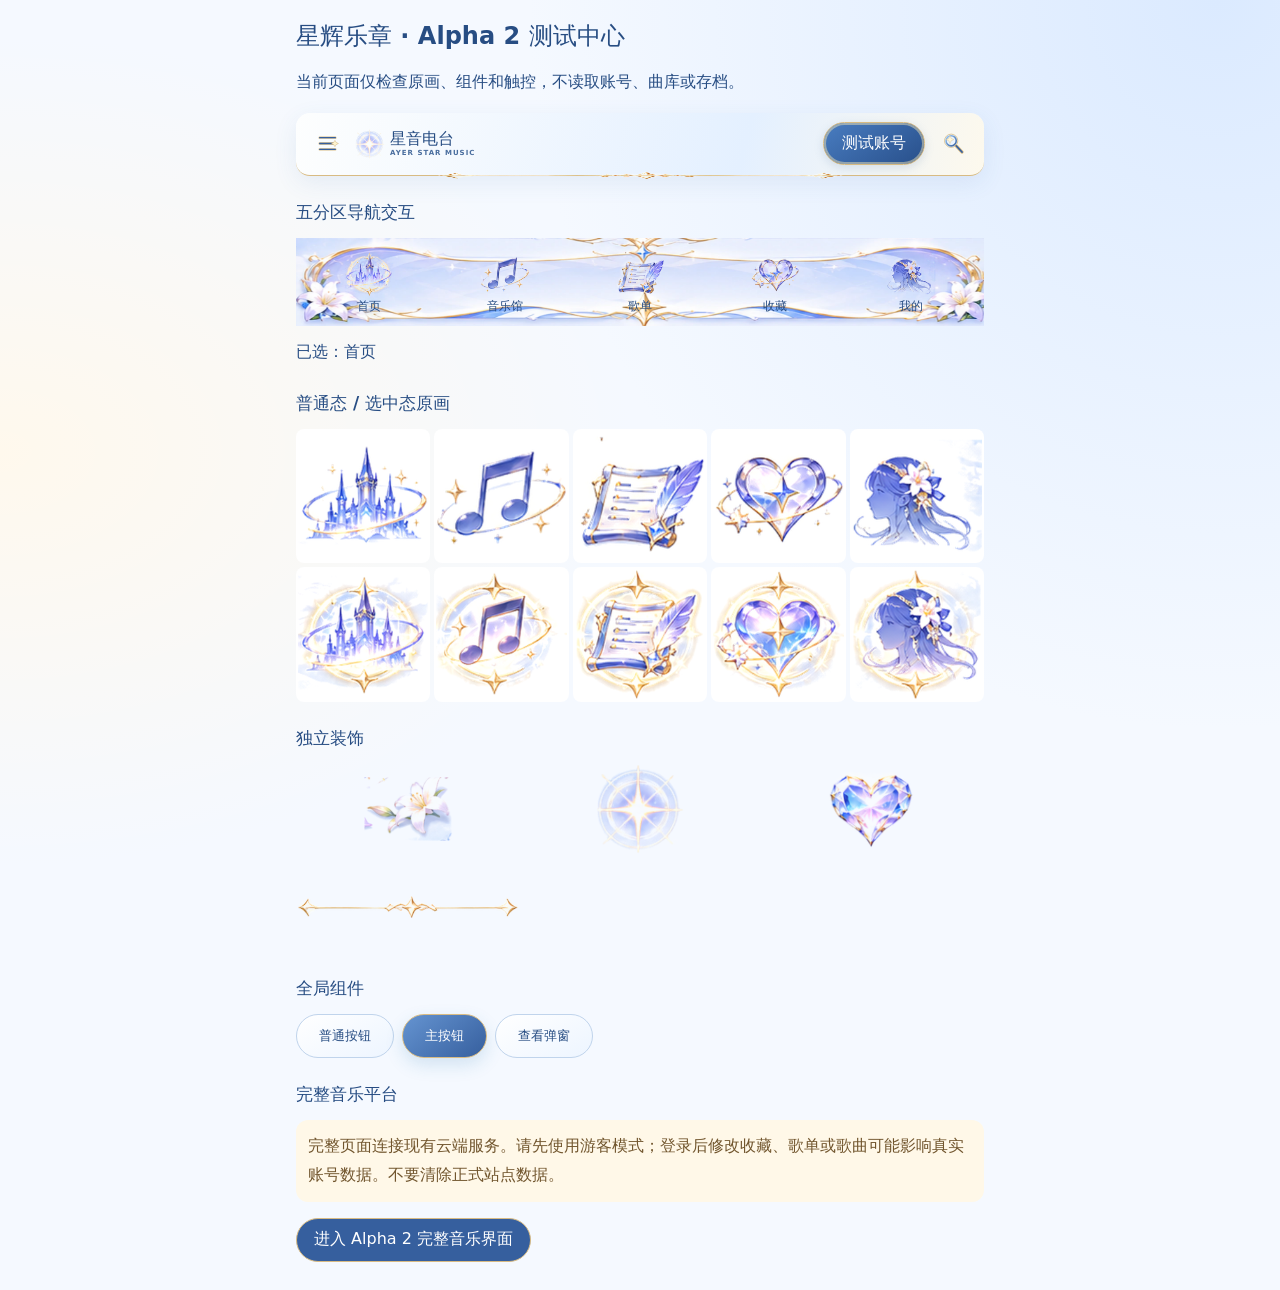
==== alpha2-preview.html @ 579b453e "feat(alpha2): complete isolated UI preview center and original ornament finishing" ====
<!doctype html>
<html lang="zh-CN"><head><meta charset="utf-8"><meta name="viewport" content="width=device-width,initial-scale=1,viewport-fit=cover"><title>星辉乐章 Alpha 2 测试中心</title><link rel="stylesheet" href="./music.css?v=100a2"><link rel="stylesheet" href="./ui/tokens.css?v=100a2"><link rel="stylesheet" href="./ui/layout.css?v=100a2"><link rel="stylesheet" href="./ui/components.css?v=100a2"><link rel="stylesheet" href="./ui/navigation.css?v=100a2"><style>
.preview{max-width:720px;margin:auto;padding:20px 16px 28px}.preview h1{font-size:24px}.preview h2{font-size:17px;margin-top:25px}.preview p{line-height:1.8}.preview .sample-nav.mobile-nav.ayer-celestial-nav{position:relative!important;inset:auto!important;display:grid!important;grid-template-columns:repeat(5,minmax(0,1fr));height:88px!important;min-height:88px;margin:12px 0;background:#eef5ff url('./assets/navigation/frame.webp') center/100% 100% no-repeat!important;border:0!important;isolation:isolate;padding:6px!important;gap:1px;overflow:hidden}.preview .sample-nav::before,.preview .sample-nav::after{content:none!important}.preview .sample-nav button{display:flex;align-items:center;justify-content:center;flex-direction:column;gap:1px;background:transparent!important;border:0!important;box-shadow:none!important;color:#274d83!important;min-height:44px;min-width:0;-webkit-tap-highlight-color:transparent;transform:none!important}.preview .sample-nav button::after{content:none!important}.preview .sample-nav .ayer-nav-art{width:50px;height:48px;display:grid;place-items:center}.preview .sample-nav .ayer-nav-art img{grid-area:1/1;width:100%;height:100%;object-fit:contain;filter:none!important}.preview .sample-nav .nav-active,.preview .sample-nav button.active .nav-normal{display:none}.preview .sample-nav button.active .nav-active{display:block}.preview .sample-nav button:active .ayer-nav-art{transform:scale(.94)}.preview .sample-nav .ayer-nav-label{font-size:12px!important;color:#274d83!important}.preview .sample-nav button:focus-visible{outline:2px solid #245eaa;outline-offset:-2px}.preview .specimen{display:grid;grid-template-columns:repeat(5,minmax(0,1fr));gap:4px}.preview .specimen img{width:100%;aspect-ratio:1;object-fit:contain;background:#fff;border-radius:8px}.preview .ornaments{display:grid;grid-template-columns:repeat(3,minmax(0,1fr));gap:8px}.preview .ornaments img{width:100%;height:90px;object-fit:contain}.preview .launch{display:inline-flex;align-items:center;justify-content:center;min-height:44px;padding:10px 17px;color:white;background:#365f9e;border:1px solid #d8bb83;border-radius:999px}.preview .warning{background:#fff8e8;padding:12px;border-radius:12px;color:#71552d}.preview .topbar{position:relative;display:flex!important;padding:9px;gap:6px;border-radius:14px}.preview .topbar .mobile-brand{display:inline-flex!important;flex:1;align-items:center;min-width:0}.preview .topbar .icon-btn{display:inline-flex!important}.preview .topbar .pill{max-width:35%;overflow:hidden;text-overflow:ellipsis}.preview .component-actions{display:flex;gap:8px;flex-wrap:wrap}.preview .component-actions button{min-height:44px}@media(prefers-reduced-motion:reduce){.preview .sample-nav button:active .ayer-nav-art{transform:none}}
</style></head><body class="ayer-alpha2"><main class="preview"><h1>星辉乐章 · Alpha 2 测试中心</h1><p>当前页面仅检查原画、组件和触控，不读取账号、曲库或存档。</p><header class="topbar"><button type="button" class="icon-btn" data-demo="菜单" aria-label="菜单示例"><img src="./assets/navigation/menu.svg" alt=""></button><span class="mobile-brand"><img src="./assets/ornaments/star.png" alt="" width="30" height="30"><span class="a2-brand-copy">星音电台<small>AYER STAR MUSIC</small></span></span><button class="pill accent" type="button" data-demo="账号">测试账号</button><button type="button" class="icon-btn" data-demo="搜索" aria-label="搜索示例"><img src="./assets/navigation/search.svg" alt=""></button></header><h2>五分区导航交互</h2><nav class="mobile-nav ayer-celestial-nav sample-nav" aria-label="测试导航"><button type="button" data-tab="home" class="active" aria-label="首页" aria-current="page"><span class="ayer-nav-art" aria-hidden="true"><img class="nav-normal" src="./assets/navigation/home.png" alt=""><img class="nav-active" src="./assets/navigation/home-active.png" alt=""></span><span class="ayer-nav-label">首页</span></button><button type="button" data-tab="discover" class="" aria-label="音乐馆" ><span class="ayer-nav-art" aria-hidden="true"><img class="nav-normal" src="./assets/navigation/discover.png" alt=""><img class="nav-active" src="./assets/navigation/discover-active.png" alt=""></span><span class="ayer-nav-label">音乐馆</span></button><button type="button" data-tab="playlists" class="" aria-label="歌单" ><span class="ayer-nav-art" aria-hidden="true"><img class="nav-normal" src="./assets/navigation/playlists.png" alt=""><img class="nav-active" src="./assets/navigation/playlists-active.png" alt=""></span><span class="ayer-nav-label">歌单</span></button><button type="button" data-tab="favorites" class="" aria-label="收藏" ><span class="ayer-nav-art" aria-hidden="true"><img class="nav-normal" src="./assets/navigation/favorites.png" alt=""><img class="nav-active" src="./assets/navigation/favorites-active.png" alt=""></span><span class="ayer-nav-label">收藏</span></button><button type="button" data-tab="profile" class="" aria-label="我的" ><span class="ayer-nav-art" aria-hidden="true"><img class="nav-normal" src="./assets/navigation/profile.png" alt=""><img class="nav-active" src="./assets/navigation/profile-active.png" alt=""></span><span class="ayer-nav-label">我的</span></button></nav><p id="previewStatus" role="status" aria-live="polite">已选：首页</p><h2>普通态 / 选中态原画</h2><div class="specimen"><img src="./assets/navigation/home.png" alt="首页普通态"><img src="./assets/navigation/discover.png" alt="音乐馆普通态"><img src="./assets/navigation/playlists.png" alt="歌单普通态"><img src="./assets/navigation/favorites.png" alt="收藏普通态"><img src="./assets/navigation/profile.png" alt="我的普通态"><img src="./assets/navigation/home-active.png" alt="首页选中态"><img src="./assets/navigation/discover-active.png" alt="音乐馆选中态"><img src="./assets/navigation/playlists-active.png" alt="歌单选中态"><img src="./assets/navigation/favorites-active.png" alt="收藏选中态"><img src="./assets/navigation/profile-active.png" alt="我的选中态"></div><h2>独立装饰</h2><div class="ornaments"><img src="./assets/ornaments/lily.png" alt="lily"><img src="./assets/ornaments/star.png" alt="star"><img src="./assets/ornaments/crystal-heart.png" alt="crystal-heart"><img src="./assets/ornaments/gold-divider.png" alt="gold-divider"></div><h2>全局组件</h2><div class="component-actions"><button class="soft-btn" type="button" data-demo="普通按钮">普通按钮</button><button class="soft-btn accent" type="button" data-demo="主按钮">主按钮</button><button class="soft-btn" type="button" id="demoOpen">查看弹窗</button></div><dialog class="simple-dialog" id="demoDialog"><h2>星音电台 · 组件测试</h2><label for="demoInput">测试输入框</label><input id="demoInput" placeholder="仅用于测试"><button type="button" class="accent full" id="demoClose">关闭</button></dialog><h2>完整音乐平台</h2><p class="warning">完整页面连接现有云端服务。请先使用游客模式；登录后修改收藏、歌单或歌曲可能影响真实账号数据。不要清除正式站点数据。</p><a class="launch" href="./music.html?v=100a2">进入 Alpha 2 完整音乐界面</a></main><script>
const status=document.getElementById('previewStatus');const tabs=[...document.querySelectorAll('[data-tab]')];for(const button of tabs)button.addEventListener('click',()=>{for(const item of tabs){const active=item===button;item.classList.toggle('active',active);if(active)item.setAttribute('aria-current','page');else item.removeAttribute('aria-current')}status.textContent='已选：'+button.getAttribute('aria-label')});for(const button of document.querySelectorAll('[data-demo]'))button.addEventListener('click',()=>status.textContent='已触发：'+button.dataset.demo+'（仅预览）');document.getElementById('demoOpen').onclick=()=>document.getElementById('demoDialog').showModal();document.getElementById('demoClose').onclick=()=>document.getElementById('demoDialog').close();
</script></body></html>
---- music.css ----
:root{font-family:Inter,"Noto Sans SC","Microsoft YaHei",system-ui,sans-serif;color:#29496f;background:#eef7ff;font-synthesis:none;--blue:#2777ba;--blue2:#5aa4df;--muted:#6d87a3;--line:#dce9f5;--surface:#ffffffed;--shadow:0 14px 48px #3e84bd1e}
*{box-sizing:border-box}html{scroll-behavior:smooth}body{margin:0;min-height:100dvh;background:radial-gradient(circle at 74% -10%,#bde5ff 0,transparent 35%),radial-gradient(circle at 18% 5%,#fff3dc 0,transparent 30%),#edf6ff}button,input{font:inherit}button{cursor:pointer}button:disabled{cursor:wait;opacity:.65}button:focus-visible,a:focus-visible,input:focus-visible{outline:3px solid #429de3;outline-offset:3px}a{color:inherit;text-decoration:none}img{max-width:100%}h1,h2,h3,p{margin-top:0}[hidden]{display:none!important}.sr-only{position:absolute;width:1px;height:1px;padding:0;margin:-1px;overflow:hidden;clip:rect(0,0,0,0);white-space:nowrap;border:0}
.app-shell{display:flex;min-height:100dvh}.sidebar{position:sticky;top:0;flex:0 0 235px;width:235px;height:100dvh;display:flex;flex-direction:column;background:#ffffffbb;border-right:1px solid #dbe9f7;box-shadow:3px 0 26px #3d7ab00a;padding:26px 16px 132px;overflow:auto;z-index:30}.brand{display:flex;align-items:center;gap:11px;padding:3px 11px 26px;color:#245f9d;font-size:21px;font-weight:800;letter-spacing:1px}.brand-icon{display:grid;place-items:center;width:39px;height:39px;border-radius:13px;background:linear-gradient(135deg,#a8dbff,#3d90d1);color:#fff;font-size:25px;box-shadow:0 9px 18px #3384c538}.brand small{display:block;font-weight:700;font-size:9px;letter-spacing:2px;color:#8eacc3;margin-top:2px}.nav-caption{font-size:11px;color:#94abc0;font-weight:700;letter-spacing:2px;margin:13px 15px 8px}.side-nav{display:grid;gap:4px}.side-nav button{min-height:45px;text-align:left;border:0;border-radius:11px;background:transparent;padding:12px 13px;color:#607f9d;font-weight:600;font-size:13px;display:flex;align-items:center;gap:13px}.side-nav button>span{font-size:21px;min-width:23px;line-height:1;text-align:center}.side-nav button.active,.side-nav button:hover{background:linear-gradient(100deg,#d4eaff,#eef8ff);color:#1e6eae}.side-links{border-top:1px solid #e3eff9;margin:27px 10px 0;padding-top:13px;display:grid;gap:12px}.side-links a{font-size:12px;color:#6888a7;display:flex;justify-content:space-between}.side-links a:hover{color:#2777ba}.copyright{font-size:10px;line-height:1.7;color:#98afc3;margin:auto 12px 0;padding-top:22px}
.workspace{flex:1;min-width:0;padding-bottom:124px}.topbar{position:sticky;top:0;z-index:20;display:flex;gap:15px;align-items:center;padding:20px clamp(17px,3.5vw,52px) 14px;background:#edf7ffe8;backdrop-filter:blur(19px)}.search-wrap{background:#fffdfd;border:1px solid #dcebf6;display:flex;align-items:center;gap:10px;padding:0 14px;border-radius:999px;max-width:470px;min-width:160px;flex:1;height:45px;box-shadow:0 8px 26px #5c99c512}.search-wrap>span{font-size:26px;color:#74a5c9;line-height:1}.search-wrap input{border:0;outline:0;background:transparent;width:100%;font-size:13px;color:#284c6d}.search-wrap input:focus-visible{outline:0}.search-wrap kbd{color:#b4c4d2;font-size:18px}.account-actions{margin-left:auto;display:flex;gap:12px;align-items:center;min-width:0}.connection{font-size:11px;color:#8aa3b8;white-space:nowrap}.pill{border:1px solid #c6dcf0;border-radius:99px;background:white;min-height:42px;padding:10px 18px;font-weight:650;color:#3779ad;white-space:nowrap}.accent{background:linear-gradient(115deg,#418dc9,#2875b3)!important;color:#fff!important;border-color:#317bb6!important;box-shadow:0 7px 17px #277ab42b}.mobile-menu,.mobile-brand{display:none!important}
.content{margin:0 auto;max-width:1480px;padding:6px clamp(17px,3.5vw,52px) 24px}.announcement{display:none;border-radius:10px;background:#e0f1ff;color:#487eab;padding:12px 15px;margin:0 0 16px;font-size:12px}.announcement.visible{display:block}.hero{position:relative;display:grid;grid-template-columns:minmax(0,1.4fr) minmax(185px,.6fr);gap:14px;min-height:265px;align-items:center;padding:31px clamp(22px,4vw,48px);border:1px solid #ffffffa9;border-radius:26px;background:linear-gradient(113deg,#c4e2fa,#e5f4ff 54%,#f9f5e7);box-shadow:var(--shadow);overflow:hidden}.hero:after{content:"✧";position:absolute;font-size:270px;right:-12px;top:-135px;color:#fff8;pointer-events:none}.hero>div{z-index:1}.eyebrow{display:block;font-size:11px;font-weight:800;color:#5393c8;letter-spacing:3px;margin-bottom:14px}.hero h1{font-size:clamp(26px,3.3vw,44px);font-weight:800;color:#265c90;margin-bottom:13px;letter-spacing:1px}.hero p{font-size:13px;line-height:1.9;color:#6083a3;max-width:590px;margin-bottom:23px}.hero-actions{display:flex;gap:10px;flex-wrap:wrap}.hero-art{width:min(100%,220px);aspect-ratio:1;border-radius:28px;background:linear-gradient(130deg,#6cb4e5,#e0f4ff);display:grid;place-items:center;box-shadow:0 21px 38px #3e8ac839,0 0 0 8px #fff5;transform:rotate(8deg);margin:auto;position:relative;overflow:hidden}.hero-art:after{content:"✦";font-size:110px;color:#fff9;position:absolute}.hero-art img{position:relative;z-index:1;width:100%;height:100%;object-fit:cover}.hero-art img:not([src]){visibility:hidden}.primary-btn,.soft-btn{display:inline-flex;justify-content:center;align-items:center;gap:8px;min-height:43px;border:1px solid #397eb8;border-radius:99px;padding:10px 22px;background:#347fbc;color:white;font-size:13px;font-weight:700}.soft-btn{background:#fff9;color:#447fa9;border-color:#fff}
.section{margin-top:29px}.section-heading{display:flex;align-items:center;justify-content:space-between;gap:16px;margin-bottom:17px}.section-heading h2{font-size:20px;color:#2d5d89;letter-spacing:.5px;margin:0}.section-heading p{color:var(--muted);font-size:12px;margin:4px 0 0}.section-heading button{border:0;background:transparent;color:#5a95c5;font-size:12px;font-weight:700;min-height:38px}.tiles{display:grid;grid-template-columns:repeat(auto-fill,minmax(154px,1fr));gap:17px}.music-tile{border:1px solid #e3edf8;border-radius:17px;background:#fffdfdbd;min-width:0;padding:12px;box-shadow:0 7px 26px #6f96ad0e;position:relative}.music-tile:hover{box-shadow:0 13px 30px #478ac42c;transform:translateY(-2px);transition:transform .16s}.tile-cover{width:100%;aspect-ratio:1;border:0;border-radius:13px;background:linear-gradient(145deg,#a8d4f1,#f3eacb);display:grid;place-items:center;color:#fff;font-size:57px;overflow:hidden;position:relative}.tile-cover img,.track-cover img{width:100%;height:100%;object-fit:cover}.tile-cover .tile-play{position:absolute;bottom:10px;right:10px;width:40px;height:40px;min-height:40px;border:0;border-radius:50%;background:#fffffff0;color:#2781be;box-shadow:0 5px 13px #335c8370;font-size:17px;display:grid;place-items:center}.tile-title{display:block;width:100%;border:0;text-align:left;background:transparent;margin-top:10px;padding:0 0 4px;line-height:1.5;color:#345d83;font-size:13px;font-weight:700;overflow:hidden;text-overflow:ellipsis;white-space:nowrap}.tile-sub{font-size:11px;color:#93a9b9;overflow:hidden;text-overflow:ellipsis;white-space:nowrap}.tile-tag{display:inline-flex;padding:3px 7px;background:#e7f2fc;color:#5386af;border-radius:7px;font-size:10px;font-weight:700;margin-top:9px}.tile-bottom{display:flex;justify-content:space-between;align-items:center;gap:2px}.mini-action{border:0;background:transparent;color:#7e9ebb;font-size:19px;min-width:44px;min-height:44px}.mini-action.active,.icon-btn.active{color:#e68bad}
.list{background:#ffffffe0;border:1px solid #e4edf7;border-radius:17px;padding:5px 17px;box-shadow:0 9px 29px #4576a70d}.track-row{display:flex;align-items:center;gap:14px;padding:9px 0;border-bottom:1px solid #edf2f8;min-width:0}.track-row:last-child{border-bottom:0}.track-number{width:25px;flex-shrink:0;text-align:center;color:#9ab2c4;font-size:12px}.track-cover{width:51px;height:51px;flex-shrink:0;border-radius:10px;background:linear-gradient(135deg,#aed9ed,#fff1d5);display:grid;place-items:center;color:#fff;font-size:23px;overflow:hidden}.track-desc{flex:1;min-width:0}.track-desc strong{display:block;color:#345d83;font-size:13px;overflow:hidden;text-overflow:ellipsis;white-space:nowrap}.track-desc small{display:block;color:#90a6b9;font-size:11px;margin-top:5px;overflow:hidden;text-overflow:ellipsis;white-space:nowrap}.track-extra{color:#90a6b9;font-size:11px;overflow:hidden;text-overflow:ellipsis;white-space:nowrap;max-width:160px}.track-actions{display:flex;align-items:center;margin-left:auto;flex-shrink:0;gap:1px}.track-actions .mini-action{font-size:18px}.playing-row .track-desc strong{color:#2b97d9}.empty{display:grid;place-items:center;text-align:center;min-height:205px;border:1px dashed #c5ddec;border-radius:19px;background:#fff9;color:#7696b0;padding:32px 15px}.empty>span{display:block;font-size:34px;margin-bottom:10px;color:#8fbddc}.empty h3{font-size:16px;margin-bottom:9px;color:#47779d}.empty p{font-size:12px;line-height:1.85;margin-bottom:14px}.filter-row{display:flex;gap:9px;flex-wrap:wrap;margin-bottom:20px}.filter-chip{min-height:39px;padding:8px 15px;border:1px solid #d4e6f2;border-radius:99px;background:#fff;white-space:nowrap;font-size:12px;color:#6687a4}.filter-chip.active{border-color:#6faedc;color:#2778b7;background:#e2f2ff}.summary-top{display:flex;align-items:center;justify-content:space-between;gap:20px;flex-wrap:wrap;margin-bottom:18px}.summary-top h1{font-size:27px;letter-spacing:.5px;color:#2d5d89;margin-bottom:7px}.summary-top p{font-size:12px;color:#83a0b8;margin:0}.summary-top button{min-height:42px}.album-tile .tile-cover{background:linear-gradient(125deg,#78b6e9,#e8def4)}.album-tile .tile-cover:after{content:"";position:absolute;inset:17%;border:16px solid #284d6988;border-radius:50%;pointer-events:none}.album-tile .tile-cover img{z-index:1}.count-bubble{background:#e0eefb;color:#6391b7;font-size:11px;border-radius:99px;padding:5px 10px;margin-left:8px}.category-header{display:flex;align-items:center;gap:13px;margin:16px 0 26px}.category-header button{min-height:41px;border:1px solid #d5e5f1;background:white;border-radius:13px;color:#6195be;padding:7px 14px}.category-header h1{font-size:23px;margin:0}.playlist-panel{display:grid;gap:9px}.playlist-item{display:flex;justify-content:space-between;gap:10px;align-items:center;background:#fff;border:1px solid #e1edf7;border-radius:13px;padding:14px 16px}.playlist-item button{min-height:44px;border:0;color:#5186b5;background:#eaf5ff;border-radius:10px;padding:8px 14px}.playlist-item strong{color:#477299}.playlist-item small{display:block;color:#8da7b9;font-size:11px;margin-top:5px}
.player{position:fixed;bottom:0;right:0;left:0;z-index:55;display:grid;grid-template-columns:minmax(205px,1fr) minmax(290px,1.28fr) minmax(178px,.75fr);align-items:center;gap:16px;height:96px;padding:10px 21px;background:#fbfdfff2;backdrop-filter:blur(30px);box-shadow:0 -9px 38px #4983a125;border-top:1px solid #d3e6f4}.player-song{display:flex;align-items:center;gap:13px;min-width:0}.disc-wrap{width:66px;height:66px;flex-shrink:0;display:grid;place-items:center}.vinyl{width:64px;height:64px;border-radius:50%;display:grid;place-items:center;background:repeating-radial-gradient(circle at center,#191e27 0px,#1c2630 3px,#121925 5px,#26323c 6px);box-shadow:0 5px 14px #33435448;animation:vinyl-spin 7s linear infinite;animation-play-state:paused}.vinyl.is-playing{animation-play-state:running}@keyframes vinyl-spin{to{transform:rotate(360deg)}}.vinyl-label{width:42%;height:42%;border-radius:50%;display:grid;place-items:center;background:linear-gradient(145deg,#6ab4e8,#dff3ff);color:white;overflow:hidden;font-size:16px}.vinyl-label img{width:100%;height:100%;object-fit:cover}.player-meta{min-width:0;flex:1}.player-meta strong{font-size:13px;color:#32587c;white-space:nowrap;overflow:hidden;text-overflow:ellipsis;display:block}.player-meta span{font-size:11px;color:#9bb0c1;margin-top:5px;white-space:nowrap;overflow:hidden;text-overflow:ellipsis;display:block}.icon-btn{display:inline-flex;align-items:center;justify-content:center;min-width:44px;min-height:44px;font-size:20px;color:#6a92b0;background:transparent;border:0;border-radius:50%}.icon-btn:hover{background:#e5f2fc}.icon-btn.minor{font-size:18px}.player-center{align-self:center;min-width:0}.player-controls{display:flex;justify-content:center;align-items:center;gap:9px}.play-main{width:43px;height:43px;border:0;border-radius:50%;background:linear-gradient(125deg,#438fc9,#2573b1);color:#fff;box-shadow:0 6px 16px #2473ad45}.timeline{display:flex;align-items:center;gap:9px;font-size:10px;color:#91a8ba;justify-content:center}.timeline input{flex:1;max-width:470px;min-width:50px}.player-extra{display:flex;align-items:center;justify-content:end;gap:5px}.player-extra input{width:75px;accent-color:#368dce}.volume-icon{font-size:15px;color:#9cb6c9}input[type=range]{accent-color:#398ed1;cursor:pointer;height:21px}
.drawer{position:fixed;right:12px;bottom:108px;width:min(370px,calc(100vw - 24px));height:min(540px,65dvh);z-index:54;overflow:auto;padding:19px;background:#f9fdfff7;backdrop-filter:blur(15px);border:1px solid #cde5f7;border-radius:19px;box-shadow:0 20px 48px #2d7bad40}.drawer-header,.dialog-head{display:flex;justify-content:space-between;align-items:start;gap:10px;margin-bottom:15px}.drawer-header small,.dialog-head small{font-size:10px;font-weight:700;letter-spacing:2px;color:#86b1d6}.drawer-header h2,.dialog-head h2{color:#376b9b;font-size:19px;margin:4px 0 0}.drawer .track-row{gap:9px}.drawer .track-cover{width:38px;height:38px}.drawer .track-number{display:none}
dialog{max-width:calc(100vw - 20px);color:#355f83;border:1px solid #d7eafb;background:#f8fcff;border-radius:21px;box-shadow:0 30px 76px #163e6d55}dialog::backdrop{background:#214d7790;backdrop-filter:blur(6px)}.simple-dialog{width:min(440px,92vw);padding:24px}.simple-dialog label{font-size:13px;font-weight:700;color:#547d9f;display:block;margin:15px 0 7px}.simple-dialog input{border:1px solid #cde1f1;border-radius:12px;min-height:46px;padding:10px 13px;background:white;width:100%;color:#315c7f}.simple-dialog .auth-buttons{display:flex;gap:11px;margin-top:20px}.simple-dialog button:not(.icon-btn){border:1px solid #c8ddec;border-radius:11px;background:#e8f4ff;color:#4785b2;min-height:45px;padding:10px 15px;flex:1}.simple-dialog button.full{width:100%;margin-top:14px}.hint{font-size:12px;color:#7b99b1;line-height:1.7;margin:13px 0}.simple-dialog #addTarget{max-height:40vh;overflow:auto}.simple-dialog .playlist-item{padding:10px;margin:7px 0}
.lyric-dialog{width:min(1050px,94vw);height:min(730px,85dvh);padding:23px 28px}.lyric-layout{display:grid;grid-template-columns:1fr 1fr;gap:24px;min-height:0;height:calc(100% - 75px)}.lyric-art{display:flex;flex-direction:column;align-items:center;justify-content:center}.lyric-disc{width:min(270px,32vw);height:min(270px,32vw);box-shadow:0 12px 43px #3b6b9850}.lyric-art h3{margin:24px 0 0;color:#628eae;font-size:15px}.lyric-lines{overflow:auto;min-height:0;padding:35% 10px 40%;scroll-behavior:smooth;mask-image:linear-gradient(transparent,#000 16%,#000 82%,transparent)}.lyric-line{color:#9aafc1;font-size:15px;line-height:2;display:block;cursor:pointer;border:0;background:transparent;padding:12px 8px;transition:color .2s}.lyric-line.active{font-weight:750;color:#337ebd;font-size:18px}.lyric-translation{display:block;font-size:12px;color:#8cb2d1}.mobile-nav{display:none}.backdrop{position:fixed;inset:0;background:#1f3f6659;z-index:25}
@media(max-width:1040px){.sidebar{flex-basis:203px;width:203px;padding-left:11px;padding-right:11px}.player{grid-template-columns:minmax(155px,1fr) minmax(215px,1.3fr) 132px;gap:8px}.player-extra .volume-icon,.player-extra input{display:none}.track-extra{display:none}.tiles{grid-template-columns:repeat(auto-fill,minmax(146px,1fr))}}
@media(max-width:740px){.sidebar{position:fixed;top:0;left:0;transform:translateX(-103%);transition:transform .2s;width:min(270px,83vw);height:100dvh;z-index:35;padding-bottom:100px}.sidebar.open{transform:none}.mobile-menu,.mobile-brand{display:inline-flex!important}.mobile-brand{color:#2e74ad;font-size:14px;font-weight:800;white-space:nowrap}.topbar{padding:11px 13px;gap:8px}.search-wrap{min-width:95px;height:42px;padding:0 10px}.search-wrap kbd,.connection{display:none}.search-wrap input{font-size:11px}.account-actions .pill{padding:9px 11px;min-height:40px;font-size:11px}.content{padding:8px 15px 25px}.hero{grid-template-columns:minmax(0,1fr) 114px;min-height:220px;padding:19px;gap:6px}.hero h1{font-size:24px}.hero p{font-size:11px;margin-bottom:15px}.hero-art{width:100px;border-radius:16px}.hero-art:after{font-size:55px}.hero-actions .primary-btn,.hero-actions .soft-btn{padding:8px 13px;min-height:39px;font-size:11px}.eyebrow{font-size:9px;margin-bottom:8px}.section{margin-top:24px}.section-heading h2{font-size:17px}.tiles{grid-template-columns:repeat(2,minmax(0,1fr));gap:11px}.music-tile{padding:9px}.list{padding:4px 10px}.track-row{gap:8px}.track-number{display:none}.track-cover{width:44px;height:44px}.track-actions .mini-action{min-width:36px;min-height:42px}.workspace{padding-bottom:176px}.player{bottom:65px;grid-template-columns:minmax(0,1fr) 152px;height:78px;padding:7px 11px;gap:4px}.disc-wrap{width:50px;height:50px}.disc-wrap .vinyl{width:49px;height:49px}.player-song{gap:7px}.player-meta strong{font-size:11px}.player-meta span{font-size:10px}.now-like,.player-extra,.timeline,.player-controls .minor{display:none!important}.player-controls{gap:2px}.player-controls .icon-btn{min-width:35px;min-height:40px;font-size:17px}.player-center{max-width:152px}.play-main{width:40px;height:40px}.mobile-nav{position:fixed;z-index:56;bottom:0;left:0;right:0;display:flex;justify-content:space-around;align-items:center;background:#fbfdfffa;border-top:1px solid #d6e7f4;padding:4px 3px max(5px,env(safe-area-inset-bottom))}.mobile-nav button{min-width:56px;min-height:55px;display:flex;flex-direction:column;align-items:center;justify-content:center;gap:1px;border:0;background:transparent;color:#8fa7bb;font-size:10px}.mobile-nav button span{font-size:22px;line-height:1.1}.mobile-nav button.active{color:#2785bf}.drawer{bottom:153px}.lyric-dialog{padding:16px;width:97vw;height:77dvh}.lyric-layout{display:flex;flex-direction:column;gap:0}.lyric-art{display:none}.lyric-lines{flex:1;padding:16% 6px 30%}.lyric-line{font-size:14px}.lyric-line.active{font-size:16px}.summary-top h1{font-size:22px}}
@media(max-width:360px){.mobile-brand{display:none!important}.hero{grid-template-columns:1fr}.hero-art{display:none}.track-desc small{font-size:10px}.track-actions .mini-action{min-width:31px}}
@media(prefers-reduced-motion:reduce){*{scroll-behavior:auto!important;transition:none!important}.vinyl{animation-duration:0s}}
/* Mobile controls: keep lyrics and queue accessible in the compact player. */
@media(max-width:740px){
.player{grid-template-columns:minmax(105px,1fr) 83px 77px;gap:2px}
.player-center{max-width:83px}
.player-controls #prevBtn{display:none}
.player-controls #nextBtn{min-width:35px}
.player-controls #playBtn{width:37px;height:37px}
.player-extra{display:flex!important;gap:0;justify-content:center}
.player-extra #lyricsBtn,.player-extra #queueBtn{min-width:36px;min-height:42px;font-size:17px}
.player-extra .volume-icon,.player-extra input{display:none}
}

/* v0.8.1: Android viewport-safe persistent bottom navigation */
@media(max-width:900px){
  :root{--visual-bottom:0px;--nav-height:calc(62px + env(safe-area-inset-bottom,0px))}
  .sidebar{position:fixed;top:0;left:0;transform:translateX(-103%);transition:transform .2s;width:min(270px,83vw);height:100dvh;z-index:60;padding-bottom:100px}
  .sidebar.open{transform:translateX(0)}
  .mobile-menu,.mobile-brand{display:inline-flex!important}
  .mobile-brand{font-size:14px;color:#2e74ad;font-weight:800;white-space:nowrap}
  .topbar{padding:11px 13px;gap:8px}
  .search-wrap{min-width:80px;max-width:none;height:42px;padding:0 10px}
  .search-wrap kbd,.connection{display:none}
  .account-actions{min-width:0;max-width:34vw}
  .account-actions .pill{min-width:0;max-width:100%;overflow:hidden;text-overflow:ellipsis;padding:9px 11px;min-height:40px;font-size:11px}
  .content{padding:8px 15px 25px}
  .hero{grid-template-columns:minmax(0,1fr) 114px;min-height:220px;padding:19px;gap:6px}
  .hero h1{font-size:24px}
  .hero p{font-size:11px;margin-bottom:15px}
  .hero-art{width:100px;border-radius:16px}
  .hero-art:after{font-size:55px}
  .hero-actions .primary-btn,.hero-actions .soft-btn{padding:8px 13px;min-height:39px;font-size:11px}
  .eyebrow{font-size:9px;margin-bottom:8px}
  .section{margin-top:24px}
  .section-heading h2{font-size:17px}
  .tiles{grid-template-columns:repeat(2,minmax(0,1fr));gap:11px}
  .music-tile{padding:9px}
  .workspace{padding-bottom:calc(165px + env(safe-area-inset-bottom,0px))}
  .mobile-nav{
    position:fixed!important;display:flex!important;
    bottom:var(--visual-bottom)!important;left:0;right:0;
    height:var(--nav-height);z-index:80;
    align-items:center;justify-content:space-around;
    padding:3px 4px env(safe-area-inset-bottom,0px);
    background:#fbfdfff9;border-top:1px solid #d6e7f4;
    box-shadow:0 -5px 22px #3a719a20;
  }
  .mobile-nav button{
    display:flex;flex:1;flex-direction:column;align-items:center;justify-content:center;gap:2px;
    min-width:0;min-height:48px;border:0;background:transparent;color:#829db5;font-size:11px;
  }
  .mobile-nav button span{font-size:22px;line-height:1.1}
  .mobile-nav button.active{color:#277eb9;font-weight:750}
  .player{
    position:fixed!important;
    bottom:calc(var(--visual-bottom) + var(--nav-height))!important;
    height:78px;z-index:79;
    grid-template-columns:minmax(105px,1fr) 83px 77px;gap:2px;
    padding:7px 11px;
  }
  .player-center{max-width:83px}
  .player-controls{gap:2px}
  .player-controls #prevBtn,.player-controls .minor{display:none}
  .player-controls #nextBtn{min-width:35px;min-height:40px;font-size:17px}
  .player-controls #playBtn{width:37px;height:37px}
  .player-extra{display:flex!important;gap:0;justify-content:center}
  .player-extra #lyricsBtn,.player-extra #queueBtn{min-width:36px;min-height:42px;font-size:17px}
  .player-extra .volume-icon,.player-extra input,.timeline,.now-like{display:none!important}
  .disc-wrap{width:50px;height:50px}
  .disc-wrap .vinyl{width:49px;height:49px}
  .player-song{gap:7px}
  .player-meta strong{font-size:11px}
  .player-meta span{font-size:10px}
  .drawer{bottom:calc(var(--visual-bottom) + var(--nav-height) + 88px)}
  .backdrop{z-index:59}
}
@media(max-width:360px){
  .mobile-brand{display:none!important}
  .hero{grid-template-columns:1fr}
  .hero-art{display:none}
}

/* v0.8.2 - click-through mini-player and GPU-composited detail sheet */
.player{position:fixed}
.player-open{position:absolute;z-index:1;inset:0 auto 0 0;width:clamp(180px,32%,480px);border:0;background:transparent;cursor:pointer;border-radius:14px}
.player-open:hover{background:#dcefff3b}
.player-open:focus-visible{outline:3px solid #3689c7;outline-offset:-4px}
.player-song{pointer-events:none}
.player-song .now-like{pointer-events:auto;position:relative;z-index:2}
.player-center,.player-extra{position:relative;z-index:2}
.player-detail{position:fixed;inset:0!important;margin:0!important;width:100vw!important;max-width:none!important;height:100dvh!important;max-height:none!important;border:0!important;border-radius:0!important;padding:clamp(16px,3vw,36px)!important;background:linear-gradient(145deg,#d9ecfb 0%,#f8fbff 52%,#e4f1fc 100%)!important;overflow:hidden;opacity:0;transform:translate3d(0,36px,0) scale(.985);transition:opacity 320ms ease,transform 400ms cubic-bezier(.22,1,.36,1);will-change:transform,opacity}
.player-detail.detail-visible{opacity:1;transform:translate3d(0,0,0) scale(1)}
.player-detail::backdrop{background:#173c66a8;backdrop-filter:blur(5px)}
.player-detail .dialog-head{align-items:center;max-width:1150px;margin:0 auto 12px}
.player-detail .detail-heading{text-align:center;min-width:0}
.player-detail .detail-heading h2{max-width:60vw;overflow:hidden;text-overflow:ellipsis;white-space:nowrap;font-size:clamp(15px,2.2vw,22px)}
.player-detail .lyric-layout{height:calc(100% - 208px);max-width:1150px;margin:auto;min-height:0;grid-template-columns:1fr 1fr;gap:clamp(18px,4vw,60px)}
.player-detail .lyric-art{min-height:0}
.player-detail .lyric-disc{width:min(32vw,310px);height:min(32vw,310px)}
.player-detail .lyric-lines{min-height:0;padding-top:24%;padding-bottom:28%}
.player-detail .detail-controls{position:absolute;bottom:calc(18px + env(safe-area-inset-bottom,0px));left:50%;transform:translateX(-50%);width:min(560px,calc(100% - 44px));display:grid;gap:14px}
.detail-timeline{display:flex;align-items:center;gap:12px;color:#698aa8;font-size:12px}
.detail-timeline input{flex:1;min-width:0;accent-color:#3888c8}
.detail-buttons{display:flex;align-items:center;justify-content:space-around;gap:6px}
.detail-buttons .icon-btn{font-size:23px;min-width:48px;min-height:48px}
.detail-buttons .play-main{width:58px;height:58px;font-size:23px}
body.detail-open{overflow:hidden}
@media(max-width:900px){
 .player-open{width:calc(100% - 165px);min-width:0}
 .player-detail{padding:calc(14px + env(safe-area-inset-top,0px)) 18px calc(16px + env(safe-area-inset-bottom,0px))!important}
 .player-detail .dialog-head{margin-bottom:4px}
 .player-detail .lyric-layout{display:flex;flex-direction:column;height:calc(100% - 205px);gap:8px}
 .player-detail .lyric-art{display:flex;flex-direction:column;flex:0 0 auto;justify-content:center}
 .player-detail .lyric-disc{width:min(46vw,190px);height:min(46vw,190px)}
 .player-detail .lyric-art h3{margin:10px 0 0;font-size:12px}
 .player-detail .lyric-lines{flex:1;min-height:0;padding:7% 7px 22%;text-align:center}
 .player-detail .lyric-line{padding:8px 6px;line-height:1.7}
 .player-detail .detail-controls{bottom:calc(20px + env(safe-area-inset-bottom,0px))}
}
@media(max-height:600px) and (max-width:900px){
 .player-detail .lyric-disc{width:100px;height:100px}
 .player-detail .lyric-layout{height:calc(100% - 172px)}
 .player-detail .lyric-art h3{display:none}
 .player-detail .detail-controls{gap:6px}
}
@media(prefers-reduced-motion:reduce){.player-detail{transition:none;transform:none}}

/* v0.8.3 - restore original mini-player and make entire artwork/title hit area interactive */
.player .player-song{pointer-events:auto!important;position:relative;z-index:3;cursor:pointer;touch-action:manipulation;border-radius:12px;min-width:0}
.player .player-song:focus-visible{outline:3px solid #388bc9;outline-offset:-2px}
.player .player-song .now-like{cursor:pointer}
.player-open{display:none!important}
@media(max-width:900px){
 .player{grid-template-columns:minmax(105px,1fr) 83px 77px!important}
 .player .player-song{min-width:0}
}

/* v0.8.4: full-screen player layer, original v0.8.1 mini-player untouched */
.player-detail[hidden]{display:none!important}
.player-detail{position:fixed!important;z-index:120!important;inset:0!important;display:flex!important;flex-direction:column!important;width:100%!important;height:100dvh!important;max-height:none!important;margin:0!important;box-sizing:border-box;overflow:hidden!important;overscroll-behavior:contain;opacity:0;pointer-events:none;transform:translate3d(0,32px,0) scale(.99);transition:opacity .27s ease,transform .38s cubic-bezier(.2,.8,.2,1)}
.player-detail.detail-visible{opacity:1;pointer-events:auto;transform:translate3d(0,0,0) scale(1)}
.player-detail .lyric-layout{flex:1;min-height:0;height:auto!important}
.player-detail .detail-controls{flex-shrink:0}
body.detail-open{overflow:hidden}
@media(max-width:900px){.player-detail .lyric-layout{height:auto!important;flex:1;min-height:0}.player-detail .lyric-lines{overflow-y:auto;overscroll-behavior:contain}}
@media(prefers-reduced-motion:reduce){.player-detail{transition:none!important;transform:none!important}}

/* v0.8.5 immersive detail only; mini player unchanged */
.player-detail{isolation:isolate;background:linear-gradient(150deg,#dceeff,#f9fcff 58%,#d8eafa)!important}
.detail-backdrop-art{position:absolute;inset:-10%;z-index:-2;background-position:center;background-size:cover;filter:blur(65px) saturate(1.15);opacity:.24;transform:scale(1.1);pointer-events:none;transition:background-image .35s ease}
.player-detail:before{content:"";position:absolute;inset:0;z-index:-1;background:linear-gradient(155deg,#e9f5f9d9,#ffffffbb 55%,#d8eaf6df);pointer-events:none}
.detail-view-toggle{position:relative;z-index:1;display:flex;justify-content:center;gap:5px;margin:0 auto 10px;padding:4px;border-radius:30px;background:#ffffff9c;border:1px solid #d6e8f4}
.detail-view-toggle button{border:0;background:transparent;border-radius:22px;padding:9px 18px;color:#6185a5;min-height:40px;cursor:pointer}
.detail-view-toggle button.active{background:#d8eafa;color:#2476b2;font-weight:750}
.player-detail .lyric-disc{filter:drop-shadow(0 18px 22px #396e983b);transition:filter .4s ease}
.player-detail .lyric-art,.player-detail .lyric-lines{transition:opacity .28s ease,transform .36s cubic-bezier(.22,1,.36,1)}
@media(max-width:900px){
 .player-detail:not(.mode-lyrics) .lyric-lines{display:none!important}
 .player-detail:not(.mode-lyrics) .lyric-art{flex:1!important;justify-content:center!important}
 .player-detail:not(.mode-lyrics) .lyric-disc{width:min(66vw,280px)!important;height:min(66vw,280px)!important}
 .player-detail.mode-lyrics .lyric-art{display:none!important}
 .player-detail.mode-lyrics .lyric-lines{display:block!important;flex:1!important;padding-top:18%!important}
 .player-detail .detail-controls{z-index:2}
}
@media(min-width:901px){
 .player-detail:not(.mode-lyrics) .lyric-lines{opacity:.55}
 .player-detail.mode-lyrics .lyric-art{opacity:.28;transform:scale(.9)}
}
@media(prefers-reduced-motion:reduce){.player-detail .lyric-art,.player-detail .lyric-lines,.detail-backdrop-art{transition:none!important}}

/* v0.8.5.1: detail transitions, stable lyric scroll and touch targets */
.player-detail .lyric-disc{transform-origin:center;will-change:transform}
.player-detail:not(.detail-visible) .lyric-disc{filter:drop-shadow(0 8px 12px #396e9820)}
.player-detail.detail-visible .lyric-art{animation:detail-disc-enter .48s cubic-bezier(.18,.8,.25,1) both}
@keyframes detail-disc-enter{
 from{transform:translate3d(var(--disc-from-x,0px),var(--disc-from-y,36px),0) scale(.45);opacity:.55}
 to{transform:translate3d(0,0,0) scale(1);opacity:1}
}
.player-detail .lyric-lines{scroll-behavior:smooth;scrollbar-width:thin;scrollbar-color:#b8d6e9 transparent}
.player-detail .lyric-line.active{scroll-margin-block:25vh}
.player-detail .detail-view-toggle button{touch-action:manipulation;min-height:44px}
.player-detail .lyric-art{touch-action:pan-y}
@media(prefers-reduced-motion:reduce){.player-detail.detail-visible .lyric-art{animation:none!important}.player-detail .lyric-lines{scroll-behavior:auto!important}}

/* v0.8.6: larger cover label inside immersive vinyl, mini-player unchanged */
.player-detail .lyric-disc .vinyl-label{width:62%!important;height:62%!important;box-shadow:0 0 0 4px #101b2b,0 0 0 7px #263549}
.player-detail .lyric-disc .vinyl-label img{width:100%;height:100%;object-fit:cover}

/* v0.8.6.1: spin belongs exclusively to the disc; entrance animation belongs to its parent */
.player-detail .lyric-disc.vinyl{animation-name:vinyl-spin;animation-duration:7s;animation-timing-function:linear;animation-iteration-count:infinite;animation-play-state:paused}
.player-detail .lyric-disc.vinyl.is-playing{animation-play-state:running}
@media(prefers-reduced-motion:reduce){.player-detail .lyric-disc.vinyl{animation:none!important}}

/* v0.8.6.2: elevated vinyl and articulated tonearm (detail view only) */
.player-detail .lyric-art{position:relative}
.player-detail .turntable-stage{position:relative;width:fit-content;max-width:100%;margin-inline:auto;transform:translateY(clamp(-135px,-10dvh,-48px));isolation:isolate}
.player-detail .turntable-stage .lyric-disc{position:relative;z-index:1}
.player-detail .tonearm{position:absolute;z-index:3;width:54%;height:54%;top:-31%;right:-27%;overflow:visible;pointer-events:none;filter:drop-shadow(0 4px 4px #466a8640)}
.player-detail .tonearm-moving{transform-box:view-box;transform-origin:184px 29px;transform:rotate(-29deg);transition:transform .72s cubic-bezier(.2,.7,.2,1)}
.player-detail .tonearm.is-playing .tonearm-moving{transform:rotate(0deg)}
.player-detail .lyric-art h3{position:relative;transform:translateY(clamp(-135px,-10dvh,-48px))}
@media(max-width:900px){
 .player-detail:not(.mode-lyrics) .lyric-art{justify-content:center!important}
 .player-detail .turntable-stage{transform:translateY(clamp(-145px,-10dvh,-54px))}
 .player-detail .lyric-art h3{transform:translateY(clamp(-145px,-10dvh,-54px))}
 .player-detail .tonearm{right:-22%;top:-29%;width:50%;height:50%}
}
@media(max-height:680px){.player-detail .turntable-stage,.player-detail .lyric-art h3{transform:translateY(-24px)}}
@media(prefers-reduced-motion:reduce){.player-detail .tonearm-moving{transition:none!important}}

/* v0.8.6.3: extend tonearm stylus into the outer groove while preserving the upper-right pivot */
.player-detail .tonearm{height:75%;width:54%;top:-31%;right:-27%}
@media(max-width:900px){.player-detail .tonearm{height:72%;width:50%;top:-29%;right:-22%}}

/* v0.9.0: publicly grounded album filters, creator discovery and sorting */
.music-filter-tools{display:flex;align-items:center;gap:12px;justify-content:space-between;margin:18px 0 8px;min-width:0}
.music-filter-tabs{display:flex;align-items:center;gap:8px;overflow-x:auto;scrollbar-width:thin;flex:1;min-width:0;padding:5px 2px}
.music-filter-tabs button{border:1px solid #d6e7f5;background:#fffdfd;color:#5d7e9e;border-radius:24px;padding:9px 16px;white-space:nowrap;min-height:42px}
.music-filter-tabs button.active{background:#d7ebfc;border-color:#a5d3f5;color:#1e6fa9;font-weight:750}
.music-sort{flex-shrink:0;max-width:145px;border:1px solid #d5e6f4;border-radius:12px;padding:10px;background:#fff;color:#315c7f}
.music-filter-summary{color:#6a8ca9;font-size:13px;margin:4px 0 15px}
@media(max-width:600px){.music-filter-tools{align-items:stretch;flex-direction:column;gap:7px}.music-sort{align-self:flex-end}.music-filter-tabs{width:100%}}

/* v0.9.1 search results grouped by published albums, creators and tracks */
#viewRoot .section:has(.tiles)+.section{margin-top:22px}
@media(max-width:900px){#viewRoot .section .tiles{scroll-margin-top:16px}}

/* v0.9.2 personal cloud music center */
.profile-hero{display:flex;align-items:center;gap:20px;padding:26px;border-radius:24px;background:linear-gradient(120deg,#d8ebff,#fff 72%);border:1px solid #d7e8f5;margin:12px 0 20px}
.profile-avatar{display:grid;place-items:center;width:78px;height:78px;flex-shrink:0;border-radius:50%;background:linear-gradient(135deg,#7bb8e6,#e6f5ff);font-size:38px;color:#fff;box-shadow:0 8px 22px #5e9fc83b}
.profile-details{min-width:0}.profile-details h2{margin:6px 0;font-size:24px;overflow-wrap:anywhere}.profile-details p{color:#6786a4;overflow-wrap:anywhere}
.profile-stats{display:grid;grid-template-columns:repeat(4,minmax(0,1fr));gap:12px}.profile-stat{display:flex;flex-direction:column;align-items:center;gap:8px;padding:18px 10px;background:#fff;border:1px solid #d9e9f6;border-radius:17px;color:#3e739e;cursor:pointer}.profile-stat strong{font-size:26px}.profile-stat-icon{font-size:24px}.profile-actions{display:flex;gap:10px;flex-wrap:wrap}
@media(max-width:600px){.profile-hero{padding:16px;gap:12px}.profile-avatar{width:60px;height:60px}.profile-details h2{font-size:19px}.profile-stats{grid-template-columns:repeat(2,minmax(0,1fr))}.profile-stat{padding:14px 8px}}

/* v0.9.2.1 cloud playlist ordering and mobile profile navigation */
.playlist-edit-list{display:flex;flex-direction:column;gap:9px;margin-top:16px}.playlist-edit-row{display:flex;align-items:center;justify-content:space-between;gap:12px;padding:12px 14px;border:1px solid #d9e9f5;border-radius:14px;background:#ffffffd9}.playlist-edit-title{min-width:0;display:flex;flex-direction:column;gap:4px}.playlist-edit-title strong{overflow-wrap:anywhere}.playlist-edit-title small{color:#6887a3}.playlist-edit-actions{display:flex;gap:5px;flex-shrink:0}.playlist-edit-actions button{min-height:40px;min-width:36px;border:1px solid #d9e9f5;background:#f4faff;border-radius:9px;color:#376d98;padding:6px 9px}.playlist-edit-actions button:disabled{opacity:.35;cursor:not-allowed}@media(max-width:600px){.playlist-edit-row{align-items:flex-start;flex-direction:column}.playlist-edit-actions{width:100%;justify-content:flex-end}}

/* v0.9.8 Ayer fantasy mobile-first music home; scoped so legacy pages and player remain intact */
.ayer-home{--ayer-ink:#28486a;--ayer-accent:#4085b9;--ayer-muted:#7b93aa;color:var(--ayer-ink);padding-bottom:20px}
.ayer-home-top{padding:13px 3px 3px}
.ayer-home-kicker{font-size:11px;letter-spacing:2.2px;font-weight:700;color:#79a7ca}
.ayer-home-top h1{font-size:clamp(21px,2.5vw,33px);font-weight:780;line-height:1.45;margin:7px 0 14px;color:#2e587e}
.ayer-home-tabs{display:flex;gap:clamp(16px,3.5vw,36px);align-items:center;overflow-x:auto;scrollbar-width:none;padding:0 2px 10px;white-space:nowrap}
.ayer-home-tabs::-webkit-scrollbar,.ayer-featured-rail::-webkit-scrollbar,.ayer-album-rail::-webkit-scrollbar{display:none}
.ayer-home-tabs button{background:none;border:0;border-bottom:3px solid transparent;min-height:44px;border-radius:0;color:#8193a6;padding:9px 2px;font-size:15px;font-weight:650;flex:none;cursor:pointer}
.ayer-home-tabs button.is-current{color:#276da3;border-bottom-color:#3c90c7}
.ayer-featured{margin-top:12px}
.ayer-featured .section-heading{margin-bottom:14px}
.ayer-featured-rail{display:flex;gap:16px;overflow-x:auto;scroll-snap-type:x mandatory;overscroll-behavior-x:contain;scrollbar-width:none;padding:3px 4px 16px;margin:0 -4px}
.ayer-feature-card{position:relative;display:block;flex:0 0 clamp(215px,28vw,290px);height:clamp(255px,31vw,340px);padding:0;border:1px solid #e6f1ff;border-radius:19px;overflow:hidden;background:linear-gradient(155deg,#8ec3e7,#436a9b 60%,#173d67);color:#fff;text-align:left;scroll-snap-align:start;box-shadow:0 9px 24px #3b7eb32b;cursor:pointer}
.ayer-feature-card.valley{background:linear-gradient(145deg,#a3ddec,#4d8eba 60%,#224767)}
.ayer-feature-card.desert{background:linear-gradient(145deg,#f0e3bc,#c9a274 60%,#605b81)}
.ayer-feature-card:focus-visible{outline:3px solid #75b9ee;outline-offset:3px}
.ayer-feature-art{position:absolute;inset:0;display:grid;place-items:center;font-size:85px;color:#e7f8ff85;background:radial-gradient(circle at 24% 19%,#fff8,transparent 42%)}
.ayer-feature-art img{width:100%;height:100%;object-fit:cover}
.ayer-feature-copy{position:absolute;z-index:1;bottom:0;left:0;right:0;min-height:128px;padding:44px 17px 19px;display:flex;flex-direction:column;gap:5px;background:linear-gradient(transparent,#112c50ea 43%,#102545f5)}
.ayer-feature-copy small{color:#cbdffa;font-size:11px}
.ayer-feature-copy strong{font-size:22px;line-height:1.2;letter-spacing:.5px}
.ayer-feature-copy span{color:#d9e7f8;font-size:12px;overflow:hidden;text-overflow:ellipsis;white-space:nowrap}
.ayer-home .section{margin-top:31px}
.ayer-home .section-heading h2{font-size:21px;color:#293f5f;letter-spacing:0}
.ayer-home .section-heading p{font-size:12px;color:#8195ac}
.ayer-recommend .list{background:#ffffff82;border:1px solid #e0ecf8;border-radius:19px;padding:2px 15px;box-shadow:0 5px 25px #527caa0c}
.ayer-recommend .track-row{border-bottom-color:#eaf1f8;min-height:74px}
.ayer-recommend .track-row:last-child{border-bottom:0}
.ayer-recommend .track-number{display:none}
.ayer-recommend .track-cover{width:58px;height:58px;border-radius:12px}
.ayer-recommend .track-desc .tile-title{font-size:15px;white-space:nowrap;max-width:100%;overflow:hidden;text-overflow:ellipsis}
.ayer-recommend .track-desc small{color:#8799aa}
.ayer-album-rail{display:flex;gap:14px;overflow-x:auto;scroll-snap-type:x proximity;padding:1px 2px 14px;scrollbar-width:none}
.ayer-album-rail .music-tile{flex:0 0 clamp(145px,18vw,192px);min-width:0;scroll-snap-align:start}
@media(max-width:720px){
 body:has(.ayer-home){background:linear-gradient(175deg,#f9fbff 0%,#edf6ff 36%,#f5faff 100%)}
 .content:has(.ayer-home){padding-top:3px;padding-left:15px;padding-right:15px}
 .ayer-home-top{padding-top:9px}
 .ayer-home-top h1{font-size:22px;margin-bottom:7px}
 .ayer-home-tabs{gap:27px}
 .ayer-home-tabs button{font-size:16px}
 .ayer-featured{margin-top:13px}
 .ayer-featured-rail{gap:12px;margin-right:-15px;padding-right:15px}
 .ayer-feature-card{flex-basis:min(72vw,275px);height:clamp(275px,82vw,340px);border-radius:12px}
 .ayer-feature-copy strong{font-size:21px}
 .ayer-home .section{margin-top:27px}
 .ayer-home .section-heading h2{font-size:19px}
 .ayer-home .section-heading p{display:none}
 .ayer-recommend .list{padding:0 8px;background:transparent;border:0;box-shadow:none}
 .ayer-recommend .track-row{padding:10px 1px;gap:10px}
 .ayer-recommend .track-cover{width:53px;height:53px;border-radius:9px}
 .ayer-recommend .track-desc{min-width:0}
 .ayer-recommend .track-desc .tile-title{font-size:16px}
 .ayer-recommend .track-actions .mini-action{min-width:44px;min-height:44px}
 .ayer-album-rail{margin-right:-15px;padding-right:15px}
 .ayer-album-rail .music-tile{flex-basis:148px}
}
@media(prefers-reduced-motion:reduce){.ayer-featured-rail,.ayer-album-rail{scroll-behavior:auto}}

/* v0.9.8.1 — fine-grained home presentation and Android safe-area mini player */
.ayer-home{position:relative;isolation:isolate}
.ayer-home::before{content:"";position:absolute;inset:0 0 auto 0;height:220px;z-index:-1;pointer-events:none;background:radial-gradient(ellipse at 95% 0%,#fff4db82,transparent 55%),radial-gradient(ellipse at 20% 10%,#bfe6fc61,transparent 70%)}
.ayer-home-top h1{letter-spacing:.15px}
.ayer-home-kicker{color:#577f9f}
.ayer-home .section-heading button{color:#296f9e;text-decoration:none}
.ayer-home .section-heading button:focus-visible,.ayer-home-tabs button:focus-visible{outline:3px solid #4595cb;outline-offset:2px}
.ayer-featured-rail,.ayer-album-rail{-webkit-overflow-scrolling:touch;scroll-padding-inline:4px}
.ayer-feature-card{transition:transform .2s ease,box-shadow .2s ease;isolation:isolate}
.ayer-feature-card:active{transform:scale(.985)}
.ayer-feature-card .ayer-feature-art img{object-position:center 35%}
.ayer-feature-art:not(:has(img))::after{content:"✧";position:absolute;right:17px;top:14px;font-size:44px;color:#ffffff7d;text-shadow:0 0 24px #fff9}
.ayer-feature-card.valley .ayer-feature-art:not(:has(img)){background:radial-gradient(circle at 30% 24%,#effcffbd,transparent 40%),linear-gradient(140deg,#a5dce8,#75abd9 45%,#386590)}
.ayer-feature-card.desert .ayer-feature-art:not(:has(img)){background:radial-gradient(circle at 50% 12%,#fff5d0e0,transparent 50%),linear-gradient(145deg,#d8c6a3,#e9b989 47%,#677ea9)}
.ayer-feature-copy{pointer-events:none}
.ayer-feature-copy span{max-width:100%}
.ayer-recommend .track-row{transition:background-color .16s ease}
.ayer-recommend .track-row.playing-row{background:#eaf7ff9c;border-radius:12px;padding-inline:9px}
.ayer-recommend .track-desc .tile-title{display:block;overflow:hidden;min-width:0}
.ayer-recommend .track-desc small{font-size:12px;color:#607a93}
.ayer-recommend .track-actions .mini-action:nth-child(3){display:none}
.ayer-recommend .track-actions .mini-action{color:#497496;cursor:pointer}
.ayer-recommend .track-actions .mini-action:last-child{color:#2d6b9c}
.ayer-album-rail .music-tile{border:1px solid #e4ecf5;background:#fffc;box-shadow:0 8px 19px #567d9d17;border-radius:16px}
.ayer-album-rail .tile-cover{border-radius:12px}
.ayer-album-rail .tile-title{color:#2d5172}
.ayer-album-rail .tile-sub{color:#647e97}
.ayer-home .empty{background:#f9fcffb8;border-color:#cfe3f5}
/* Thin progress display is decorative; the existing seek bars remain authoritative. */
.player .mini-progress{position:absolute;left:15px;right:15px;bottom:0;height:3px;background:#e3eff9;overflow:hidden;border-radius:6px 6px 0 0;pointer-events:none}
.player .mini-progress-fill{width:100%;height:100%;background:linear-gradient(90deg,#79c3ec,#367fbf);transform:scaleX(0);transform-origin:left center;will-change:transform}
.mobile-search-toggle{display:none!important}
@media (max-width:900px){
  .topbar{min-height:61px;gap:7px;padding:9px 12px;align-items:center;border-bottom:1px solid #dcebf7;background:#f8fbffed;box-shadow:0 3px 18px #548db112}
  .topbar .mobile-menu{flex:0 0 44px;min-width:44px;min-height:44px}
  .topbar .mobile-brand{flex:1 1 auto;min-width:0;max-width:none;overflow:hidden;text-overflow:ellipsis;font-size:15px;font-weight:800;letter-spacing:.25px}
  .topbar .account-actions{order:3;flex:0 1 auto;max-width:34vw;margin-left:0}
  .topbar .account-actions .pill{max-width:110px;padding-inline:10px}
  .topbar .mobile-search-toggle{display:inline-grid!important;place-items:center;order:4;flex:0 0 44px;min-width:44px;min-height:44px;margin-left:0;border-radius:50%;color:#357cae;font-size:27px}
  .topbar .search-wrap{display:none;order:5;width:100%;flex:1 0 100%;min-width:0;max-width:none;height:46px;padding-inline:14px;margin:1px 0 2px}
  .topbar.search-open{flex-wrap:wrap}
  .topbar.search-open .search-wrap{display:flex}
  .topbar.search-open .search-wrap input{font-size:16px}
  .topbar.search-open .mobile-search-toggle{background:#e4f2ff}
  .workspace{padding-bottom:calc(var(--nav-height,62px) + 105px)}
  .player{
    left:11px!important;right:11px!important;
    bottom:calc(var(--visual-bottom,0px) + var(--nav-height,62px) + 9px)!important;
    height:70px;min-height:70px;
    grid-template-columns:minmax(0,1fr) 83px 77px!important;
    gap:3px;padding:7px 9px 9px 10px;
    border:1px solid #d7e7f6;border-radius:22px;
    background:#ffffffed;box-shadow:0 7px 26px #456c9734;
    backdrop-filter:blur(22px);
  }
  .player .disc-wrap{width:47px;height:47px;flex:0 0 47px}
  .player .disc-wrap .vinyl{width:47px;height:47px}
  .player .player-song{gap:9px}
  .player .player-meta strong{font-size:12px;color:#263f59}
  .player .player-meta span{font-size:10px;color:#6c869e}
  .player .play-main{min-width:38px;min-height:38px}
  .player .mini-progress{left:20px;right:20px;height:2px;bottom:2px;border-radius:10px}
  .mobile-nav{background:#f9fcfff9;border-color:#dbeaf6;box-shadow:0 -5px 16px #5984a519}
  .mobile-nav button{transition:color .12s ease;touch-action:manipulation}
  .mobile-nav button.active{color:#267bb6}
  .drawer{bottom:calc(var(--visual-bottom,0px) + var(--nav-height,62px) + 90px)}
  .ayer-home-top{padding:10px 1px 3px}
  .ayer-home-top h1{font-size:clamp(20px,5.2vw,24px);margin:7px 0 8px;line-height:1.45}
  .ayer-home-kicker{font-size:10px;letter-spacing:1.6px}
  .ayer-home-tabs{gap:clamp(21px,6vw,32px);padding-bottom:8px}
  .ayer-home-tabs button{font-size:16px;min-height:44px;padding-block:9px}
  .ayer-featured-rail{gap:12px;scroll-padding-inline:4px}
  .ayer-feature-card{flex-basis:clamp(171px,52vw,218px);height:auto;aspect-ratio:0.77;border-radius:14px}
  .ayer-feature-copy{min-height:118px;padding:37px 12px 13px;gap:4px}
  .ayer-feature-copy small{font-size:11px}
  .ayer-feature-copy strong{font-size:clamp(16px,4.3vw,19px);line-height:1.26;overflow-wrap:anywhere}
  .ayer-feature-copy span{font-size:11px}
  .ayer-home .section-heading h2{font-size:19px;line-height:1.4}
  .ayer-home .section-heading button{min-height:44px;padding-inline:5px}
  .ayer-recommend .list{padding:0;background:transparent}
  .ayer-recommend .track-row{min-height:69px;padding-block:8px;gap:11px}
  .ayer-recommend .track-cover{width:54px;height:54px;flex:0 0 54px;border-radius:11px}
  .ayer-recommend .track-desc .tile-title{font-size:15px;line-height:1.4;margin-top:0;padding-bottom:0}
  .ayer-recommend .track-desc small{font-size:11px}
  .ayer-recommend .track-actions{gap:0}
  .ayer-recommend .track-actions .mini-action{min-width:43px;min-height:44px;font-size:19px}
  .ayer-album-rail{gap:12px}
  .ayer-album-rail .music-tile{flex-basis:150px;padding:9px}
}
@media (max-width:380px){
  .topbar .mobile-brand{font-size:13px}
  .topbar .account-actions{max-width:31vw}
  .topbar .account-actions .pill{max-width:90px;padding-inline:7px;font-size:10px}
  .ayer-home-tabs{gap:19px}
  .ayer-feature-card{flex-basis:clamp(166px,51vw,195px)}
  .ayer-recommend .track-row{gap:7px}
  .ayer-recommend .track-cover{width:48px;height:48px;flex-basis:48px}
  .ayer-recommend .track-actions .mini-action{min-width:39px}
  .player{grid-template-columns:minmax(0,1fr) 78px 73px!important;padding-left:8px;padding-right:6px}
  .player .disc-wrap{width:42px;height:42px;flex-basis:42px}
  .player .disc-wrap .vinyl{width:42px;height:42px}
  .player .player-song{gap:6px}
}
@media(prefers-reduced-motion:reduce){
 .ayer-feature-card,.ayer-recommend .track-row,.mobile-nav button{transition:none!important}
 .player .mini-progress-fill{will-change:auto}
}

/* v0.9.8.2 — MY MUSIC / AYER FANTASY TRAVELER HUB */
.profile-v2{--profile-ink:#284767;--profile-muted:#6f8ca5;--profile-blue:#317fb9;--profile-line:#dceaf7;color:var(--profile-ink);max-width:1240px;margin:0 auto;padding-bottom:22px}
.profile-v2 button{font:inherit;cursor:pointer}
.profile-v2 button:focus-visible,.profile-v2 input:focus-visible{outline:3px solid #318ec9;outline-offset:3px}
.profile-v2-hero{position:relative;isolation:isolate;overflow:hidden;display:grid;grid-template-columns:minmax(0,1fr) 230px;align-items:center;gap:12px;min-height:278px;padding:clamp(22px,3.5vw,42px);margin:9px 0 20px;border:1px solid #f5fbff;border-radius:27px;background:linear-gradient(115deg,#d5ebff 0%,#eaf7ff 43%,#fdfaf1 100%);box-shadow:0 17px 45px #5d92b821, inset 0 1px #fff}
.profile-v2-hero:before{content:"";position:absolute;z-index:-1;inset:0;background:radial-gradient(circle at 88% 12%,#fff 0 3px,transparent 4px),radial-gradient(circle at 78% 69%,#fff 0 2px,transparent 3px),radial-gradient(circle at 25% 20%,#fff 0 2px,transparent 3px),linear-gradient(135deg,transparent 52%,#ffffff76 56%,transparent 58%);background-size:auto;pointer-events:none}
.profile-v2-hero:after{content:"✦";position:absolute;z-index:-1;right:12%;top:-80px;font-size:310px;color:#ffffff6e;line-height:1;pointer-events:none}
.profile-v2-hero-copy{position:relative;z-index:1;min-width:0}
.profile-v2-eyebrow{display:block;font-size:11px;letter-spacing:1.9px;font-weight:800;color:#508ab6}
.profile-v2-hero h1{margin:10px 0 7px;font-size:clamp(28px,3.2vw,39px);font-weight:820;line-height:1.26;color:#255785}
.profile-v2-hero p{max-width:630px;margin:0 0 17px;font-size:13px;line-height:1.7;color:#557b9b}
.profile-v2-intro{display:flex;flex-wrap:wrap;align-items:center;gap:10px;margin-bottom:18px;min-width:0}
.profile-v2-user-badge{display:inline-flex;align-items:center;flex:0 0 auto;border-radius:999px;border:1px solid #c9dff2;background:#ffffffb8;padding:6px 10px;color:#477eaa;font-size:11px;font-weight:700}
.profile-v2-name{color:#315b7d;font-size:17px;font-weight:800;overflow-wrap:anywhere}
.profile-v2-email{font-size:12px;color:#6489a6;max-width:100%;overflow-wrap:anywhere}
.profile-v2-hero-actions{display:flex;flex-wrap:wrap;align-items:center;gap:10px}
.profile-v2-primary,.profile-v2-secondary{display:inline-flex;align-items:center;justify-content:center;border-radius:12px;min-height:44px;padding:10px 17px;font-weight:720!important;font-size:13px!important}
.profile-v2-primary{border:1px solid #2d7eb6;background:linear-gradient(120deg,#4d9cd0,#2a76b3);color:#fff;box-shadow:0 7px 18px #3c82b433}
.profile-v2-secondary{border:1px solid #b5d5eb;background:#ffffffd4;color:#376e9b}
.profile-v2-primary:disabled{opacity:.55}
.profile-v2-avatar{position:relative;width:190px;height:190px;place-self:center;display:grid;place-items:center;flex-shrink:0;border:1px solid #ffffffe8;border-radius:50%;background:radial-gradient(circle at 35% 25%,#fff,#c4e9ff 35%,#7cb8e3 67%,#6488b9);box-shadow:inset 0 0 0 10px #ffffff6a,inset 0 0 0 11px #82b5d95c,0 20px 40px #508cb648}
.profile-v2-avatar:before{content:"";position:absolute;inset:-18px;border-radius:50%;border:1px dashed #9ac9e99c;transform:rotate(-16deg)}
.profile-v2-avatar:after{content:"✧";position:absolute;top:-25px;left:5px;font-size:31px;color:#f0d992;text-shadow:0 0 14px #fff}
.profile-v2-avatar-star{font-size:98px;font-weight:300;line-height:1;color:#fff5d8;text-shadow:0 2px 24px #fff,0 7px 17px #639ed6b5}
.profile-v2-avatar-ring{position:absolute;inset:26px;border:1px solid #fff9;border-radius:50%;pointer-events:none}
.profile-v2-editor{display:flex;flex-wrap:wrap;align-items:end;gap:9px;margin-top:17px;padding:13px 15px;background:#ffffffd9;border:1px solid #c5dff0;border-radius:14px;max-width:500px}
.profile-v2-editor[hidden]{display:none!important}
.profile-v2-editor label{display:flex;flex:1 1 180px;flex-direction:column;gap:7px;font-size:12px;color:#366d95;font-weight:650}
.profile-v2-editor input{width:100%;min-height:44px;border:1px solid #b5d6ec;border-radius:10px;background:white;padding:8px 12px;color:#254663;font-size:15px}
.profile-v2-editor button{flex:0 0 auto}
.profile-v2-stats{display:grid;grid-template-columns:repeat(4,minmax(0,1fr));gap:14px}
.profile-v2-stat{position:relative;display:flex;align-items:center;gap:13px;text-align:left;min-width:0;min-height:105px;padding:16px;border:1px solid #e0ecf6;border-radius:18px;background:#ffffffdb;box-shadow:0 8px 20px #5b87aa13;transition:transform .15s ease,box-shadow .15s ease}
.profile-v2-stat:hover,.profile-v2-action:hover{transform:translateY(-2px);box-shadow:0 12px 25px #5284b123}
.profile-v2-stat-icon{display:grid;flex:0 0 54px;place-items:center;height:54px;border-radius:15px;background:linear-gradient(150deg,#e1f2ff,#cde7fd);color:#3285bf;font-size:27px}
.profile-v2-stat.favorites .profile-v2-stat-icon{background:linear-gradient(140deg,#fff2f2,#ffe4ee);color:#cc718b}
.profile-v2-stat.playlists .profile-v2-stat-icon{background:linear-gradient(140deg,#f2eaff,#e0e0ff);color:#8b81c9}
.profile-v2-stat.recent .profile-v2-stat-icon{background:linear-gradient(140deg,#e9f8ff,#daf7f4);color:#4da9a0}
.profile-v2-stat.private .profile-v2-stat-icon{background:linear-gradient(140deg,#fff9e8,#ffedc8);color:#ba965b}
.profile-v2-stat-copy{display:flex;min-width:0;flex-direction:column;gap:4px}
.profile-v2-stat-copy strong{color:#2c5476;font-size:26px;line-height:1.1;font-variant-numeric:tabular-nums}
.profile-v2-stat-copy small{font-size:12px;color:#718ba1;line-height:1.35}
.profile-v2-stat-chevron{margin-left:auto;color:#a0bad0;font-size:26px}
.profile-v2-section{margin-top:32px;min-width:0}
.profile-v2-section .section-heading{margin-bottom:16px}
.profile-v2-section .section-heading h2{font-size:20px;color:#284965;letter-spacing:.2px}
.profile-v2-section .section-heading p{font-size:12px;color:#7893a8}
.profile-v2-section .section-heading button{color:#397daf;font-size:13px;min-height:44px}
.profile-v2-now{display:flex;align-items:center;gap:22px;min-width:0;padding:19px;border:1px solid #e1ecf6;border-radius:22px;background:linear-gradient(115deg,#ffffffea,#edf6ffeb 78%,#fefbf0b0);box-shadow:0 10px 28px #6e9cb518}
.profile-v2-now-art{flex:0 0 130px;width:130px;height:130px;overflow:hidden;display:grid;place-items:center;border-radius:17px;background:linear-gradient(140deg,#b2dcf5,#8fbada,#eedfbc);font-size:65px;color:white;box-shadow:0 8px 20px #5b92bd2b}
.profile-v2-now-art img{width:100%;height:100%;object-fit:cover}
.profile-v2-now-copy{flex:1;min-width:0}
.profile-v2-now-copy>small{display:block;color:#5b93bf;font-size:11px;font-weight:740;letter-spacing:1px}
.profile-v2-now-copy>strong{display:block;margin:7px 0 5px;color:#2a5378;font-size:21px;overflow-wrap:anywhere}
.profile-v2-now-copy>span{display:block;color:#7391a9;font-size:13px;overflow-wrap:anywhere}
.profile-v2-now-actions{display:flex;flex-wrap:wrap;gap:8px;margin-top:18px}
.profile-v2-actions,.profile-v2-playlists{display:grid;grid-template-columns:repeat(2,minmax(0,1fr));gap:12px}
.profile-v2-action{display:flex;align-items:center;gap:14px;min-width:0;text-align:left;min-height:90px;padding:15px 17px;border:1px solid #dfebf6;border-radius:17px;background:#ffffffd9;box-shadow:0 7px 17px #6f92b111;transition:transform .15s ease,box-shadow .15s ease}
.profile-v2-action-icon{display:grid;flex:0 0 53px;place-items:center;width:53px;height:53px;border-radius:15px;background:linear-gradient(130deg,#d4ecff,#e6f5ff);color:#408dbf;font-size:28px}
.profile-v2-action.favorite .profile-v2-action-icon{background:linear-gradient(130deg,#ffe8f0,#fff3f4);color:#c96b93}
.profile-v2-action.playlist .profile-v2-action-icon{background:linear-gradient(130deg,#e9e9ff,#f4edff);color:#8c80c3}
.profile-v2-action.private .profile-v2-action-icon{background:linear-gradient(130deg,#fff0d7,#fff9ee);color:#af9367}
.profile-v2-action.upload .profile-v2-action-icon,.profile-v2-action.create .profile-v2-action-icon{background:linear-gradient(130deg,#e0f7f7,#e8f5fc);color:#4d9baf}
.profile-v2-action-text{display:flex;flex:1;min-width:0;flex-direction:column;gap:7px}
.profile-v2-action-text strong{color:#355c7a;font-size:15px;overflow:hidden;text-overflow:ellipsis;white-space:nowrap}
.profile-v2-action-text small{color:#7891a7;font-size:12px;overflow:hidden;text-overflow:ellipsis;white-space:nowrap}
.profile-v2-arrow{font-size:26px;color:#92aec7}
.profile-v2-section .list{border:1px solid #e2ecf7;border-radius:17px;background:#ffffffc5;overflow:hidden;padding:5px 15px}
.profile-v2-section .track-row{min-height:75px}
.profile-v2-section .track-row:last-child{border-bottom:0}
.profile-v2-section .track-cover{width:56px;height:56px;border-radius:11px}
.profile-v2-account{padding:23px;border:1px solid #dce9f5;border-radius:21px;background:linear-gradient(135deg,#f9fcffec,#eaf5ffbd)}
.profile-v2-account .section-heading{margin-bottom:16px}
.profile-v2-account-grid{display:grid;grid-template-columns:repeat(2,minmax(0,1fr));gap:12px}
.profile-v2-account-item{display:flex;flex-direction:column;gap:8px;padding:12px 16px;border:1px solid #e1edf8;border-radius:13px;background:#fff9;min-width:0}
.profile-v2-account-item span{color:#728da2;font-size:12px}
.profile-v2-account-item strong{color:#315b7e;font-size:13px;overflow-wrap:anywhere}
.profile-v2-privacy{font-size:12px;color:#5d7d95;line-height:1.9;margin:15px 0 0}
@media(max-width:1000px){
 .profile-v2-stats{gap:10px}
 .profile-v2-stat{gap:9px;padding:12px}
 .profile-v2-stat-icon{width:47px;height:47px;flex-basis:47px;font-size:24px}
 .profile-v2-stat-copy strong{font-size:23px}
 .profile-v2-stat-chevron{display:none}
}
@media(max-width:900px){
 .profile-v2{padding-bottom:24px}
 .profile-v2-hero{grid-template-columns:minmax(0,1fr) 122px;gap:12px;min-height:215px;margin:8px 0 16px;padding:19px 20px;border-radius:22px}
 .profile-v2-hero:after{right:8px;top:-25px;font-size:175px}
 .profile-v2-avatar{width:112px;height:112px;box-shadow:inset 0 0 0 6px #ffffff82,inset 0 0 0 7px #82b5d95c,0 10px 22px #508cb63c}
 .profile-v2-avatar:before{inset:-10px}
 .profile-v2-avatar-star{font-size:60px}
 .profile-v2-avatar-ring{inset:13px}
 .profile-v2-avatar:after{top:-22px;left:-1px;font-size:24px}
 .profile-v2-hero h1{font-size:26px;margin:8px 0 5px}
 .profile-v2-hero p{font-size:12px;margin-bottom:12px}
 .profile-v2-intro{gap:6px 9px;margin-bottom:13px}
 .profile-v2-name{font-size:14px}
 .profile-v2-email{flex-basis:100%;font-size:11px}
 .profile-v2-stats{grid-template-columns:repeat(2,minmax(0,1fr))}
 .profile-v2-section{margin-top:26px}
 .profile-v2-section .section-heading h2{font-size:19px}
 .profile-v2-now-art{flex-basis:100px;width:100px;height:100px}
 .profile-v2-now-copy>strong{font-size:17px}
}
@media(max-width:540px){
 .profile-v2-hero{grid-template-columns:minmax(0,1fr) 84px;gap:4px;min-height:190px;padding:18px 15px;margin:5px 0 14px;border-radius:19px}
 .profile-v2-hero:after{top:0;right:-20px;font-size:130px}
 .profile-v2-eyebrow{font-size:9px;letter-spacing:.9px}
 .profile-v2-hero h1{font-size:24px;margin:7px 0 5px}
 .profile-v2-hero p{font-size:11px;line-height:1.55;max-width:280px}
 .profile-v2-avatar{width:75px;height:75px;align-self:start;margin-top:17px}
 .profile-v2-avatar-star{font-size:41px}
 .profile-v2-avatar-ring{inset:9px}
 .profile-v2-avatar:before{inset:-6px}
 .profile-v2-avatar:after{font-size:16px;top:-12px}
 .profile-v2-user-badge{font-size:10px;padding:5px 9px}
 .profile-v2-name{font-size:13px}
 .profile-v2-hero-actions{gap:7px}
 .profile-v2-primary,.profile-v2-secondary{min-height:43px;font-size:12px!important;padding:9px 12px}
 .profile-v2-editor{padding:10px;margin-top:12px}
 .profile-v2-stats{gap:9px}
 .profile-v2-stat{min-height:84px;border-radius:14px;padding:11px 9px;gap:9px}
 .profile-v2-stat-icon{width:41px;height:41px;flex-basis:41px;border-radius:12px;font-size:22px}
 .profile-v2-stat-copy strong{font-size:22px}
 .profile-v2-stat-copy small{font-size:11px}
 .profile-v2-section .section-heading p{display:none}
 .profile-v2-section .section-heading button{font-size:12px}
 .profile-v2-now{gap:11px;padding:12px;border-radius:17px}
 .profile-v2-now-art{flex:0 0 84px;width:84px;height:84px;border-radius:11px}
 .profile-v2-now-copy>strong{font-size:15px;line-height:1.45}
 .profile-v2-now-copy>span{font-size:11px}
 .profile-v2-now-actions{margin-top:10px;gap:6px}
 .profile-v2-now-actions .profile-v2-primary,.profile-v2-now-actions .profile-v2-secondary{padding-inline:9px;font-size:11px!important;min-height:39px}
 .profile-v2-actions,.profile-v2-playlists{grid-template-columns:1fr;gap:9px}
 .profile-v2-action{min-height:77px;padding:11px 13px;gap:12px;border-radius:14px}
 .profile-v2-action-icon{flex-basis:44px;width:44px;height:44px;font-size:24px;border-radius:12px}
 .profile-v2-action-text strong{font-size:14px}
 .profile-v2-action-text small{font-size:11px}
 .profile-v2-section .list{padding:4px 8px}
 .profile-v2-section .track-row{gap:8px}
 .profile-v2-section .track-cover{width:47px;height:47px}
 .profile-v2-section .track-number{display:none}
 .profile-v2-account{padding:16px;border-radius:15px}
 .profile-v2-account-grid{grid-template-columns:1fr;gap:8px}
}
@media(max-width:350px){
 .profile-v2-hero{grid-template-columns:1fr}
 .profile-v2-avatar{display:none}
 .profile-v2-hero p{max-width:none}
 .profile-v2-now{align-items:flex-start}
 .profile-v2-now-art{flex-basis:64px;width:64px;height:64px}
 .profile-v2-stat-icon{flex-basis:34px;width:34px;height:36px;font-size:20px}
}
@media(prefers-reduced-motion:reduce){
 .profile-v2-stat,.profile-v2-action{transition:none!important}
}

/* v0.9.9 — unified offline music and legacy playlist management */
.unified-local{--local-ink:#305873;--local-border:#d8e9f5;min-width:0;color:var(--local-ink);padding-bottom:24px}
.unified-local .summary-top{align-items:center;margin-top:9px}
.local-summary{display:flex;gap:10px;align-items:center;flex-wrap:wrap;padding:16px 20px;margin:16px 0 15px;border-radius:17px;background:linear-gradient(120deg,#d7eaff,#fff8e8);border:1px solid #e1ecf6;color:#426b8d;font-size:13px;font-weight:700}
.local-summary span{padding:6px 11px;background:#ffffffe5;border-radius:99px;border:1px solid #e6eef5}
.local-action-bar{display:flex;gap:9px;overflow-x:auto;scrollbar-width:none;padding:5px 0 15px;overscroll-behavior-x:contain}
.local-action-bar::-webkit-scrollbar{display:none}
.local-filter{border:1px solid #c9dfef;border-radius:999px;padding:10px 15px;min-height:44px;flex:0 0 auto;white-space:nowrap;background:#fff;color:#547f9f;font-size:13px;cursor:pointer}
.local-filter.active{background:#317cb6;color:#fff;border-color:#317cb6;box-shadow:0 5px 16px #4588b736;font-weight:700}
.local-playlist-bar{display:flex;align-items:center;gap:8px;flex-wrap:wrap;margin:14px 0}
.local-playlist-grid{display:grid;grid-template-columns:repeat(auto-fill,minmax(235px,1fr));gap:12px;margin:14px 0}
.local-playlist-card{display:flex;align-items:center;gap:13px;text-align:left;min-height:95px;border:1px solid #d8e7f3;border-radius:16px;padding:13px 16px;background:#fffefa;box-shadow:0 8px 20px #668ca018;cursor:pointer;color:#365b7c}
.local-playlist-card:hover{background:#f6faff;border-color:#99c9e8}
.local-playlist-cover{flex:0 0 60px;display:grid;place-items:center;width:60px;height:60px;border-radius:14px;background:linear-gradient(145deg,#93c5e7,#e3e2fb);color:#fff;font-size:32px}
.local-playlist-title{display:flex;min-width:0;flex-direction:column;gap:7px}
.local-playlist-title strong{font-size:14px;overflow-wrap:anywhere}
.local-playlist-title small{font-size:12px;color:#7997af}
.local-bottom-tools{display:flex;flex-wrap:wrap;align-items:center;gap:10px;margin:18px 0 0;padding:16px 15px;border:1px solid #d7e8f5;border-radius:15px;background:#f7fbff}
.local-help{color:#68879e;font-size:12px;line-height:1.8;flex-basis:100%;margin:0}
.local-warning{padding:12px 15px;border:1px solid #efd1ab;border-radius:12px;background:#fff7ed;color:#925c26;font-size:13px}
.unified-local .list{background:#ffffffd8}
.unified-local .track-row{min-height:70px}
.unified-local .track-cover{border-radius:10px;width:54px;height:54px}
.unified-local .mini-action{min-width:44px;min-height:44px}
.unified-local .track-desc{overflow:hidden}
.unified-local .track-desc small{color:#6d89a0}
@media(max-width:900px){
 .mobile-nav button{min-width:0;min-height:48px}
 .mobile-nav button span{font-size:21px}
 .unified-local .summary-top{gap:10px}
 .unified-local .summary-top h1{font-size:23px}
 .unified-local .summary-top p{font-size:12px}
 .local-summary{padding:11px 12px;gap:7px}
 .local-playlist-grid{grid-template-columns:1fr}
 .unified-local .track-row{gap:7px;padding:9px 3px}
 .unified-local .track-cover{width:49px;height:49px;flex-shrink:0}
 .unified-local .track-actions{gap:0}
 .unified-local .track-actions .mini-action{min-width:37px}
 .unified-local .track-desc .tile-title{max-width:100%;overflow:hidden;text-overflow:ellipsis;white-space:nowrap}
}
@media(max-width:380px){
 .mobile-nav button{font-size:10px}
 .mobile-nav button span{font-size:19px}
 .local-filter{padding:9px 12px}
 .unified-local .track-cover{width:43px;height:43px}
 .unified-local .track-actions .mini-action{min-width:34px}
}

/* Ayer Star Radio v0.9.9.1 · illustrated star-hall homepage */
.ayer-home{--ayer-gold:#e6c98d;--ayer-ink:#2a5683;padding-bottom:30px;color:var(--ayer-ink)}
.ayer-home-top{padding:0;margin-bottom:14px}
.ayer-illustrated-hero{position:relative;isolation:isolate;overflow:hidden;display:flex;align-items:center;min-height:270px;margin:2px 0 15px;border:2px solid #fff2d1;border-radius:24px;background:linear-gradient(100deg,#3b78b8d9 0%,#68aadb99 52%,#a9d7f766),url('./assets/ayer-home-sky.svg') center/cover no-repeat;box-shadow:0 14px 30px #4d8eb735,inset 0 0 0 3px #e8d8a766}
.ayer-illustrated-hero:before{content:"";position:absolute;inset:8px;border:1px solid #fff5d17d;border-radius:17px;pointer-events:none}
.ayer-illustrated-hero:after{content:"✦";position:absolute;right:16px;top:10px;color:#fff1c2;font-size:32px;text-shadow:0 0 12px white;pointer-events:none}
.ayer-hero-sky{position:absolute;z-index:-1;inset:0;background:linear-gradient(90deg,#204f879b,transparent 72%)}
.ayer-hero-message{position:relative;z-index:1;width:min(78%,600px);padding:26px 32px;color:white;text-shadow:0 2px 7px #245c8570}
.ayer-hero-kicker{font-size:11px;letter-spacing:2.2px;font-weight:750;color:#fff3cf}
.ayer-hero-message h1{margin:10px 0 9px;font-family:Georgia,'Songti SC','Noto Serif SC',serif;font-size:clamp(23px,3.4vw,39px);line-height:1.5;color:#fff;font-weight:730}
.ayer-hero-message p{max-width:430px;font-size:12px;line-height:1.9;color:#f6faff;margin:0 0 17px}
.ayer-hero-buttons{display:flex;flex-wrap:wrap;gap:8px}
.ayer-hero-primary,.ayer-hero-secondary{min-height:44px;border-radius:999px;padding:10px 17px;font-size:12px!important;font-weight:720!important;cursor:pointer}
.ayer-hero-primary{color:#2e648f;background:linear-gradient(125deg,#fff9e6,#eed9a8);border:1px solid #fff1c9}
.ayer-hero-secondary{color:#275e90;background:#ecf7ffeb;border:1px solid #eefbff}
.ayer-home-tabs{gap:16px;margin:0 0 12px;padding:4px 8px 12px;border:1px solid #e0eafa;border-radius:18px;background:linear-gradient(110deg,#fdfdffec,#e8f1ffbd);box-shadow:0 5px 19px #3b7eb319}
.ayer-home-tabs button{min-height:44px;padding:8px 13px;border-radius:999px;border:1px solid transparent;font-weight:700;color:#527ca4}
.ayer-home-tabs button.is-current{color:#fff;background:linear-gradient(110deg,#4d92cc,#2b64a7);border-color:#e8c882;box-shadow:0 4px 13px #477ebb35;outline:2px solid #fff8e2;outline-offset:-5px}
.ayer-home .section-heading{position:relative;display:flex;align-items:center;gap:9px;padding-bottom:10px;margin-bottom:12px}
.ayer-home .section-heading:before{content:"✧";flex:none;color:#cbac71;font-size:26px}
.ayer-home .section-heading h2{font-family:Georgia,'Songti SC','Noto Serif SC',serif;font-size:22px;color:#315a89}
.ayer-home .section-heading p{display:block;font-size:10px;letter-spacing:1px;color:#7b96b7}
.ayer-home .section-heading button{margin-left:auto;color:#3477ae;min-height:44px}
.ayer-featured{margin-top:15px}
.ayer-featured-rail{gap:13px;padding:4px 5px 18px}
.ayer-feature-card{border:1.5px solid #e9d39a;border-radius:19px;box-shadow:0 9px 24px #3e78ae33,inset 0 0 0 3px #fff1d553}
.ayer-feature-card:before{content:"";position:absolute;z-index:1;inset:5px;border:1px solid #f4e0b477;border-radius:14px;pointer-events:none}
.ayer-feature-copy{background:linear-gradient(transparent,#173d74df 41%,#162d54f4)}
.ayer-feature-copy strong{font-family:Georgia,'Songti SC','Noto Serif SC',serif}
.ayer-feature-copy span:last-child{padding-right:30px}
.ayer-feature-medallion{position:absolute;bottom:11px;right:12px;display:grid;place-items:center;width:30px;height:30px;border-radius:50%;border:1px solid #ffe9b0;background:#3a70aa;color:#ffecca;font-size:20px}
.ayer-home .ayer-recommend .list{background:linear-gradient(#ffffffec,#f5faffec);border:1px solid #dbe9f8;border-radius:18px;box-shadow:0 7px 20px #4585b215}
.ayer-home .ayer-recommend .track-cover{border:1px solid #eed7a7}
.ayer-home-albums .music-tile{border-color:#f2dda9}
.ayer-illustrated-hero button:focus-visible,.ayer-home-tabs button:focus-visible{outline:3px solid #ffe5a0;outline-offset:2px}
@media(max-width:900px){.ayer-illustrated-hero{min-height:228px;border-radius:18px;background-position:59% center}.ayer-hero-message{padding:20px;width:83%}.ayer-hero-message h1{font-size:clamp(21px,5vw,29px)}.ayer-home-tabs{gap:10px;padding:3px 6px 9px}.ayer-home-tabs button{font-size:14px}.ayer-home .section-heading h2{font-size:19px}.ayer-feature-card{flex-basis:clamp(176px,55vw,245px)}}
@media(max-width:540px){.ayer-illustrated-hero{min-height:207px;background-position:63% center}.ayer-hero-message{padding:15px;width:88%}.ayer-hero-kicker{font-size:9px;letter-spacing:1px}.ayer-hero-message h1{font-size:21px;margin:6px 0}.ayer-hero-message p{font-size:10px;line-height:1.6;margin-bottom:10px;max-width:235px}.ayer-hero-buttons{gap:6px}.ayer-hero-primary,.ayer-hero-secondary{min-height:39px;padding:7px 11px;font-size:11px!important}.ayer-home-tabs button{padding:7px 10px}.ayer-home .section-heading h2{font-size:18px}.ayer-home .section-heading p{font-size:9px;letter-spacing:.3px}.ayer-feature-card{flex-basis:clamp(176px,57vw,220px)}.ayer-feature-medallion{width:25px;height:25px;font-size:15px}}

/* v0.9.9.2 — STAR HALL fine art: layered harpist and unified premium Ayer chrome */
.ayer-illustrated-hero{min-height:305px;isolation:isolate;background-position:center 43%;border-color:#ffedc0;box-shadow:0 12px 32px #3d79b23a,inset 0 0 0 3px #fff1ce65}
.ayer-illustrated-hero::before{z-index:3;inset:8px;pointer-events:none}
.ayer-hero-sky{z-index:-2;background:linear-gradient(90deg,#2b568daf 0%,#5288be82 42%,#bfdff50a 88%),linear-gradient(0deg,#dceeff7a,transparent 48%)}
.ayer-hero-musician{position:absolute;z-index:-1;right:1%;bottom:-11%;width:clamp(260px,40%,455px);height:118%;display:flex;align-items:end;justify-content:center;pointer-events:none;filter:drop-shadow(0 9px 17px #4277a36b)}
.ayer-hero-musician img{width:100%;height:100%;object-fit:contain;object-position:center bottom}
.ayer-hero-ornaments{pointer-events:none;position:absolute;inset:0;z-index:2}
.ayer-hero-ornaments span{position:absolute;color:#fff4c4;text-shadow:0 0 12px #fff8e3,0 0 20px #fff8ca;font-size:20px}
.ayer-hero-ornaments span:nth-child(1){top:14%;left:4%}
.ayer-hero-ornaments span:nth-child(2){bottom:14%;left:41%;font-size:27px}
.ayer-hero-ornaments span:nth-child(3){top:18%;right:15%;font-size:24px}
.ayer-hero-message{width:min(67%,610px);padding:35px 37px;text-shadow:0 1px 8px #204e7dbb}
.ayer-hero-message h1{font-size:clamp(24px,3.35vw,42px);max-width:500px;letter-spacing:1.3px}
.ayer-hero-message p{max-width:390px}
.ayer-hero-foot{display:flex;gap:13px;align-items:center;margin-top:19px;color:#fff7dc;letter-spacing:1.8px;font-size:9px;font-weight:700;opacity:.87}
.ayer-hero-foot span:last-child{letter-spacing:3px}
.ayer-hero-primary,.ayer-hero-secondary{box-shadow:0 4px 15px #2f678b48;transition:transform .18s ease,box-shadow .18s ease}
.ayer-hero-primary:hover,.ayer-hero-secondary:hover{transform:translateY(-1px);box-shadow:0 7px 18px #2f678b55}
.ayer-home-tabs{position:relative;overflow-x:auto;scrollbar-width:none;box-shadow:0 5px 20px #477bac1a,inset 0 1px 0 #ffffffc9}
.ayer-home-tabs::after{content:"";pointer-events:none;position:sticky;right:0;align-self:stretch;flex:0 0 1px}
.ayer-home .section-heading h2{letter-spacing:.3px}
.ayer-home .section-heading::after{content:"✧";margin-left:5px;flex:none;font-size:13px;color:#d4b579;opacity:.65}
.ayer-feature-card{position:relative;outline-offset:3px}
.ayer-feature-emblem{position:absolute;z-index:2;right:12px;top:12px;display:grid;place-items:center;width:31px;height:31px;border:1px solid #ffedc598;border-radius:50%;background:#27598c66;color:#fff7d5;font-size:22px;text-shadow:0 0 10px #fff}
.ayer-feature-card .ayer-feature-art img{object-position:center 40%}
.ayer-feature-card .ayer-feature-copy{background:linear-gradient(transparent,#112e55c9 32%,#142c53f7 100%)}
.ayer-feature-card .ayer-feature-copy strong{text-shadow:0 2px 8px #12325e90}
.ayer-home .ayer-recommend .list{box-shadow:0 9px 30px #447fa319}
.ayer-home .ayer-recommend .track-row{padding-inline:7px}
.ayer-home .ayer-recommend .track-desc small{font-size:12px}
.ayer-home .ayer-recommend .track-actions .mini-action{transition:transform .14s,color .14s}
.ayer-home .ayer-recommend .track-actions .mini-action:active{transform:scale(.92)}
/* shared header and mobile audio dock remain functional across every route */
.topbar{border-bottom:1px solid #dbeaf9;background:linear-gradient(105deg,#f6fbfff1,#ebf6ffe9 66%,#fff9eced);box-shadow:0 5px 19px #39749c0e}
.topbar .pill.accent{border:1px solid #e3c98e!important;background:linear-gradient(105deg,#337dc3,#2c66a5)!important;box-shadow:0 4px 15px #3978b73c}
.topbar .search-wrap{border:1px solid #d8e8f4;background:#ffffffed}
.player{border-top:1px solid #e7d5a3;background:linear-gradient(110deg,#fffffff7,#f3f9ffed 65%,#fefcf6eb);box-shadow:0 -7px 29px #416f991a}
.player .disc-wrap{filter:drop-shadow(0 2px 5px #2f578b51)}
.player .play-main,.player .play-main:focus-visible{border:1px solid #e9d79f;box-shadow:0 4px 13px #397dbb51}
.player .mini-progress-fill{background:linear-gradient(90deg,#8ac9ef,#438dcf,#ecd494)}
.mobile-nav{border-top:1px solid #ddcfac;background:linear-gradient(120deg,#ffffffee,#ebf6ffef,#fefcf5ef)}
.mobile-nav button.active{color:#2a75ae}
.mobile-nav button.active span{color:#388ac4;text-shadow:0 0 9px #a9d7ff}
@media(max-width:900px){
 .ayer-illustrated-hero{min-height:252px}
 .ayer-hero-musician{width:47%;right:-2%;bottom:-9%;height:114%}
 .ayer-hero-message{width:73%;padding:25px 24px}
 .ayer-hero-message h1{font-size:clamp(22px,4vw,30px);max-width:390px}
 .ayer-hero-message p{max-width:290px}
 .ayer-hero-foot{font-size:8px}
 .topbar{background:linear-gradient(105deg,#f9fcffed,#e6f3ffed,#fffbf4ed)}
 .player{border:1px solid #eadbb5!important;border-radius:23px!important;box-shadow:0 8px 25px #497da337!important}
 .player .disc-wrap{filter:drop-shadow(0 2px 5px #29577c40)}
 .mobile-nav button{position:relative}
 .mobile-nav button.active:after{content:"";position:absolute;bottom:3px;left:37%;right:37%;height:2px;border-radius:5px;background:#b99558}
}
@media(max-width:540px){
 .ayer-illustrated-hero{min-height:231px;background-position:56% center}
 .ayer-hero-musician{right:-11%;bottom:-4%;width:63%;height:106%;opacity:.94}
 .ayer-hero-message{padding:16px 13px;width:78%}
 .ayer-hero-kicker{max-width:200px;font-size:9px;letter-spacing:1px}
 .ayer-hero-message h1{font-size:20px;max-width:215px;line-height:1.4}
 .ayer-hero-message p{font-size:10px;max-width:205px;line-height:1.6;text-shadow:0 1px 5px #24507bab}
 .ayer-hero-buttons{gap:7px}
 .ayer-hero-primary,.ayer-hero-secondary{min-height:40px;padding:8px 11px;font-size:11px!important}
 .ayer-hero-foot{margin-top:12px;font-size:7px;letter-spacing:.6px}
 .ayer-hero-foot span:last-child{display:none}
 .ayer-hero-ornaments span:nth-child(2){left:53%;bottom:9%}
 .ayer-hero-ornaments span:nth-child(3){right:11%}
 .ayer-home-tabs{gap:9px;margin-bottom:10px}
 .ayer-home .section-heading::after{display:none}
 .ayer-feature-emblem{width:24px;height:24px;font-size:16px;right:10px;top:10px}
 .ayer-home .ayer-recommend .track-row{padding-inline:1px}
 .topbar .pill.accent{border-color:#d5c392!important}
 .player .play-main{border:1px solid #d8c88c}
}
@media(max-width:365px){
 .ayer-hero-musician{right:-17%;opacity:.77}
 .ayer-hero-message{width:90%}
 .ayer-hero-message h1{font-size:18px;max-width:225px}
 .ayer-hero-message p{max-width:190px}
 .ayer-hero-foot{display:none}
}
@media(prefers-reduced-motion:reduce){.ayer-hero-primary,.ayer-hero-secondary,.ayer-home .ayer-recommend .track-actions .mini-action{transition:none!important}}

/* Approved painted banner integration: activate only after the actual raster loads.
   The original vector stays visible if the raster asset is absent or offline. */
.ayer-illustrated-hero.ayer-original-art-ready{
 background-image:linear-gradient(90deg,#174c86bd 0%,#245e9666 34%,#2e6e9c08 69%),url('./assets/ayer_home_harpist.webp');
 background-position:center,center 43%;
 background-size:cover,cover;
 background-repeat:no-repeat;
}
.ayer-original-art-ready .ayer-hero-musician{display:none}
.ayer-original-art-ready .ayer-hero-sky{
 background:linear-gradient(90deg,#183e737c 0%,#204e7440 38%,transparent 70%);
}
.ayer-original-art-ready .ayer-hero-ornaments{opacity:.55}
.ayer-original-art-ready .ayer-hero-message{width:min(61%,575px)}
@media(max-width:900px){
 .ayer-illustrated-hero.ayer-original-art-ready{background-position:center,55% center}
 .ayer-original-art-ready .ayer-hero-message{width:70%}
}
@media(max-width:540px){
 .ayer-illustrated-hero.ayer-original-art-ready{background-position:center,center center}
 .ayer-original-art-ready .ayer-hero-message{width:78%;padding-left:14px}
 .ayer-original-art-ready .ayer-hero-sky{background:linear-gradient(90deg,#184276b0,#225c8d66 48%,transparent 76%)}
 .ayer-original-art-ready .ayer-hero-message h1{max-width:225px}
}

/* v0.9.9.4: preserve complete painted composition, compact mobile typography. */
.ayer-illustrated-hero.ayer-original-art-ready{
 background-image:linear-gradient(90deg,#173e7399 0%,#245e9620 42%,transparent 62%),url('./assets/ayer_home_harpist.webp');
 background-size:100% 100%,contain;
 background-position:center,right center;
 background-color:#3976b9;
}
.ayer-original-art-ready .ayer-hero-sky{background:none}
.ayer-home .section-heading{justify-content:flex-start}
.ayer-home .section-heading>div{flex:1;min-width:0}
.ayer-home .section-heading button{flex-shrink:0;margin-left:auto}
@media(max-width:900px){
 .ayer-illustrated-hero.ayer-original-art-ready{display:block;min-height:0;aspect-ratio:auto;background-image:none;background-color:#e6f2ff}
 .ayer-original-art-ready .ayer-hero-sky{position:relative;z-index:0;inset:auto;width:100%;aspect-ratio:3/1;background:url('./assets/ayer_home_harpist.webp') center/contain no-repeat}
 .ayer-original-art-ready .ayer-hero-message{width:100%;padding:12px 16px 15px;background:linear-gradient(110deg,#dceeff,#f8fbff);text-shadow:none;color:#315b88}
 .ayer-original-art-ready .ayer-hero-message h1{max-width:none;color:#294f81;font-size:clamp(18px,4.5vw,26px);line-height:1.4;margin:4px 0}
 .ayer-original-art-ready .ayer-hero-kicker{max-width:none;color:#527da5}
 .ayer-original-art-ready .ayer-hero-message p{color:#486d94;max-width:none;text-shadow:none;margin-bottom:10px}
 .ayer-original-art-ready .ayer-hero-foot{display:none}
 .ayer-original-art-ready .ayer-hero-ornaments{display:none}
 .ayer-original-art-ready::before{inset:4px;border-color:#f7e2ae70}
 .ayer-original-art-ready::after{display:none}
 .ayer-feature-card{flex-basis:calc((100% - 12px)/2);aspect-ratio:1/1.13;height:auto;min-width:0}
 .ayer-featured-rail{margin-right:0;padding-right:5px;gap:12px}
 .ayer-feature-card .ayer-feature-copy{min-height:90px;padding:24px 10px 12px}
 .ayer-feature-card .ayer-feature-copy strong{font-size:clamp(13px,3.5vw,18px)}
 .ayer-feature-card .ayer-feature-copy small,.ayer-feature-card .ayer-feature-copy span:last-child{font-size:10px}
}

/* v0.9.9.5 — unified painted hero: text overlays the left sky, never a stacked blank panel.
   Keep the complete 3:1 painting in view; a subtle glass tint ensures contrast. */
@media(max-width:900px){
 .ayer-illustrated-hero.ayer-original-art-ready{
  position:relative;isolation:isolate;display:flex;align-items:center;
  aspect-ratio:2.5/1;min-height:0;height:auto;
  overflow:hidden;background:#83b7e5;
 }
 .ayer-original-art-ready .ayer-hero-sky{
  position:absolute;inset:0;z-index:-1;display:block;
  width:100%;height:100%;aspect-ratio:auto;
  background-image:linear-gradient(90deg,#194b85bb 0%,#24578f8c 35%,#5f9bcc16 67%,transparent 86%),url('./assets/ayer_home_harpist.webp');
  background-size:100% 100%,contain;
  background-position:center,center;
  background-repeat:no-repeat;
 }
 .ayer-original-art-ready .ayer-hero-message{
  position:relative;z-index:1;box-sizing:border-box;
  display:flex;flex-direction:column;justify-content:center;align-items:flex-start;
  width:64%;max-width:420px;height:100%;
  padding:11px 12px 11px 18px;
  background:transparent;color:#fff;
  text-shadow:0 1px 6px #234976d9;
 }
 .ayer-original-art-ready .ayer-hero-kicker{display:block;color:#f8e8c4}
 .ayer-original-art-ready .ayer-hero-message h1{
  color:#fff;margin:5px 0 6px;max-width:300px;
  font-size:clamp(17px,2.75vw,25px);line-height:1.37;
 }
 .ayer-original-art-ready .ayer-hero-message p{
  color:#f6fbff;text-shadow:0 1px 4px #235482;
  font-size:11px;line-height:1.55;max-width:300px;
  margin:0 0 9px;
 }
 .ayer-original-art-ready .ayer-hero-buttons{gap:7px;flex-wrap:nowrap}
 .ayer-original-art-ready .ayer-hero-primary,
 .ayer-original-art-ready .ayer-hero-secondary{
  min-height:40px;padding:7px 11px;white-space:nowrap;
 }
 .ayer-original-art-ready .ayer-hero-foot{display:none}
 .ayer-original-art-ready .ayer-hero-ornaments{display:none}
}
@media(max-width:540px){
 .ayer-illustrated-hero.ayer-original-art-ready{
  aspect-ratio:2.45/1;min-height:0;
  background-image:none;background-color:#7daddb;
 }
 .ayer-original-art-ready .ayer-hero-message{
  width:65%;max-width:none;padding:9px 4px 9px 12px;
 }
 .ayer-original-art-ready .ayer-hero-kicker{
  display:none;
 }
 .ayer-original-art-ready .ayer-hero-message h1{
  max-width:205px;font-size:clamp(14px,4.15vw,19px);
  line-height:1.3;margin:0 0 7px;letter-spacing:.1px;
 }
 .ayer-original-art-ready .ayer-hero-message p{display:none}
 .ayer-original-art-ready .ayer-hero-buttons{gap:5px}
 .ayer-original-art-ready .ayer-hero-primary,
 .ayer-original-art-ready .ayer-hero-secondary{
  min-height:39px;padding:6px 8px;font-size:10px!important;
  box-shadow:0 2px 7px #163e703f;
 }
 .ayer-original-art-ready .ayer-hero-sky{
  background-image:linear-gradient(90deg,#184676b7 0%,#1e4c807e 35%,#518ac116 67%,transparent 80%),url('./assets/ayer_home_harpist.webp');
  background-size:100% 100%,contain;
 }
 .ayer-original-art-ready::before{inset:5px;border-color:#fff0c69e}
}
@media(max-width:355px){
 .ayer-original-art-ready .ayer-hero-message{width:67%;padding-left:9px}
 .ayer-original-art-ready .ayer-hero-message h1{font-size:14px;margin-bottom:5px}
 .ayer-original-art-ready .ayer-hero-primary,.ayer-original-art-ready .ayer-hero-secondary{font-size:9px!important;padding-inline:6px}
}

/* v0.9.9.6: approved five-section celestial navigation artwork.
   Original painting is a decorative layer; functional buttons and selection remain independent. */
@media(max-width:900px){
 :root{--nav-height:calc(82px + env(safe-area-inset-bottom,0px))}
 .mobile-nav.ayer-celestial-nav{
  position:fixed!important;display:grid!important;
  grid-template-columns:repeat(5,minmax(0,1fr));
  align-items:stretch;justify-content:stretch;
  box-sizing:border-box;isolation:isolate;
  height:var(--nav-height)!important;
  padding:7px 8px calc(7px + env(safe-area-inset-bottom,0px))!important;
  gap:2px;overflow:hidden;
  background:linear-gradient(105deg,#ebf5ffeb,#fffefaed 50%,#e8f3ffec)!important;
  border:1px solid #e8d5a5!important;border-bottom:0!important;
  border-radius:20px 20px 0 0;
  box-shadow:0 -6px 24px #507caa2e,inset 0 2px #fff8e0;
 }
 .mobile-nav.ayer-celestial-nav::before{
  content:"";position:absolute;inset:0;z-index:-1;pointer-events:none;
  background:radial-gradient(ellipse at 0% 100%,#b9d8f5 0%,transparent 35%),radial-gradient(ellipse at 100% 100%,#c5dcf5 0%,transparent 35%),linear-gradient(180deg,#f9fcff,#e9f3ff);
  opacity:1;
 }
 .mobile-nav.ayer-celestial-nav::after{
  content:"✧";position:absolute;top:-5px;left:50%;transform:translateX(-50%);
  z-index:0;pointer-events:none;font-size:18px;color:#cfa967;text-shadow:0 0 6px #fff;
 }
 .mobile-nav.ayer-celestial-nav button{
  position:relative;z-index:1;display:flex;flex-direction:column;
  align-items:center;justify-content:center;gap:3px;
  width:100%;height:100%;min-width:0;min-height:44px;
  padding:3px 1px;
  background:#f7fbff80;border:1px solid transparent;border-radius:14px;
  color:#446b9d;font-family:Georgia,'Noto Serif SC','Songti SC',serif;
  font-weight:700;line-height:1.2;
  font-size:12px;touch-action:manipulation;
  transition:background .16s ease,transform .16s ease;
 }
 .mobile-nav.ayer-celestial-nav button span:first-child{
  display:block;font-family:Arial,system-ui,sans-serif;
  font-size:23px!important;line-height:1;color:#4e76aa;
  text-shadow:0 0 8px #f8fdff;
 }
 .mobile-nav.ayer-celestial-nav button .ayer-nav-label{
  display:block;font-size:12px!important;color:inherit;line-height:1.15;
  letter-spacing:0;white-space:nowrap;
 }
 .mobile-nav.ayer-celestial-nav button.active{
  background:linear-gradient(150deg,#699fe0,#2962b0)!important;
  border-color:#e8c78d!important;
  border-radius:17px;
  color:#fff!important;
  box-shadow:0 0 0 2px #fff6d9aa,0 3px 13px #477bb36b,inset 0 1px #ffffff9c;
 }
 .mobile-nav.ayer-celestial-nav button.active span:first-child{
  color:#fff7df;text-shadow:0 0 8px #fff7c0;
 }
 .mobile-nav.ayer-celestial-nav button.active .ayer-nav-label{
  color:#fff!important;text-shadow:0 1px 3px #284e80;
 }
 .mobile-nav.ayer-celestial-nav button.active:after{
  content:"";position:absolute;bottom:2px;left:32%;right:32%;
  height:2px;border-radius:100px;background:#fff2bc;
 }
 .mobile-nav.ayer-celestial-nav button:focus-visible{
  outline:3px solid #ffdd8e;outline-offset:-2px;
 }
 .mobile-nav.ayer-celestial-nav button:active{transform:scale(.97)}
 .player{bottom:calc(var(--visual-bottom,0px) + var(--nav-height) + 9px)!important}
 .drawer{bottom:calc(var(--visual-bottom,0px) + var(--nav-height) + 90px)!important}
 .workspace{padding-bottom:calc(var(--nav-height) + 112px)}
}
@media(max-width:360px){
 .mobile-nav.ayer-celestial-nav{padding-left:4px!important;padding-right:4px!important;gap:1px}
 .mobile-nav.ayer-celestial-nav button .ayer-nav-label{font-size:11px!important}
 .mobile-nav.ayer-celestial-nav button span:first-child{font-size:20px!important}
}
@media(prefers-reduced-motion:reduce){.mobile-nav.ayer-celestial-nav button{transition:none!important}}

/* v0.9.9.7 — celestial glow feedback, no rectangular tap flash */
@media(max-width:900px){
 .mobile-nav.ayer-celestial-nav button{
  -webkit-tap-highlight-color:transparent;
  background:transparent!important;border-color:transparent!important;
  box-shadow:none!important;transition:none;
 }
 .mobile-nav.ayer-celestial-nav button.active{
  background:radial-gradient(ellipse at 50% 42%,#b5dcffbd 0%,#dceeff80 38%,transparent 72%)!important;
  border-color:transparent!important;box-shadow:none!important;color:#245b99!important;
 }
 .mobile-nav.ayer-celestial-nav button.active span:first-child{
  color:#2868b2;text-shadow:0 0 9px #fff,0 0 14px #83bfff;
 }
 .mobile-nav.ayer-celestial-nav button.active .ayer-nav-label{
  color:#245b99!important;text-shadow:none;
 }
 .mobile-nav.ayer-celestial-nav button.active:after{
  content:"✦";background:none;height:auto;bottom:0;left:0;right:0;
  color:#b68b42;font-size:10px;line-height:1;
 }
 .mobile-nav.ayer-celestial-nav button:active{transform:none;background:transparent!important}
 .mobile-nav.ayer-celestial-nav button:active span:first-child{transform:scale(.92);filter:drop-shadow(0 0 5px #8ccaff)}
 .mobile-nav.ayer-celestial-nav button span:first-child{transition:transform .16s ease,filter .16s ease}
}
@media(prefers-reduced-motion:reduce){.mobile-nav.ayer-celestial-nav button span:first-child{transition:none!important;transform:none!important}}

/* v0.9.9.8: decorative background contains no baked-in labels or icons */
@media(max-width:900px){.mobile-nav.ayer-celestial-nav{background:#f4f9ff!important;backdrop-filter:none}.mobile-nav.ayer-celestial-nav::before{background-image:radial-gradient(ellipse at 0% 100%,#b9d8f5,transparent 35%),radial-gradient(ellipse at 100% 100%,#c5dcf5,transparent 35%),linear-gradient(180deg,#f9fcff,#e9f3ff);opacity:1}}

/* v0.9.9.9: independently rendered fantasy assets; no rasterized labels */
@media(max-width:900px){
 .mobile-nav.ayer-celestial-nav::before{background:url('./assets/nav-frame.svg') center/100% 100% no-repeat;opacity:1}
 .mobile-nav.ayer-celestial-nav{border:0!important;background:#eaf3ff!important;padding-top:7px!important}
 .mobile-nav.ayer-celestial-nav::after{content:none}
 .mobile-nav.ayer-celestial-nav button .ayer-nav-art{display:grid;place-items:center;width:40px;height:37px;flex-shrink:0;position:relative}
 .mobile-nav.ayer-celestial-nav button .ayer-nav-art img{display:block;width:100%;height:100%;object-fit:contain;filter:drop-shadow(0 2px 2px #7296c24a);pointer-events:none}
 .mobile-nav.ayer-celestial-nav button.active{background:radial-gradient(ellipse at 50% 40%,#fffbea 0%,#d9eaff 37%,transparent 70%)!important}
 .mobile-nav.ayer-celestial-nav button.active .ayer-nav-art img{filter:drop-shadow(0 0 5px #87c9ff) drop-shadow(0 0 2px #f1cf8c)}
 .mobile-nav.ayer-celestial-nav button.active:after{bottom:0}
 .mobile-nav.ayer-celestial-nav button .ayer-nav-label{font-weight:700;color:#355c94}
 .mobile-nav.ayer-celestial-nav button:active{transform:none;background:transparent!important}
}
@media(max-width:360px){.mobile-nav.ayer-celestial-nav button .ayer-nav-art{width:34px;height:32px}}
---- ui/tokens.css ----
/* Star Chapter Alpha 2: shared visual tokens */
:root{--a2-white:#f5f9ff;--a2-ice:#dcebfc;--a2-sky:#86b7ea;--a2-ink:#274d83;--a2-blue:#365f9e;--a2-gold:#d8bb83;--a2-violet:#c1b7e9;--a2-radius:18px;--a2-shadow:0 7px 23px #426eaa19;--a2-surface:linear-gradient(150deg,#fff,#edf5ff);--a2-focus:#245eaa;--a2-motion:160ms ease}
---- ui/layout.css ----
/* Shared shell only; all business routes and DOM IDs remain unchanged. */
body.ayer-alpha2{color:var(--a2-ink);background:radial-gradient(ellipse at 95% 0%,#dbeaff 0,transparent 40%),radial-gradient(ellipse at 0% 35%,#fff9ed 0,transparent 35%),var(--a2-white)}
.ayer-alpha2 .sidebar{background:linear-gradient(155deg,#fff,#e7f2ff);border-color:#d7e3f4}
.ayer-alpha2 .topbar{background:linear-gradient(105deg,#fdfefe,#e4f0ff 65%,#fdf9ed);border-bottom:1px solid var(--a2-gold);box-shadow:var(--a2-shadow)}
.ayer-alpha2 .brand-icon{background:transparent;box-shadow:none}
.ayer-alpha2 .brand-icon img{width:40px;height:40px}
.ayer-alpha2 .mobile-brand{align-items:center;gap:5px;color:var(--a2-ink)}
.ayer-alpha2 .mobile-brand img{width:30px;height:30px;flex:none}
.ayer-alpha2 .mobile-brand span{min-width:0;overflow:hidden;text-overflow:ellipsis}
.ayer-alpha2 .topbar .pill.accent{border:1px solid var(--a2-gold)!important}
.ayer-alpha2 .search-wrap{border-color:#bfd3ea;box-shadow:none}
.ayer-alpha2 .topbar .icon-btn{color:var(--a2-blue);-webkit-tap-highlight-color:transparent}
@media(max-width:900px){.ayer-alpha2 .topbar{gap:5px;padding-inline:8px}.ayer-alpha2 .mobile-brand{font-size:14px}.ayer-alpha2 .topbar .account-actions{max-width:35vw}}
@media(max-width:360px){.ayer-alpha2 .mobile-brand img{width:23px;height:23px}.ayer-alpha2 .mobile-brand{font-size:12px}}

/* Approved raster star brand, separate search/menu controls and live text. */
.ayer-alpha2 .topbar .icon-btn img{display:block;width:25px;height:25px;object-fit:contain;pointer-events:none}
.ayer-alpha2 .topbar .icon-btn:active img{transform:scale(.94)}
.ayer-alpha2 .a2-brand-copy{display:flex;flex-direction:column;gap:2px;font-family:Georgia,'Songti SC',serif;line-height:1.1;font-weight:700}
.ayer-alpha2 .a2-brand-copy small{font-family:system-ui,sans-serif;font-size:7px;letter-spacing:1px;color:#496d9e;font-weight:650}
.ayer-alpha2 .topbar .pill.accent{position:relative;overflow:hidden;text-overflow:ellipsis;background:linear-gradient(145deg,#497dc1,#284f8a)!important;box-shadow:inset 0 0 0 2px #f5e5b47a,0 3px 10px #4975a92c!important}
@media(max-width:360px){.ayer-alpha2 .a2-brand-copy small{font-size:6px;letter-spacing:.4px}}
@media(prefers-reduced-motion:reduce){.ayer-alpha2 .topbar .icon-btn:active img{transform:none}}

/* Alpha 2 art finishing: independent gold divider and star, never a screenshot overlay. */
.ayer-alpha2 .topbar{position:sticky;isolation:isolate;overflow:visible}
.ayer-alpha2 .topbar::after{content:"";position:absolute;bottom:-5px;left:20%;right:20%;height:9px;background:url('../assets/ornaments/gold-divider.png') center/100% 100% no-repeat;pointer-events:none;z-index:1}
.ayer-alpha2 .topbar .icon-btn{min-width:44px;min-height:44px;background:transparent!important;box-shadow:none!important}
.ayer-alpha2 .topbar .account-actions{min-width:0}
.ayer-alpha2 .topbar .pill.accent{min-height:40px;max-width:100%;white-space:nowrap}
@media(max-width:360px){.ayer-alpha2 .topbar{gap:3px;padding-inline:5px}.ayer-alpha2 .topbar .account-actions{max-width:31vw}.ayer-alpha2 .topbar .icon-btn{min-width:44px}}
---- ui/components.css ----
/* Common component skin; not a replacement for page-specific layout. */
.ayer-alpha2 .simple-dialog,.ayer-alpha2 .drawer{background:var(--a2-surface);border:1px solid var(--a2-gold);border-radius:var(--a2-radius);box-shadow:0 16px 48px #254b8040}
.ayer-alpha2 .simple-dialog input{border-color:#b8cde5;color:var(--a2-ink)}
.ayer-alpha2 .soft-btn,.ayer-alpha2 .simple-dialog button:not(.icon-btn){border-color:#c0d4ec;background:var(--a2-surface);color:var(--a2-ink)}
.ayer-alpha2 .accent,.ayer-alpha2 .play-main{background:linear-gradient(140deg,#6594d1,#365f9e)!important;color:white!important;border:1px solid var(--a2-gold)!important}
.ayer-alpha2 .music-tile,.ayer-alpha2 .profile-v2-action{border-color:#d7e3f2;box-shadow:var(--a2-shadow)}
.ayer-alpha2 input[type=range]{accent-color:var(--a2-blue)}
.ayer-alpha2 button:focus-visible,.ayer-alpha2 a:focus-visible,.ayer-alpha2 input:focus-visible{outline:2px solid var(--a2-focus);outline-offset:2px}
.ayer-alpha2 .player{border-color:var(--a2-gold)!important;background:var(--a2-surface)!important}

/* Ornamental artwork is decorative only and cannot intercept clicks. */
.ayer-alpha2 .simple-dialog{position:fixed;padding-top:32px}.ayer-alpha2 .simple-dialog::before{content:"";position:absolute;top:8px;left:14%;right:14%;height:13px;background:url('../assets/ornaments/gold-divider.png') center/100% 100% no-repeat;pointer-events:none}
.ayer-alpha2 .simple-dialog .accent{color:#fff!important;background:linear-gradient(145deg,#4d81c1,#365f9e)!important}
.ayer-alpha2 .player{box-shadow:0 7px 24px #396da225!important}
.ayer-alpha2 .player .play-main{box-shadow:inset 0 0 0 2px #fff2ce77,0 3px 12px #355d9f33}

/* Original flower ornament in dialog corner, separate from controls. */
.ayer-alpha2 .simple-dialog::after{content:"";position:absolute;right:3px;bottom:3px;width:40px;height:40px;background:url('../assets/ornaments/lily.png') center/contain no-repeat;pointer-events:none;opacity:.55}
.ayer-alpha2 .simple-dialog button:not(.icon-btn){min-height:44px}
---- ui/navigation.css ----
/* Single rendering layer: one visible independent asset and one text label per tab. */
@media(max-width:900px){
 .ayer-alpha2{--nav-height:calc(88px + env(safe-area-inset-bottom,0px))}
 .ayer-alpha2 .mobile-nav.ayer-celestial-nav{background:#eef5ff!important;border:0!important;box-shadow:0 -5px 18px #456c9b26;padding:7px 7px calc(7px + env(safe-area-inset-bottom,0px))!important;grid-template-columns:repeat(5,minmax(0,1fr));gap:1px}
 .ayer-alpha2 .mobile-nav.ayer-celestial-nav::before{background:url('../assets/navigation/frame.webp') center/100% 100% no-repeat;opacity:1}
 .ayer-alpha2 .mobile-nav.ayer-celestial-nav::after{content:none}
 .ayer-alpha2 .mobile-nav.ayer-celestial-nav button,.ayer-alpha2 .mobile-nav.ayer-celestial-nav button.active,.ayer-alpha2 .mobile-nav.ayer-celestial-nav button:active{background:transparent!important;border-color:transparent!important;box-shadow:none!important;transform:none;-webkit-tap-highlight-color:transparent}
 .ayer-alpha2 .mobile-nav.ayer-celestial-nav button .ayer-nav-art{width:52px;height:48px;max-width:100%;display:grid;place-items:center;position:relative;transition:transform var(--a2-motion)}
 .ayer-alpha2 .mobile-nav.ayer-celestial-nav button .ayer-nav-art img{grid-area:1/1;width:100%;height:100%;object-fit:contain;filter:none;pointer-events:none}
 .ayer-alpha2 .mobile-nav.ayer-celestial-nav button .ayer-nav-art .nav-active{display:none}
 .ayer-alpha2 .mobile-nav.ayer-celestial-nav button.active .ayer-nav-art .nav-normal{display:none}
 .ayer-alpha2 .mobile-nav.ayer-celestial-nav button.active .ayer-nav-art .nav-active{display:block}
 .ayer-alpha2 .mobile-nav.ayer-celestial-nav button.active:after{content:none}
 .ayer-alpha2 .mobile-nav.ayer-celestial-nav button .ayer-nav-label{color:var(--a2-ink)!important;font-size:12px!important;text-shadow:none}
 .ayer-alpha2 .mobile-nav.ayer-celestial-nav button:active .ayer-nav-art{transform:scale(.94);filter:none}
 .ayer-alpha2 .mobile-nav.ayer-celestial-nav button:focus-visible{outline:2px solid var(--a2-focus);outline-offset:-3px}
 .ayer-alpha2 .workspace{padding-bottom:calc(var(--nav-height) + 112px)}
}
@media(max-width:360px){.ayer-alpha2 .mobile-nav.ayer-celestial-nav button .ayer-nav-art{width:43px;height:39px}.ayer-alpha2 .mobile-nav.ayer-celestial-nav button .ayer-nav-label{font-size:11px!important}}
@media(prefers-reduced-motion:reduce){.ayer-alpha2 .mobile-nav.ayer-celestial-nav button .ayer-nav-art{transition:none!important;transform:none!important}}

@media(max-width:900px){.ayer-alpha2 .mobile-nav.ayer-celestial-nav button{gap:1px;min-height:44px}.ayer-alpha2 .mobile-nav.ayer-celestial-nav button .ayer-nav-label{font-size:12px!important;line-height:1.15}.ayer-alpha2 .mobile-nav.ayer-celestial-nav button .ayer-nav-art img{object-fit:contain;mix-blend-mode:normal}}
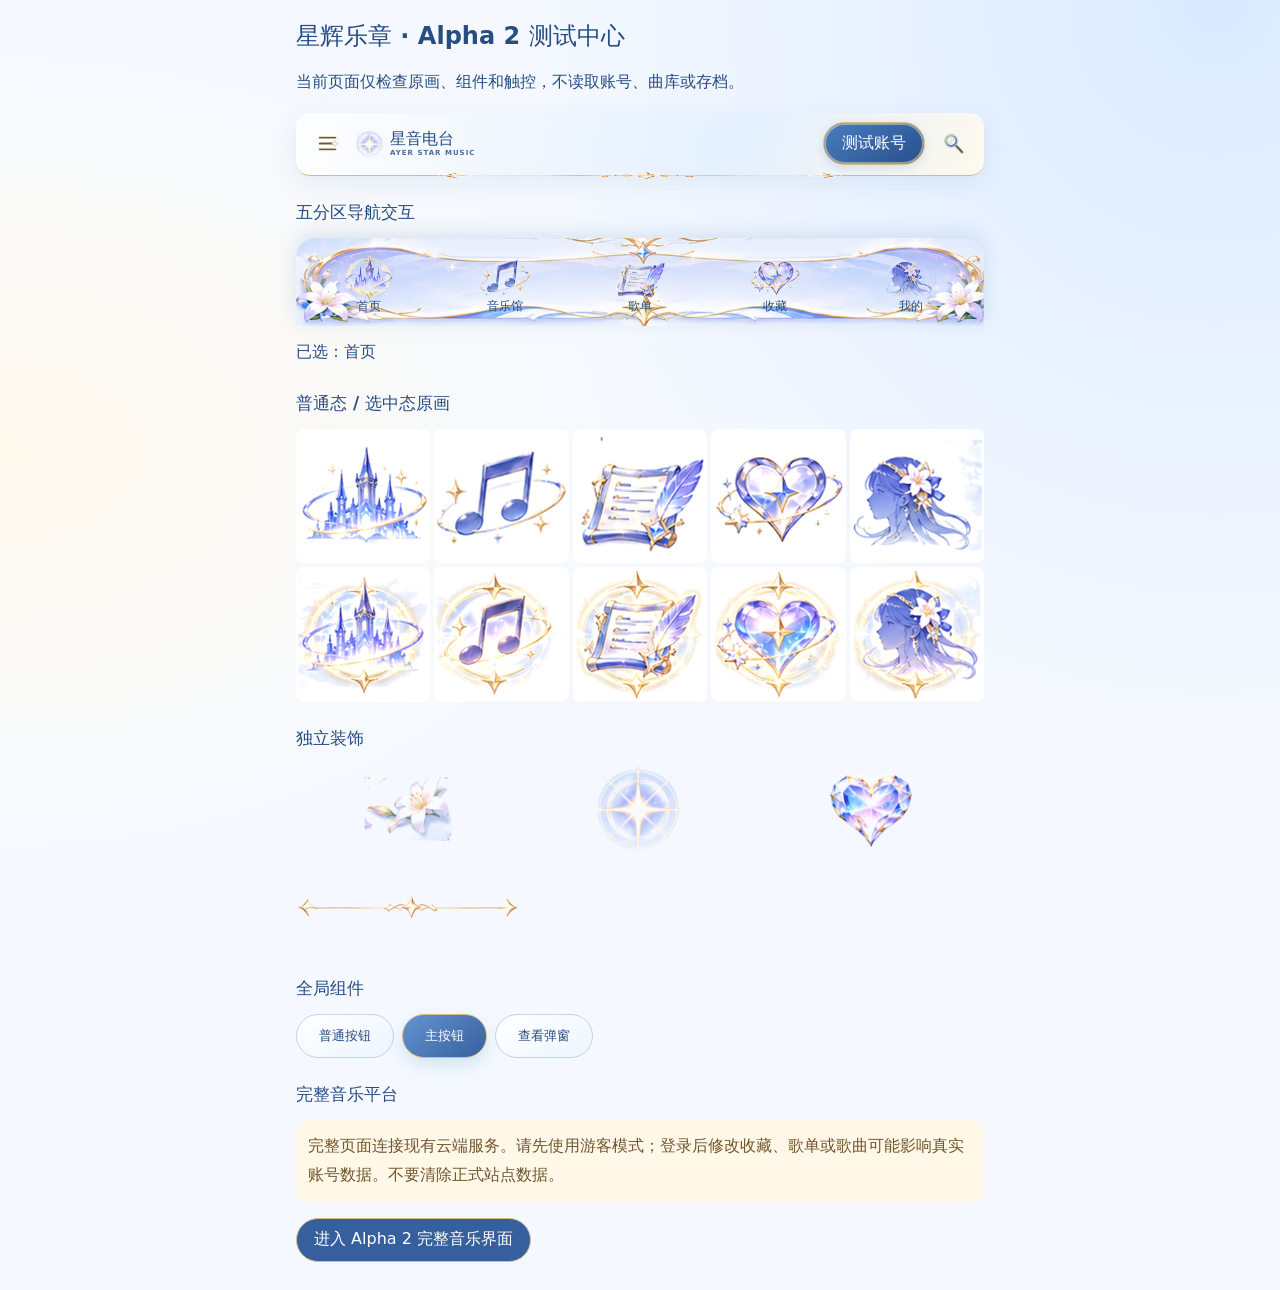
==== commit b5a6bf62: "Alpha 2: preview uses shared navigation skin instead of duplicate overrides" ====
--- a/alpha2-preview.html
+++ b/alpha2-preview.html
@@ -1,6 +1,6 @@
 <!doctype html>
 <html lang="zh-CN"><head><meta charset="utf-8"><meta name="viewport" content="width=device-width,initial-scale=1,viewport-fit=cover"><title>星辉乐章 Alpha 2 测试中心</title><link rel="stylesheet" href="./music.css?v=100a2"><link rel="stylesheet" href="./ui/tokens.css?v=100a2"><link rel="stylesheet" href="./ui/layout.css?v=100a2"><link rel="stylesheet" href="./ui/components.css?v=100a2"><link rel="stylesheet" href="./ui/navigation.css?v=100a2"><style>
-.preview{max-width:720px;margin:auto;padding:20px 16px 28px}.preview h1{font-size:24px}.preview h2{font-size:17px;margin-top:25px}.preview p{line-height:1.8}.preview .sample-nav.mobile-nav.ayer-celestial-nav{position:relative!important;inset:auto!important;display:grid!important;grid-template-columns:repeat(5,minmax(0,1fr));height:88px!important;min-height:88px;margin:12px 0;background:#eef5ff url('./assets/navigation/frame.webp') center/100% 100% no-repeat!important;border:0!important;isolation:isolate;padding:6px!important;gap:1px;overflow:hidden}.preview .sample-nav::before,.preview .sample-nav::after{content:none!important}.preview .sample-nav button{display:flex;align-items:center;justify-content:center;flex-direction:column;gap:1px;background:transparent!important;border:0!important;box-shadow:none!important;color:#274d83!important;min-height:44px;min-width:0;-webkit-tap-highlight-color:transparent;transform:none!important}.preview .sample-nav button::after{content:none!important}.preview .sample-nav .ayer-nav-art{width:50px;height:48px;display:grid;place-items:center}.preview .sample-nav .ayer-nav-art img{grid-area:1/1;width:100%;height:100%;object-fit:contain;filter:none!important}.preview .sample-nav .nav-active,.preview .sample-nav button.active .nav-normal{display:none}.preview .sample-nav button.active .nav-active{display:block}.preview .sample-nav button:active .ayer-nav-art{transform:scale(.94)}.preview .sample-nav .ayer-nav-label{font-size:12px!important;color:#274d83!important}.preview .sample-nav button:focus-visible{outline:2px solid #245eaa;outline-offset:-2px}.preview .specimen{display:grid;grid-template-columns:repeat(5,minmax(0,1fr));gap:4px}.preview .specimen img{width:100%;aspect-ratio:1;object-fit:contain;background:#fff;border-radius:8px}.preview .ornaments{display:grid;grid-template-columns:repeat(3,minmax(0,1fr));gap:8px}.preview .ornaments img{width:100%;height:90px;object-fit:contain}.preview .launch{display:inline-flex;align-items:center;justify-content:center;min-height:44px;padding:10px 17px;color:white;background:#365f9e;border:1px solid #d8bb83;border-radius:999px}.preview .warning{background:#fff8e8;padding:12px;border-radius:12px;color:#71552d}.preview .topbar{position:relative;display:flex!important;padding:9px;gap:6px;border-radius:14px}.preview .topbar .mobile-brand{display:inline-flex!important;flex:1;align-items:center;min-width:0}.preview .topbar .icon-btn{display:inline-flex!important}.preview .topbar .pill{max-width:35%;overflow:hidden;text-overflow:ellipsis}.preview .component-actions{display:flex;gap:8px;flex-wrap:wrap}.preview .component-actions button{min-height:44px}@media(prefers-reduced-motion:reduce){.preview .sample-nav button:active .ayer-nav-art{transform:none}}
+.preview{max-width:720px;margin:auto;padding:20px 16px 28px}.preview h1{font-size:24px}.preview h2{font-size:17px;margin-top:25px}.preview p{line-height:1.8}.preview .sample-nav.mobile-nav.ayer-celestial-nav{position:relative!important;inset:auto!important;display:grid!important;height:88px!important;min-height:88px;margin:12px 0;padding:6px!important;overflow:hidden;border-radius:20px 20px 0 0}.preview .sample-nav button{position:relative;z-index:1}.preview .specimen{display:grid;grid-template-columns:repeat(5,minmax(0,1fr));gap:4px}.preview .specimen img{width:100%;aspect-ratio:1;object-fit:contain;background:#fff;border-radius:8px}.preview .ornaments{display:grid;grid-template-columns:repeat(3,minmax(0,1fr));gap:8px}.preview .ornaments img{width:100%;height:90px;object-fit:contain}.preview .launch{display:inline-flex;align-items:center;justify-content:center;min-height:44px;padding:10px 17px;color:white;background:#365f9e;border:1px solid #d8bb83;border-radius:999px}.preview .warning{background:#fff8e8;padding:12px;border-radius:12px;color:#71552d}.preview .topbar{position:relative;display:flex!important;padding:9px;gap:6px;border-radius:14px}.preview .topbar .mobile-brand{display:inline-flex!important;flex:1;align-items:center;min-width:0}.preview .topbar .icon-btn{display:inline-flex!important}.preview .topbar .pill{max-width:35%;overflow:hidden;text-overflow:ellipsis}.preview .component-actions{display:flex;gap:8px;flex-wrap:wrap}.preview .component-actions button{min-height:44px}@media(prefers-reduced-motion:reduce){.preview .sample-nav button:active .ayer-nav-art{transform:none}}
 </style></head><body class="ayer-alpha2"><main class="preview"><h1>星辉乐章 · Alpha 2 测试中心</h1><p>当前页面仅检查原画、组件和触控，不读取账号、曲库或存档。</p><header class="topbar"><button type="button" class="icon-btn" data-demo="菜单" aria-label="菜单示例"><img src="./assets/navigation/menu.svg" alt=""></button><span class="mobile-brand"><img src="./assets/ornaments/star.png" alt="" width="30" height="30"><span class="a2-brand-copy">星音电台<small>AYER STAR MUSIC</small></span></span><button class="pill accent" type="button" data-demo="账号">测试账号</button><button type="button" class="icon-btn" data-demo="搜索" aria-label="搜索示例"><img src="./assets/navigation/search.svg" alt=""></button></header><h2>五分区导航交互</h2><nav class="mobile-nav ayer-celestial-nav sample-nav" aria-label="测试导航"><button type="button" data-tab="home" class="active" aria-label="首页" aria-current="page"><span class="ayer-nav-art" aria-hidden="true"><img class="nav-normal" src="./assets/navigation/home.png" alt=""><img class="nav-active" src="./assets/navigation/home-active.png" alt=""></span><span class="ayer-nav-label">首页</span></button><button type="button" data-tab="discover" class="" aria-label="音乐馆" ><span class="ayer-nav-art" aria-hidden="true"><img class="nav-normal" src="./assets/navigation/discover.png" alt=""><img class="nav-active" src="./assets/navigation/discover-active.png" alt=""></span><span class="ayer-nav-label">音乐馆</span></button><button type="button" data-tab="playlists" class="" aria-label="歌单" ><span class="ayer-nav-art" aria-hidden="true"><img class="nav-normal" src="./assets/navigation/playlists.png" alt=""><img class="nav-active" src="./assets/navigation/playlists-active.png" alt=""></span><span class="ayer-nav-label">歌单</span></button><button type="button" data-tab="favorites" class="" aria-label="收藏" ><span class="ayer-nav-art" aria-hidden="true"><img class="nav-normal" src="./assets/navigation/favorites.png" alt=""><img class="nav-active" src="./assets/navigation/favorites-active.png" alt=""></span><span class="ayer-nav-label">收藏</span></button><button type="button" data-tab="profile" class="" aria-label="我的" ><span class="ayer-nav-art" aria-hidden="true"><img class="nav-normal" src="./assets/navigation/profile.png" alt=""><img class="nav-active" src="./assets/navigation/profile-active.png" alt=""></span><span class="ayer-nav-label">我的</span></button></nav><p id="previewStatus" role="status" aria-live="polite">已选：首页</p><h2>普通态 / 选中态原画</h2><div class="specimen"><img src="./assets/navigation/home.png" alt="首页普通态"><img src="./assets/navigation/discover.png" alt="音乐馆普通态"><img src="./assets/navigation/playlists.png" alt="歌单普通态"><img src="./assets/navigation/favorites.png" alt="收藏普通态"><img src="./assets/navigation/profile.png" alt="我的普通态"><img src="./assets/navigation/home-active.png" alt="首页选中态"><img src="./assets/navigation/discover-active.png" alt="音乐馆选中态"><img src="./assets/navigation/playlists-active.png" alt="歌单选中态"><img src="./assets/navigation/favorites-active.png" alt="收藏选中态"><img src="./assets/navigation/profile-active.png" alt="我的选中态"></div><h2>独立装饰</h2><div class="ornaments"><img src="./assets/ornaments/lily.png" alt="lily"><img src="./assets/ornaments/star.png" alt="star"><img src="./assets/ornaments/crystal-heart.png" alt="crystal-heart"><img src="./assets/ornaments/gold-divider.png" alt="gold-divider"></div><h2>全局组件</h2><div class="component-actions"><button class="soft-btn" type="button" data-demo="普通按钮">普通按钮</button><button class="soft-btn accent" type="button" data-demo="主按钮">主按钮</button><button class="soft-btn" type="button" id="demoOpen">查看弹窗</button></div><dialog class="simple-dialog" id="demoDialog"><h2>星音电台 · 组件测试</h2><label for="demoInput">测试输入框</label><input id="demoInput" placeholder="仅用于测试"><button type="button" class="accent full" id="demoClose">关闭</button></dialog><h2>完整音乐平台</h2><p class="warning">完整页面连接现有云端服务。请先使用游客模式；登录后修改收藏、歌单或歌曲可能影响真实账号数据。不要清除正式站点数据。</p><a class="launch" href="./music.html?v=100a2">进入 Alpha 2 完整音乐界面</a></main><script>
 const status=document.getElementById('previewStatus');const tabs=[...document.querySelectorAll('[data-tab]')];for(const button of tabs)button.addEventListener('click',()=>{for(const item of tabs){const active=item===button;item.classList.toggle('active',active);if(active)item.setAttribute('aria-current','page');else item.removeAttribute('aria-current')}status.textContent='已选：'+button.getAttribute('aria-label')});for(const button of document.querySelectorAll('[data-demo]'))button.addEventListener('click',()=>status.textContent='已触发：'+button.dataset.demo+'（仅预览）');document.getElementById('demoOpen').onclick=()=>document.getElementById('demoDialog').showModal();document.getElementById('demoClose').onclick=()=>document.getElementById('demoDialog').close();
 </script></body></html>
--- a/ui/layout.css
+++ b/ui/layout.css
@@ -29,3 +29,7 @@
 .ayer-alpha2 .topbar .account-actions{min-width:0}
 .ayer-alpha2 .topbar .pill.accent{min-height:40px;max-width:100%;white-space:nowrap}
 @media(max-width:360px){.ayer-alpha2 .topbar{gap:3px;padding-inline:5px}.ayer-alpha2 .topbar .account-actions{max-width:31vw}.ayer-alpha2 .topbar .icon-btn{min-width:44px}}
+
+/* Desktop and mobile share the same independent celestial search artwork. */
+.ayer-alpha2 .search-wrap>span{display:grid;place-items:center;flex:0 0 23px}
+.ayer-alpha2 .search-wrap>span img{display:block;width:23px;height:23px;object-fit:contain}
--- a/ui/navigation.css
+++ b/ui/navigation.css
@@ -1,22 +1,32 @@
-/* Single rendering layer: one visible independent asset and one text label per tab. */
+/* Alpha 2: authoritative celestial navigation, shared by app and preview. */
 @media(max-width:900px){
- .ayer-alpha2{--nav-height:calc(88px + env(safe-area-inset-bottom,0px))}
- .ayer-alpha2 .mobile-nav.ayer-celestial-nav{background:#eef5ff!important;border:0!important;box-shadow:0 -5px 18px #456c9b26;padding:7px 7px calc(7px + env(safe-area-inset-bottom,0px))!important;grid-template-columns:repeat(5,minmax(0,1fr));gap:1px}
- .ayer-alpha2 .mobile-nav.ayer-celestial-nav::before{background:url('../assets/navigation/frame.webp') center/100% 100% no-repeat;opacity:1}
- .ayer-alpha2 .mobile-nav.ayer-celestial-nav::after{content:none}
- .ayer-alpha2 .mobile-nav.ayer-celestial-nav button,.ayer-alpha2 .mobile-nav.ayer-celestial-nav button.active,.ayer-alpha2 .mobile-nav.ayer-celestial-nav button:active{background:transparent!important;border-color:transparent!important;box-shadow:none!important;transform:none;-webkit-tap-highlight-color:transparent}
- .ayer-alpha2 .mobile-nav.ayer-celestial-nav button .ayer-nav-art{width:52px;height:48px;max-width:100%;display:grid;place-items:center;position:relative;transition:transform var(--a2-motion)}
- .ayer-alpha2 .mobile-nav.ayer-celestial-nav button .ayer-nav-art img{grid-area:1/1;width:100%;height:100%;object-fit:contain;filter:none;pointer-events:none}
- .ayer-alpha2 .mobile-nav.ayer-celestial-nav button .ayer-nav-art .nav-active{display:none}
- .ayer-alpha2 .mobile-nav.ayer-celestial-nav button.active .ayer-nav-art .nav-normal{display:none}
- .ayer-alpha2 .mobile-nav.ayer-celestial-nav button.active .ayer-nav-art .nav-active{display:block}
- .ayer-alpha2 .mobile-nav.ayer-celestial-nav button.active:after{content:none}
- .ayer-alpha2 .mobile-nav.ayer-celestial-nav button .ayer-nav-label{color:var(--a2-ink)!important;font-size:12px!important;text-shadow:none}
- .ayer-alpha2 .mobile-nav.ayer-celestial-nav button:active .ayer-nav-art{transform:scale(.94);filter:none}
- .ayer-alpha2 .mobile-nav.ayer-celestial-nav button:focus-visible{outline:2px solid var(--a2-focus);outline-offset:-3px}
- .ayer-alpha2 .workspace{padding-bottom:calc(var(--nav-height) + 112px)}
+ body.ayer-alpha2{--nav-height:calc(88px + env(safe-area-inset-bottom,0px))}
 }
-@media(max-width:360px){.ayer-alpha2 .mobile-nav.ayer-celestial-nav button .ayer-nav-art{width:43px;height:39px}.ayer-alpha2 .mobile-nav.ayer-celestial-nav button .ayer-nav-label{font-size:11px!important}}
-@media(prefers-reduced-motion:reduce){.ayer-alpha2 .mobile-nav.ayer-celestial-nav button .ayer-nav-art{transition:none!important;transform:none!important}}
-
-@media(max-width:900px){.ayer-alpha2 .mobile-nav.ayer-celestial-nav button{gap:1px;min-height:44px}.ayer-alpha2 .mobile-nav.ayer-celestial-nav button .ayer-nav-label{font-size:12px!important;line-height:1.15}.ayer-alpha2 .mobile-nav.ayer-celestial-nav button .ayer-nav-art img{object-fit:contain;mix-blend-mode:normal}}
+body.ayer-alpha2 .mobile-nav.ayer-celestial-nav{
+ box-sizing:border-box;isolation:isolate;grid-template-columns:repeat(5,minmax(0,1fr));gap:1px;
+ background:#eef5ff!important;border:0!important;box-shadow:0 -5px 18px #456c9b26;
+}
+body.ayer-alpha2 .mobile-nav.ayer-celestial-nav::before{content:"";position:absolute;inset:0;z-index:-1;pointer-events:none;background:url('../assets/navigation/frame.webp') center/100% 100% no-repeat;opacity:1}
+body.ayer-alpha2 .mobile-nav.ayer-celestial-nav::after{content:none}
+body.ayer-alpha2 .mobile-nav.ayer-celestial-nav button,
+body.ayer-alpha2 .mobile-nav.ayer-celestial-nav button.active,
+body.ayer-alpha2 .mobile-nav.ayer-celestial-nav button:active{
+ display:flex;flex-direction:column;align-items:center;justify-content:center;gap:1px;width:100%;min-width:0;min-height:44px;
+ padding:3px 1px;background:transparent!important;border:1px solid transparent!important;box-shadow:none!important;
+ transform:none;touch-action:manipulation;-webkit-tap-highlight-color:transparent;
+}
+body.ayer-alpha2 .mobile-nav.ayer-celestial-nav button .ayer-nav-art{width:52px;height:48px;max-width:100%;flex:none;display:grid;place-items:center;position:relative;transition:transform var(--a2-motion),filter var(--a2-motion);filter:none;text-shadow:none}
+body.ayer-alpha2 .mobile-nav.ayer-celestial-nav button .ayer-nav-art img{grid-area:1/1;width:100%;height:100%;object-fit:contain;filter:none;mix-blend-mode:normal;pointer-events:none;display:block}
+body.ayer-alpha2 .mobile-nav.ayer-celestial-nav button .ayer-nav-art .nav-active{display:none}
+body.ayer-alpha2 .mobile-nav.ayer-celestial-nav button.active .ayer-nav-art .nav-normal{display:none}
+body.ayer-alpha2 .mobile-nav.ayer-celestial-nav button.active .ayer-nav-art .nav-active{display:block}
+body.ayer-alpha2 .mobile-nav.ayer-celestial-nav button.active:after{content:none}
+body.ayer-alpha2 .mobile-nav.ayer-celestial-nav button .ayer-nav-label{color:var(--a2-ink)!important;font:700 12px/1.15 system-ui,sans-serif!important;text-shadow:none;white-space:nowrap}
+body.ayer-alpha2 .mobile-nav.ayer-celestial-nav button:active .ayer-nav-art{transform:scale(.94);filter:brightness(1.1)}
+body.ayer-alpha2 .mobile-nav.ayer-celestial-nav button:focus-visible{outline:2px solid var(--a2-focus);outline-offset:-3px}
+@media(max-width:900px){
+ body.ayer-alpha2 .mobile-nav.ayer-celestial-nav{position:fixed!important;display:grid!important;height:var(--nav-height)!important;padding:7px 7px calc(7px + env(safe-area-inset-bottom,0px))!important}
+ body.ayer-alpha2 .workspace{padding-bottom:calc(var(--nav-height) + 112px)}
+}
+@media(max-width:360px){body.ayer-alpha2 .mobile-nav.ayer-celestial-nav button .ayer-nav-art{width:43px;height:39px}body.ayer-alpha2 .mobile-nav.ayer-celestial-nav button .ayer-nav-label{font-size:11px!important}}
+@media(prefers-reduced-motion:reduce){body.ayer-alpha2 .mobile-nav.ayer-celestial-nav button .ayer-nav-art{transition:none!important;transform:none!important}}
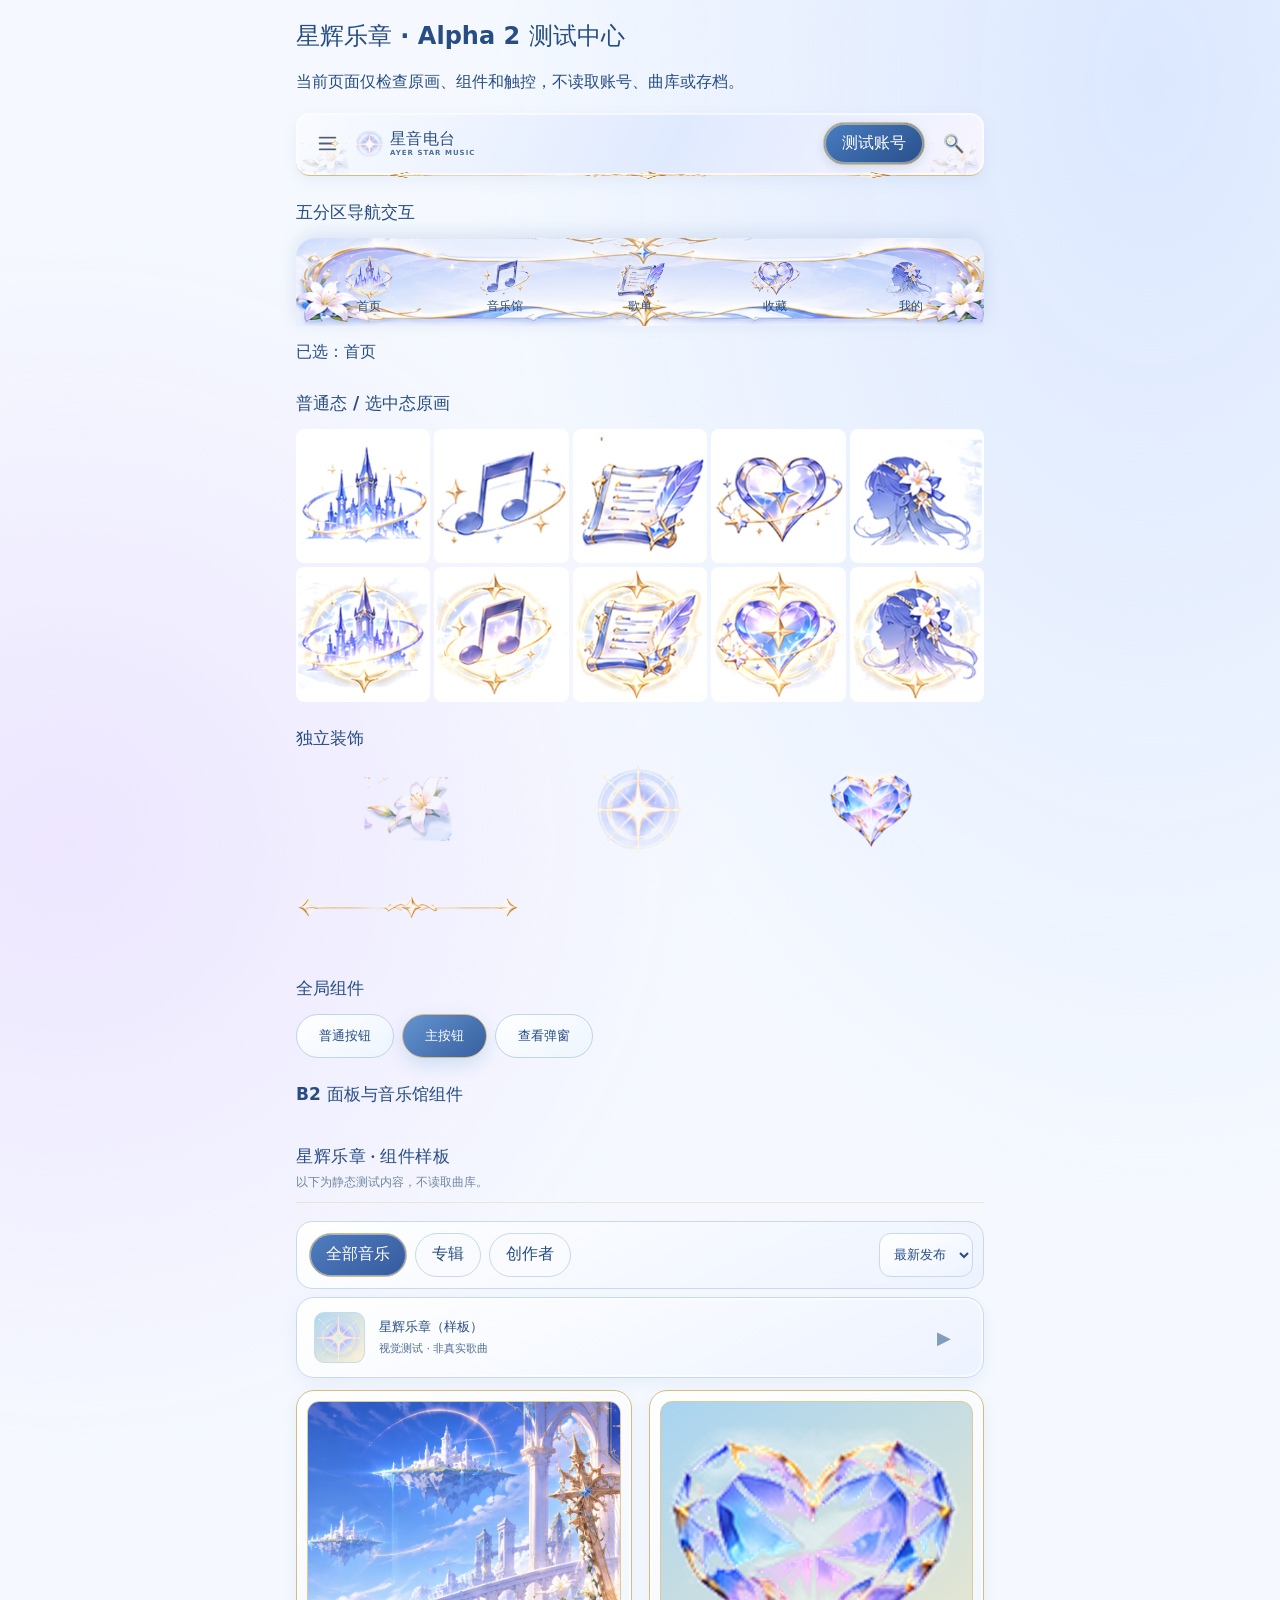
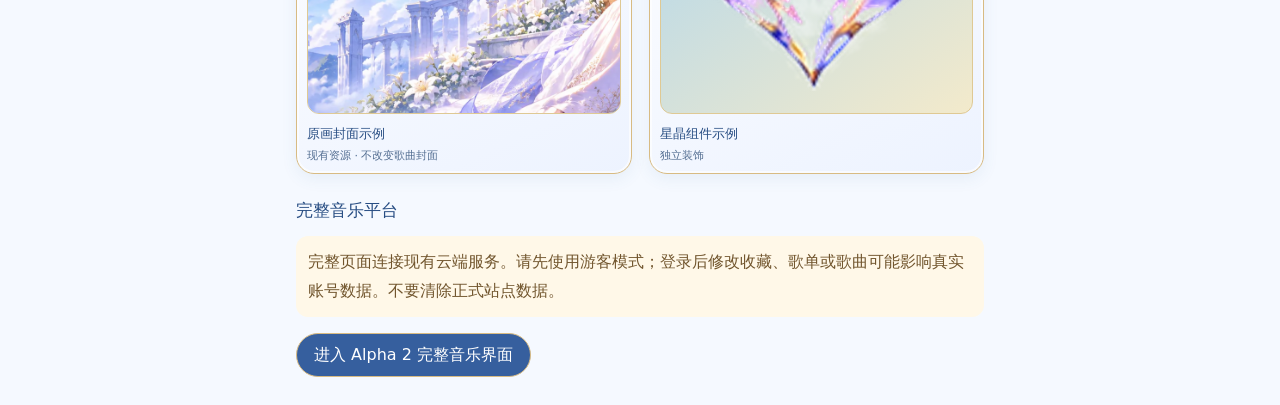
==== commit b84c66e3: "Alpha 2 B2: add isolated shared surface and filter specimens" ====
--- a/alpha2-preview.html
+++ b/alpha2-preview.html
@@ -1,6 +1,6 @@
 <!doctype html>
 <html lang="zh-CN"><head><meta charset="utf-8"><meta name="viewport" content="width=device-width,initial-scale=1,viewport-fit=cover"><title>星辉乐章 Alpha 2 测试中心</title><link rel="stylesheet" href="./music.css?v=100a2"><link rel="stylesheet" href="./ui/tokens.css?v=100a2"><link rel="stylesheet" href="./ui/layout.css?v=100a2"><link rel="stylesheet" href="./ui/components.css?v=100a2"><link rel="stylesheet" href="./ui/navigation.css?v=100a2"><style>
 .preview{max-width:720px;margin:auto;padding:20px 16px 28px}.preview h1{font-size:24px}.preview h2{font-size:17px;margin-top:25px}.preview p{line-height:1.8}.preview .sample-nav.mobile-nav.ayer-celestial-nav{position:relative!important;inset:auto!important;display:grid!important;height:88px!important;min-height:88px;margin:12px 0;padding:6px!important;overflow:hidden;border-radius:20px 20px 0 0}.preview .sample-nav button{position:relative;z-index:1}.preview .specimen{display:grid;grid-template-columns:repeat(5,minmax(0,1fr));gap:4px}.preview .specimen img{width:100%;aspect-ratio:1;object-fit:contain;background:#fff;border-radius:8px}.preview .ornaments{display:grid;grid-template-columns:repeat(3,minmax(0,1fr));gap:8px}.preview .ornaments img{width:100%;height:90px;object-fit:contain}.preview .launch{display:inline-flex;align-items:center;justify-content:center;min-height:44px;padding:10px 17px;color:white;background:#365f9e;border:1px solid #d8bb83;border-radius:999px}.preview .warning{background:#fff8e8;padding:12px;border-radius:12px;color:#71552d}.preview .topbar{position:relative;display:flex!important;padding:9px;gap:6px;border-radius:14px}.preview .topbar .mobile-brand{display:inline-flex!important;flex:1;align-items:center;min-width:0}.preview .topbar .icon-btn{display:inline-flex!important}.preview .topbar .pill{max-width:35%;overflow:hidden;text-overflow:ellipsis}.preview .component-actions{display:flex;gap:8px;flex-wrap:wrap}.preview .component-actions button{min-height:44px}@media(prefers-reduced-motion:reduce){.preview .sample-nav button:active .ayer-nav-art{transform:none}}
-</style></head><body class="ayer-alpha2"><main class="preview"><h1>星辉乐章 · Alpha 2 测试中心</h1><p>当前页面仅检查原画、组件和触控，不读取账号、曲库或存档。</p><header class="topbar"><button type="button" class="icon-btn" data-demo="菜单" aria-label="菜单示例"><img src="./assets/navigation/menu.svg" alt=""></button><span class="mobile-brand"><img src="./assets/ornaments/star.png" alt="" width="30" height="30"><span class="a2-brand-copy">星音电台<small>AYER STAR MUSIC</small></span></span><button class="pill accent" type="button" data-demo="账号">测试账号</button><button type="button" class="icon-btn" data-demo="搜索" aria-label="搜索示例"><img src="./assets/navigation/search.svg" alt=""></button></header><h2>五分区导航交互</h2><nav class="mobile-nav ayer-celestial-nav sample-nav" aria-label="测试导航"><button type="button" data-tab="home" class="active" aria-label="首页" aria-current="page"><span class="ayer-nav-art" aria-hidden="true"><img class="nav-normal" src="./assets/navigation/home.png" alt=""><img class="nav-active" src="./assets/navigation/home-active.png" alt=""></span><span class="ayer-nav-label">首页</span></button><button type="button" data-tab="discover" class="" aria-label="音乐馆" ><span class="ayer-nav-art" aria-hidden="true"><img class="nav-normal" src="./assets/navigation/discover.png" alt=""><img class="nav-active" src="./assets/navigation/discover-active.png" alt=""></span><span class="ayer-nav-label">音乐馆</span></button><button type="button" data-tab="playlists" class="" aria-label="歌单" ><span class="ayer-nav-art" aria-hidden="true"><img class="nav-normal" src="./assets/navigation/playlists.png" alt=""><img class="nav-active" src="./assets/navigation/playlists-active.png" alt=""></span><span class="ayer-nav-label">歌单</span></button><button type="button" data-tab="favorites" class="" aria-label="收藏" ><span class="ayer-nav-art" aria-hidden="true"><img class="nav-normal" src="./assets/navigation/favorites.png" alt=""><img class="nav-active" src="./assets/navigation/favorites-active.png" alt=""></span><span class="ayer-nav-label">收藏</span></button><button type="button" data-tab="profile" class="" aria-label="我的" ><span class="ayer-nav-art" aria-hidden="true"><img class="nav-normal" src="./assets/navigation/profile.png" alt=""><img class="nav-active" src="./assets/navigation/profile-active.png" alt=""></span><span class="ayer-nav-label">我的</span></button></nav><p id="previewStatus" role="status" aria-live="polite">已选：首页</p><h2>普通态 / 选中态原画</h2><div class="specimen"><img src="./assets/navigation/home.png" alt="首页普通态"><img src="./assets/navigation/discover.png" alt="音乐馆普通态"><img src="./assets/navigation/playlists.png" alt="歌单普通态"><img src="./assets/navigation/favorites.png" alt="收藏普通态"><img src="./assets/navigation/profile.png" alt="我的普通态"><img src="./assets/navigation/home-active.png" alt="首页选中态"><img src="./assets/navigation/discover-active.png" alt="音乐馆选中态"><img src="./assets/navigation/playlists-active.png" alt="歌单选中态"><img src="./assets/navigation/favorites-active.png" alt="收藏选中态"><img src="./assets/navigation/profile-active.png" alt="我的选中态"></div><h2>独立装饰</h2><div class="ornaments"><img src="./assets/ornaments/lily.png" alt="lily"><img src="./assets/ornaments/star.png" alt="star"><img src="./assets/ornaments/crystal-heart.png" alt="crystal-heart"><img src="./assets/ornaments/gold-divider.png" alt="gold-divider"></div><h2>全局组件</h2><div class="component-actions"><button class="soft-btn" type="button" data-demo="普通按钮">普通按钮</button><button class="soft-btn accent" type="button" data-demo="主按钮">主按钮</button><button class="soft-btn" type="button" id="demoOpen">查看弹窗</button></div><dialog class="simple-dialog" id="demoDialog"><h2>星音电台 · 组件测试</h2><label for="demoInput">测试输入框</label><input id="demoInput" placeholder="仅用于测试"><button type="button" class="accent full" id="demoClose">关闭</button></dialog><h2>完整音乐平台</h2><p class="warning">完整页面连接现有云端服务。请先使用游客模式；登录后修改收藏、歌单或歌曲可能影响真实账号数据。不要清除正式站点数据。</p><a class="launch" href="./music.html?v=100a2">进入 Alpha 2 完整音乐界面</a></main><script>
+</style></head><body class="ayer-alpha2"><main class="preview"><h1>星辉乐章 · Alpha 2 测试中心</h1><p>当前页面仅检查原画、组件和触控，不读取账号、曲库或存档。</p><header class="topbar"><button type="button" class="icon-btn" data-demo="菜单" aria-label="菜单示例"><img src="./assets/navigation/menu.svg" alt=""></button><span class="mobile-brand"><img src="./assets/ornaments/star.png" alt="" width="30" height="30"><span class="a2-brand-copy">星音电台<small>AYER STAR MUSIC</small></span></span><button class="pill accent" type="button" data-demo="账号">测试账号</button><button type="button" class="icon-btn" data-demo="搜索" aria-label="搜索示例"><img src="./assets/navigation/search.svg" alt=""></button></header><h2>五分区导航交互</h2><nav class="mobile-nav ayer-celestial-nav sample-nav" aria-label="测试导航"><button type="button" data-tab="home" class="active" aria-label="首页" aria-current="page"><span class="ayer-nav-art" aria-hidden="true"><img class="nav-normal" src="./assets/navigation/home.png" alt=""><img class="nav-active" src="./assets/navigation/home-active.png" alt=""></span><span class="ayer-nav-label">首页</span></button><button type="button" data-tab="discover" class="" aria-label="音乐馆" ><span class="ayer-nav-art" aria-hidden="true"><img class="nav-normal" src="./assets/navigation/discover.png" alt=""><img class="nav-active" src="./assets/navigation/discover-active.png" alt=""></span><span class="ayer-nav-label">音乐馆</span></button><button type="button" data-tab="playlists" class="" aria-label="歌单" ><span class="ayer-nav-art" aria-hidden="true"><img class="nav-normal" src="./assets/navigation/playlists.png" alt=""><img class="nav-active" src="./assets/navigation/playlists-active.png" alt=""></span><span class="ayer-nav-label">歌单</span></button><button type="button" data-tab="favorites" class="" aria-label="收藏" ><span class="ayer-nav-art" aria-hidden="true"><img class="nav-normal" src="./assets/navigation/favorites.png" alt=""><img class="nav-active" src="./assets/navigation/favorites-active.png" alt=""></span><span class="ayer-nav-label">收藏</span></button><button type="button" data-tab="profile" class="" aria-label="我的" ><span class="ayer-nav-art" aria-hidden="true"><img class="nav-normal" src="./assets/navigation/profile.png" alt=""><img class="nav-active" src="./assets/navigation/profile-active.png" alt=""></span><span class="ayer-nav-label">我的</span></button></nav><p id="previewStatus" role="status" aria-live="polite">已选：首页</p><h2>普通态 / 选中态原画</h2><div class="specimen"><img src="./assets/navigation/home.png" alt="首页普通态"><img src="./assets/navigation/discover.png" alt="音乐馆普通态"><img src="./assets/navigation/playlists.png" alt="歌单普通态"><img src="./assets/navigation/favorites.png" alt="收藏普通态"><img src="./assets/navigation/profile.png" alt="我的普通态"><img src="./assets/navigation/home-active.png" alt="首页选中态"><img src="./assets/navigation/discover-active.png" alt="音乐馆选中态"><img src="./assets/navigation/playlists-active.png" alt="歌单选中态"><img src="./assets/navigation/favorites-active.png" alt="收藏选中态"><img src="./assets/navigation/profile-active.png" alt="我的选中态"></div><h2>独立装饰</h2><div class="ornaments"><img src="./assets/ornaments/lily.png" alt="lily"><img src="./assets/ornaments/star.png" alt="star"><img src="./assets/ornaments/crystal-heart.png" alt="crystal-heart"><img src="./assets/ornaments/gold-divider.png" alt="gold-divider"></div><h2>全局组件</h2><div class="component-actions"><button class="soft-btn" type="button" data-demo="普通按钮">普通按钮</button><button class="soft-btn accent" type="button" data-demo="主按钮">主按钮</button><button class="soft-btn" type="button" id="demoOpen">查看弹窗</button></div><dialog class="simple-dialog" id="demoDialog"><h2>星音电台 · 组件测试</h2><label for="demoInput">测试输入框</label><input id="demoInput" placeholder="仅用于测试"><button type="button" class="accent full" id="demoClose">关闭</button></dialog><h2>B2 面板与音乐馆组件</h2><div class="section-heading"><div><h2>星辉乐章 · 组件样板</h2><p>以下为静态测试内容，不读取曲库。</p></div></div><div class="music-filter-tools"><div class="music-filter-tabs"><button type="button" class="active" aria-pressed="true" data-b2-filter>全部音乐</button><button type="button" aria-pressed="false" data-b2-filter>专辑</button><button type="button" aria-pressed="false" data-b2-filter>创作者</button></div><select class="music-sort" aria-label="测试排序"><option>最新发布</option><option>歌曲名称</option></select></div><div class="list"><div class="track-row"><div class="track-cover"><img src="./assets/ornaments/star.png" alt=""></div><div class="track-desc"><strong>星辉乐章（样板）</strong><small>视觉测试 · 非真实歌曲</small></div><div class="track-actions"><button class="mini-action" type="button" data-demo="播放样板" aria-label="测试播放反馈">▶</button></div></div></div><div class="tiles" style="margin-top:12px;grid-template-columns:repeat(2,minmax(0,1fr))"><div class="music-tile"><div class="tile-cover"><img src="./assets/ayer_home_harpist.webp" alt="首页现有原画"></div><div class="tile-title">原画封面示例</div><div class="tile-sub">现有资源 · 不改变歌曲封面</div></div><div class="music-tile"><div class="tile-cover"><img src="./assets/ornaments/crystal-heart.png" alt="星晶装饰"></div><div class="tile-title">星晶组件示例</div><div class="tile-sub">独立装饰</div></div></div><script>document.querySelectorAll('[data-b2-filter]').forEach(b=>b.onclick=()=>{document.querySelectorAll('[data-b2-filter]').forEach(t=>{t.classList.toggle('active',t===b);t.setAttribute('aria-pressed',String(t===b))})});</script><h2>完整音乐平台</h2><p class="warning">完整页面连接现有云端服务。请先使用游客模式；登录后修改收藏、歌单或歌曲可能影响真实账号数据。不要清除正式站点数据。</p><a class="launch" href="./music.html?v=100a2">进入 Alpha 2 完整音乐界面</a></main><script>
 const status=document.getElementById('previewStatus');const tabs=[...document.querySelectorAll('[data-tab]')];for(const button of tabs)button.addEventListener('click',()=>{for(const item of tabs){const active=item===button;item.classList.toggle('active',active);if(active)item.setAttribute('aria-current','page');else item.removeAttribute('aria-current')}status.textContent='已选：'+button.getAttribute('aria-label')});for(const button of document.querySelectorAll('[data-demo]'))button.addEventListener('click',()=>status.textContent='已触发：'+button.dataset.demo+'（仅预览）');document.getElementById('demoOpen').onclick=()=>document.getElementById('demoDialog').showModal();document.getElementById('demoClose').onclick=()=>document.getElementById('demoDialog').close();
 </script></body></html>
--- a/ui/tokens.css
+++ b/ui/tokens.css
@@ -1,2 +1,15 @@
 /* Star Chapter Alpha 2: shared visual tokens */
 :root{--a2-white:#f5f9ff;--a2-ice:#dcebfc;--a2-sky:#86b7ea;--a2-ink:#274d83;--a2-blue:#365f9e;--a2-gold:#d8bb83;--a2-violet:#c1b7e9;--a2-radius:18px;--a2-shadow:0 7px 23px #426eaa19;--a2-surface:linear-gradient(150deg,#fff,#edf5ff);--a2-focus:#245eaa;--a2-motion:160ms ease}
+
+/* B2: derived from existing palette; retain B1 navigation tokens. */
+.ayer-alpha2{
+ --a2-line:#c8d9f1;--a2-gold-line:#d8bb83;--a2-muted:#526d91;
+ --a2-panel:linear-gradient(155deg,#ffffff,#edf3ff);
+ --a2-header:linear-gradient(115deg,#f9fbff 0%,#e0eaff 55%,#f7f5ff 100%);
+ --a2-border-glow:inset 0 0 0 2px #ffffffa6,0 5px 16px #426eaa14;
+ --a2-title-font:Georgia,'Noto Serif SC','Songti SC',serif;
+ --a2-body-font:system-ui,'Noto Sans SC',sans-serif;
+ --a2-lily:url('../assets/ornaments/lily.png');
+ --a2-divider:url('../assets/ornaments/gold-divider.png');
+ --a2-star:url('../assets/ornaments/star.png');
+}
--- a/ui/layout.css
+++ b/ui/layout.css
@@ -33,3 +33,14 @@
 /* Desktop and mobile share the same independent celestial search artwork. */
 .ayer-alpha2 .search-wrap>span{display:grid;place-items:center;flex:0 0 23px}
 .ayer-alpha2 .search-wrap>span img{display:block;width:23px;height:23px;object-fit:contain}
+
+/* B2 ornamental header: reuse approved independent art, keep controls above decoration. */
+body.ayer-alpha2{font-family:var(--a2-body-font);background:radial-gradient(ellipse at 90% 4%,#dce8ff 0,transparent 42%),radial-gradient(ellipse at 5% 42%,#ede6ff 0,transparent 38%),var(--a2-white)}
+.ayer-alpha2 .topbar{background:var(--a2-header);border-bottom:1px solid var(--a2-gold-line);box-shadow:var(--a2-border-glow)}
+.ayer-alpha2 .topbar::before{content:"";position:absolute;inset:0;z-index:-1;pointer-events:none;background-image:var(--a2-lily),var(--a2-lily);background-position:left 4px bottom -11px,right 4px bottom -11px;background-size:50px auto,50px auto;background-repeat:no-repeat;opacity:.32}
+.ayer-alpha2 .topbar::after{left:12%;right:12%;height:10px;background-image:var(--a2-divider);background-size:100% 100%}
+.ayer-alpha2 .mobile-brand{font-family:var(--a2-title-font);text-shadow:0 1px 0 #fff}
+.ayer-alpha2 .a2-brand-copy{font-family:var(--a2-title-font);letter-spacing:.25px}
+.ayer-alpha2 .search-wrap{background:var(--a2-panel);border:1px solid var(--a2-line);box-shadow:inset 0 1px 2px #fff}
+.ayer-alpha2 .sidebar .brand{padding-bottom:12px;border-bottom:1px solid var(--a2-gold-line)}
+@media(max-width:900px){.ayer-alpha2 .topbar::before{background-size:36px auto,36px auto;opacity:.23}.ayer-alpha2 .topbar::after{left:9%;right:9%}}
--- a/ui/components.css
+++ b/ui/components.css
@@ -17,3 +17,40 @@
 /* Original flower ornament in dialog corner, separate from controls. */
 .ayer-alpha2 .simple-dialog::after{content:"";position:absolute;right:3px;bottom:3px;width:40px;height:40px;background:url('../assets/ornaments/lily.png') center/contain no-repeat;pointer-events:none;opacity:.55}
 .ayer-alpha2 .simple-dialog button:not(.icon-btn){min-height:44px}
+
+/* Alpha 2 shared interaction feedback; leave playback and event handlers untouched. */
+.ayer-alpha2 :is(.soft-btn,.primary-btn,.pill,.play-main,.icon-btn,.mini-action,.profile-v2-action){touch-action:manipulation;transition:filter var(--a2-motion),box-shadow var(--a2-motion)}
+.ayer-alpha2 :is(.soft-btn,.primary-btn,.pill,.play-main,.icon-btn,.mini-action,.profile-v2-action):active:not(:disabled){filter:brightness(.92)}
+.ayer-alpha2 :is(button,input):disabled{opacity:.55;cursor:not-allowed}
+.ayer-alpha2 :is(.soft-btn,.primary-btn,.pill,.icon-btn,.mini-action):focus-visible{outline:2px solid var(--a2-focus);outline-offset:2px}
+.ayer-alpha2 .search-wrap:focus-within{outline:2px solid var(--a2-focus);outline-offset:2px}
+@media(max-width:900px){
+ .ayer-alpha2 .topbar .pill.accent{min-height:44px}
+ .ayer-alpha2 .simple-dialog :is(button,input){min-height:44px}
+}
+@media(prefers-reduced-motion:reduce){
+ .ayer-alpha2 :is(.soft-btn,.primary-btn,.pill,.play-main,.icon-btn,.mini-action,.profile-v2-action){transition:none}
+}
+
+/* B2 shared content surfaces. No changes to navigation, audio controls or data. */
+.ayer-alpha2 :is(.music-tile,.list,.playlist-panel,.playlist-edit-list,.profile-v2-action){
+ background:var(--a2-panel);border:1px solid var(--a2-line);border-radius:var(--a2-radius);box-shadow:var(--a2-border-glow);
+}
+.ayer-alpha2 .music-tile{padding:10px;border-color:var(--a2-gold-line)}
+.ayer-alpha2 .tile-cover{border:1px solid #dfc994;border-radius:12px}
+.ayer-alpha2 .track-cover{border:1px solid var(--a2-line)}
+.ayer-alpha2 .track-row{border-color:#dce6f5}
+.ayer-alpha2 .track-row.playing-row{background:linear-gradient(90deg,#e2ecff,#f7faff);border-radius:10px}
+.ayer-alpha2 :is(.tile-title,.track-desc strong){color:var(--a2-ink)}
+.ayer-alpha2 :is(.tile-sub,.track-desc small,.music-filter-summary){color:var(--a2-muted)}
+.ayer-alpha2 .section-heading h2{font-family:var(--a2-title-font);color:var(--a2-ink)}
+.ayer-alpha2 .section-heading{border-bottom:1px solid #dfc99466;padding-bottom:8px}
+.ayer-alpha2 .music-filter-tools{background:var(--a2-panel);border:1px solid var(--a2-line);border-radius:16px;padding:6px 10px}
+.ayer-alpha2 .music-filter-tabs button{min-height:44px;background:#f9fbff;color:var(--a2-ink);border-color:var(--a2-line);touch-action:manipulation}
+.ayer-alpha2 .music-filter-tabs button.active{background:linear-gradient(145deg,#507cbe,#355b9d);border-color:var(--a2-gold-line);color:#fff;box-shadow:inset 0 0 0 1px #ffffff70}
+.ayer-alpha2 .music-filter-tabs button:active{filter:brightness(.94)}
+.ayer-alpha2 .music-sort{min-height:44px;background:var(--a2-panel);border-color:var(--a2-line);color:var(--a2-ink)}
+.ayer-alpha2 .ayer-illustrated-hero{border-color:var(--a2-gold-line);box-shadow:var(--a2-border-glow)}
+.ayer-alpha2 .ayer-home-tabs{background:var(--a2-panel);border:1px solid var(--a2-line);border-radius:16px}
+.ayer-alpha2 .ayer-feature-card{border-color:var(--a2-gold-line)}
+@media(max-width:540px){.ayer-alpha2 .music-tile{padding:7px}.ayer-alpha2 .music-filter-tools{padding:5px 7px}.ayer-alpha2 .music-filter-tabs button{padding-inline:12px}}
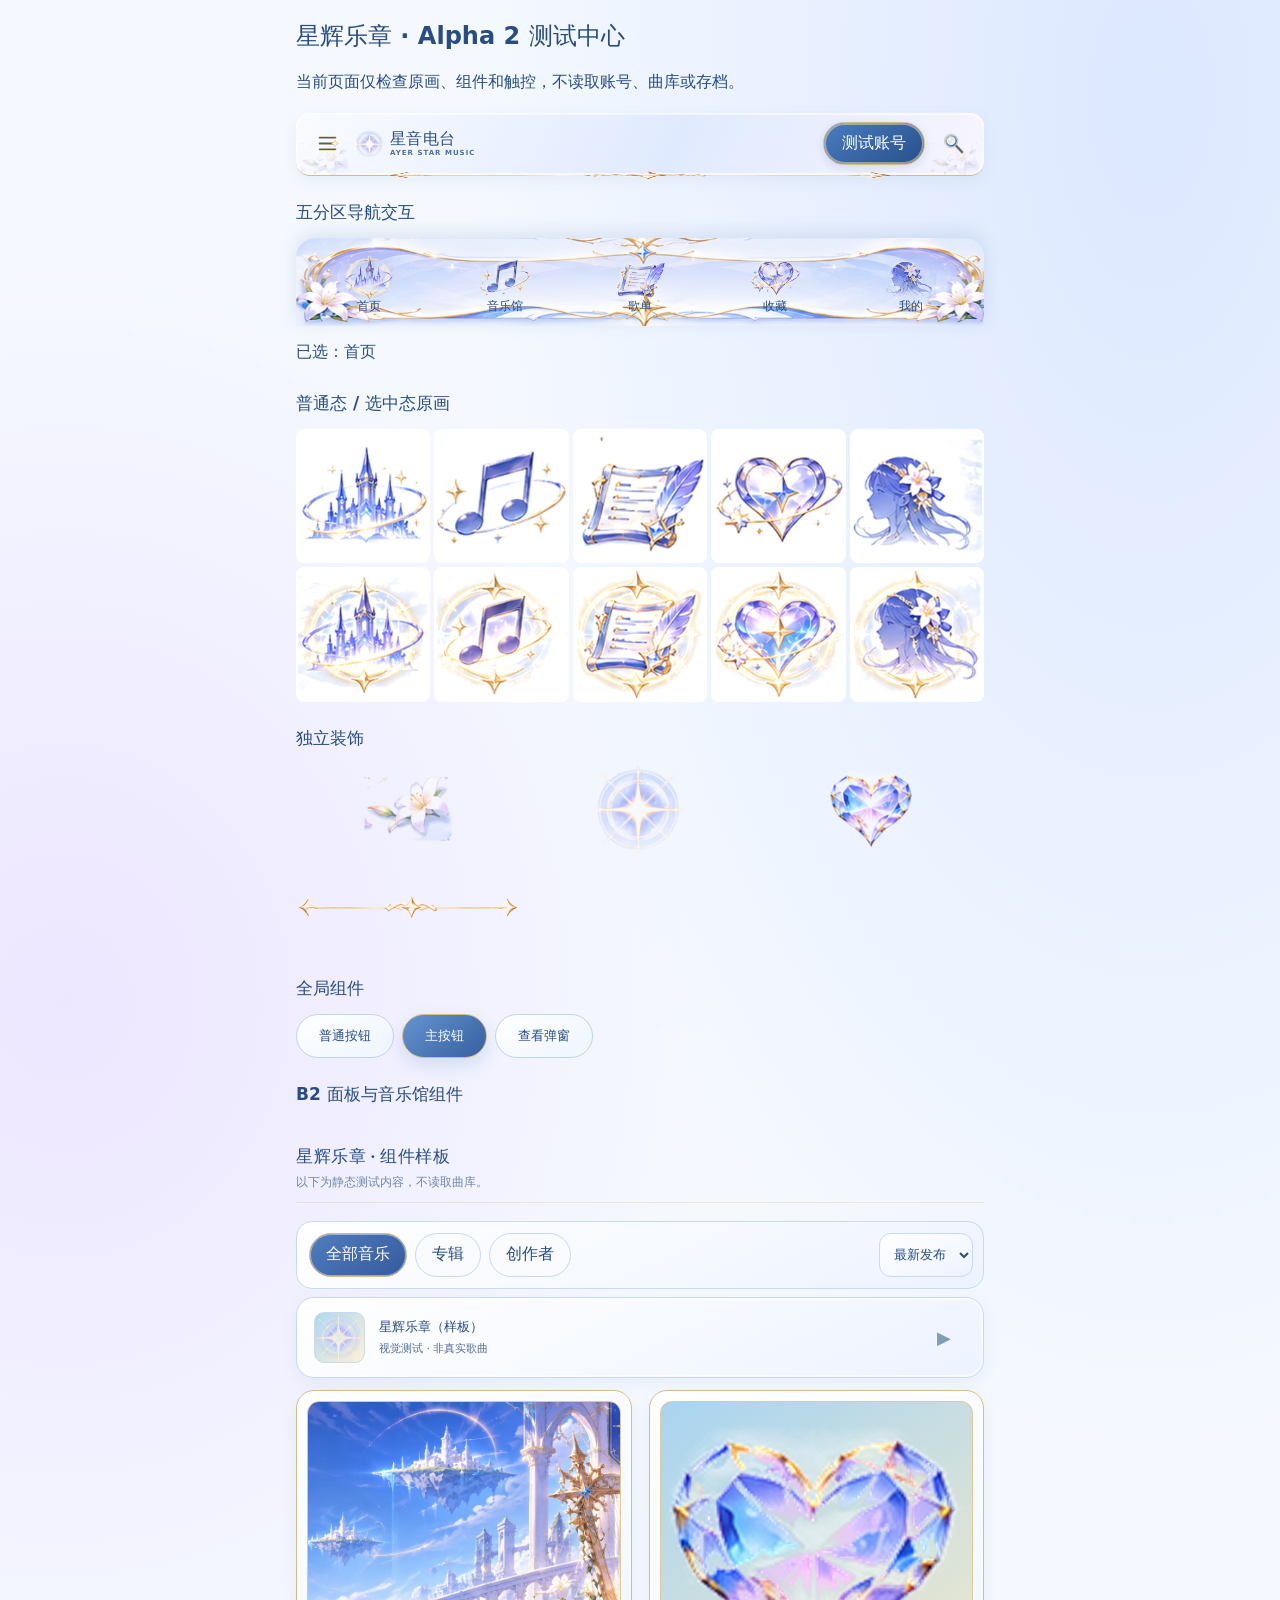
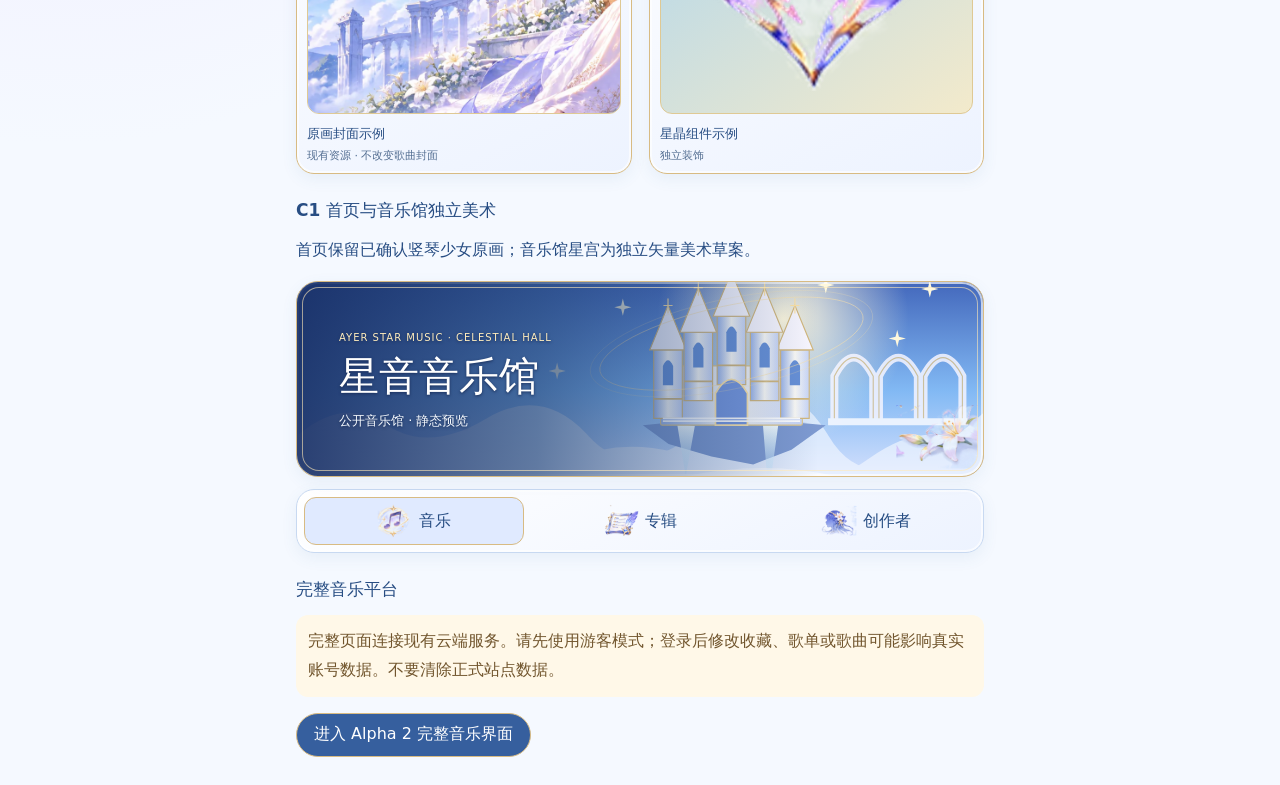
==== commit 04ceface: "Alpha 2 C1: expose library artwork in isolated preview" ====
--- a/alpha2-preview.html
+++ b/alpha2-preview.html
@@ -1,6 +1,6 @@
 <!doctype html>
 <html lang="zh-CN"><head><meta charset="utf-8"><meta name="viewport" content="width=device-width,initial-scale=1,viewport-fit=cover"><title>星辉乐章 Alpha 2 测试中心</title><link rel="stylesheet" href="./music.css?v=100a2"><link rel="stylesheet" href="./ui/tokens.css?v=100a2"><link rel="stylesheet" href="./ui/layout.css?v=100a2"><link rel="stylesheet" href="./ui/components.css?v=100a2"><link rel="stylesheet" href="./ui/navigation.css?v=100a2"><style>
 .preview{max-width:720px;margin:auto;padding:20px 16px 28px}.preview h1{font-size:24px}.preview h2{font-size:17px;margin-top:25px}.preview p{line-height:1.8}.preview .sample-nav.mobile-nav.ayer-celestial-nav{position:relative!important;inset:auto!important;display:grid!important;height:88px!important;min-height:88px;margin:12px 0;padding:6px!important;overflow:hidden;border-radius:20px 20px 0 0}.preview .sample-nav button{position:relative;z-index:1}.preview .specimen{display:grid;grid-template-columns:repeat(5,minmax(0,1fr));gap:4px}.preview .specimen img{width:100%;aspect-ratio:1;object-fit:contain;background:#fff;border-radius:8px}.preview .ornaments{display:grid;grid-template-columns:repeat(3,minmax(0,1fr));gap:8px}.preview .ornaments img{width:100%;height:90px;object-fit:contain}.preview .launch{display:inline-flex;align-items:center;justify-content:center;min-height:44px;padding:10px 17px;color:white;background:#365f9e;border:1px solid #d8bb83;border-radius:999px}.preview .warning{background:#fff8e8;padding:12px;border-radius:12px;color:#71552d}.preview .topbar{position:relative;display:flex!important;padding:9px;gap:6px;border-radius:14px}.preview .topbar .mobile-brand{display:inline-flex!important;flex:1;align-items:center;min-width:0}.preview .topbar .icon-btn{display:inline-flex!important}.preview .topbar .pill{max-width:35%;overflow:hidden;text-overflow:ellipsis}.preview .component-actions{display:flex;gap:8px;flex-wrap:wrap}.preview .component-actions button{min-height:44px}@media(prefers-reduced-motion:reduce){.preview .sample-nav button:active .ayer-nav-art{transform:none}}
-</style></head><body class="ayer-alpha2"><main class="preview"><h1>星辉乐章 · Alpha 2 测试中心</h1><p>当前页面仅检查原画、组件和触控，不读取账号、曲库或存档。</p><header class="topbar"><button type="button" class="icon-btn" data-demo="菜单" aria-label="菜单示例"><img src="./assets/navigation/menu.svg" alt=""></button><span class="mobile-brand"><img src="./assets/ornaments/star.png" alt="" width="30" height="30"><span class="a2-brand-copy">星音电台<small>AYER STAR MUSIC</small></span></span><button class="pill accent" type="button" data-demo="账号">测试账号</button><button type="button" class="icon-btn" data-demo="搜索" aria-label="搜索示例"><img src="./assets/navigation/search.svg" alt=""></button></header><h2>五分区导航交互</h2><nav class="mobile-nav ayer-celestial-nav sample-nav" aria-label="测试导航"><button type="button" data-tab="home" class="active" aria-label="首页" aria-current="page"><span class="ayer-nav-art" aria-hidden="true"><img class="nav-normal" src="./assets/navigation/home.png" alt=""><img class="nav-active" src="./assets/navigation/home-active.png" alt=""></span><span class="ayer-nav-label">首页</span></button><button type="button" data-tab="discover" class="" aria-label="音乐馆" ><span class="ayer-nav-art" aria-hidden="true"><img class="nav-normal" src="./assets/navigation/discover.png" alt=""><img class="nav-active" src="./assets/navigation/discover-active.png" alt=""></span><span class="ayer-nav-label">音乐馆</span></button><button type="button" data-tab="playlists" class="" aria-label="歌单" ><span class="ayer-nav-art" aria-hidden="true"><img class="nav-normal" src="./assets/navigation/playlists.png" alt=""><img class="nav-active" src="./assets/navigation/playlists-active.png" alt=""></span><span class="ayer-nav-label">歌单</span></button><button type="button" data-tab="favorites" class="" aria-label="收藏" ><span class="ayer-nav-art" aria-hidden="true"><img class="nav-normal" src="./assets/navigation/favorites.png" alt=""><img class="nav-active" src="./assets/navigation/favorites-active.png" alt=""></span><span class="ayer-nav-label">收藏</span></button><button type="button" data-tab="profile" class="" aria-label="我的" ><span class="ayer-nav-art" aria-hidden="true"><img class="nav-normal" src="./assets/navigation/profile.png" alt=""><img class="nav-active" src="./assets/navigation/profile-active.png" alt=""></span><span class="ayer-nav-label">我的</span></button></nav><p id="previewStatus" role="status" aria-live="polite">已选：首页</p><h2>普通态 / 选中态原画</h2><div class="specimen"><img src="./assets/navigation/home.png" alt="首页普通态"><img src="./assets/navigation/discover.png" alt="音乐馆普通态"><img src="./assets/navigation/playlists.png" alt="歌单普通态"><img src="./assets/navigation/favorites.png" alt="收藏普通态"><img src="./assets/navigation/profile.png" alt="我的普通态"><img src="./assets/navigation/home-active.png" alt="首页选中态"><img src="./assets/navigation/discover-active.png" alt="音乐馆选中态"><img src="./assets/navigation/playlists-active.png" alt="歌单选中态"><img src="./assets/navigation/favorites-active.png" alt="收藏选中态"><img src="./assets/navigation/profile-active.png" alt="我的选中态"></div><h2>独立装饰</h2><div class="ornaments"><img src="./assets/ornaments/lily.png" alt="lily"><img src="./assets/ornaments/star.png" alt="star"><img src="./assets/ornaments/crystal-heart.png" alt="crystal-heart"><img src="./assets/ornaments/gold-divider.png" alt="gold-divider"></div><h2>全局组件</h2><div class="component-actions"><button class="soft-btn" type="button" data-demo="普通按钮">普通按钮</button><button class="soft-btn accent" type="button" data-demo="主按钮">主按钮</button><button class="soft-btn" type="button" id="demoOpen">查看弹窗</button></div><dialog class="simple-dialog" id="demoDialog"><h2>星音电台 · 组件测试</h2><label for="demoInput">测试输入框</label><input id="demoInput" placeholder="仅用于测试"><button type="button" class="accent full" id="demoClose">关闭</button></dialog><h2>B2 面板与音乐馆组件</h2><div class="section-heading"><div><h2>星辉乐章 · 组件样板</h2><p>以下为静态测试内容，不读取曲库。</p></div></div><div class="music-filter-tools"><div class="music-filter-tabs"><button type="button" class="active" aria-pressed="true" data-b2-filter>全部音乐</button><button type="button" aria-pressed="false" data-b2-filter>专辑</button><button type="button" aria-pressed="false" data-b2-filter>创作者</button></div><select class="music-sort" aria-label="测试排序"><option>最新发布</option><option>歌曲名称</option></select></div><div class="list"><div class="track-row"><div class="track-cover"><img src="./assets/ornaments/star.png" alt=""></div><div class="track-desc"><strong>星辉乐章（样板）</strong><small>视觉测试 · 非真实歌曲</small></div><div class="track-actions"><button class="mini-action" type="button" data-demo="播放样板" aria-label="测试播放反馈">▶</button></div></div></div><div class="tiles" style="margin-top:12px;grid-template-columns:repeat(2,minmax(0,1fr))"><div class="music-tile"><div class="tile-cover"><img src="./assets/ayer_home_harpist.webp" alt="首页现有原画"></div><div class="tile-title">原画封面示例</div><div class="tile-sub">现有资源 · 不改变歌曲封面</div></div><div class="music-tile"><div class="tile-cover"><img src="./assets/ornaments/crystal-heart.png" alt="星晶装饰"></div><div class="tile-title">星晶组件示例</div><div class="tile-sub">独立装饰</div></div></div><script>document.querySelectorAll('[data-b2-filter]').forEach(b=>b.onclick=()=>{document.querySelectorAll('[data-b2-filter]').forEach(t=>{t.classList.toggle('active',t===b);t.setAttribute('aria-pressed',String(t===b))})});</script><h2>完整音乐平台</h2><p class="warning">完整页面连接现有云端服务。请先使用游客模式；登录后修改收藏、歌单或歌曲可能影响真实账号数据。不要清除正式站点数据。</p><a class="launch" href="./music.html?v=100a2">进入 Alpha 2 完整音乐界面</a></main><script>
+</style></head><body class="ayer-alpha2"><main class="preview"><h1>星辉乐章 · Alpha 2 测试中心</h1><p>当前页面仅检查原画、组件和触控，不读取账号、曲库或存档。</p><header class="topbar"><button type="button" class="icon-btn" data-demo="菜单" aria-label="菜单示例"><img src="./assets/navigation/menu.svg" alt=""></button><span class="mobile-brand"><img src="./assets/ornaments/star.png" alt="" width="30" height="30"><span class="a2-brand-copy">星音电台<small>AYER STAR MUSIC</small></span></span><button class="pill accent" type="button" data-demo="账号">测试账号</button><button type="button" class="icon-btn" data-demo="搜索" aria-label="搜索示例"><img src="./assets/navigation/search.svg" alt=""></button></header><h2>五分区导航交互</h2><nav class="mobile-nav ayer-celestial-nav sample-nav" aria-label="测试导航"><button type="button" data-tab="home" class="active" aria-label="首页" aria-current="page"><span class="ayer-nav-art" aria-hidden="true"><img class="nav-normal" src="./assets/navigation/home.png" alt=""><img class="nav-active" src="./assets/navigation/home-active.png" alt=""></span><span class="ayer-nav-label">首页</span></button><button type="button" data-tab="discover" class="" aria-label="音乐馆" ><span class="ayer-nav-art" aria-hidden="true"><img class="nav-normal" src="./assets/navigation/discover.png" alt=""><img class="nav-active" src="./assets/navigation/discover-active.png" alt=""></span><span class="ayer-nav-label">音乐馆</span></button><button type="button" data-tab="playlists" class="" aria-label="歌单" ><span class="ayer-nav-art" aria-hidden="true"><img class="nav-normal" src="./assets/navigation/playlists.png" alt=""><img class="nav-active" src="./assets/navigation/playlists-active.png" alt=""></span><span class="ayer-nav-label">歌单</span></button><button type="button" data-tab="favorites" class="" aria-label="收藏" ><span class="ayer-nav-art" aria-hidden="true"><img class="nav-normal" src="./assets/navigation/favorites.png" alt=""><img class="nav-active" src="./assets/navigation/favorites-active.png" alt=""></span><span class="ayer-nav-label">收藏</span></button><button type="button" data-tab="profile" class="" aria-label="我的" ><span class="ayer-nav-art" aria-hidden="true"><img class="nav-normal" src="./assets/navigation/profile.png" alt=""><img class="nav-active" src="./assets/navigation/profile-active.png" alt=""></span><span class="ayer-nav-label">我的</span></button></nav><p id="previewStatus" role="status" aria-live="polite">已选：首页</p><h2>普通态 / 选中态原画</h2><div class="specimen"><img src="./assets/navigation/home.png" alt="首页普通态"><img src="./assets/navigation/discover.png" alt="音乐馆普通态"><img src="./assets/navigation/playlists.png" alt="歌单普通态"><img src="./assets/navigation/favorites.png" alt="收藏普通态"><img src="./assets/navigation/profile.png" alt="我的普通态"><img src="./assets/navigation/home-active.png" alt="首页选中态"><img src="./assets/navigation/discover-active.png" alt="音乐馆选中态"><img src="./assets/navigation/playlists-active.png" alt="歌单选中态"><img src="./assets/navigation/favorites-active.png" alt="收藏选中态"><img src="./assets/navigation/profile-active.png" alt="我的选中态"></div><h2>独立装饰</h2><div class="ornaments"><img src="./assets/ornaments/lily.png" alt="lily"><img src="./assets/ornaments/star.png" alt="star"><img src="./assets/ornaments/crystal-heart.png" alt="crystal-heart"><img src="./assets/ornaments/gold-divider.png" alt="gold-divider"></div><h2>全局组件</h2><div class="component-actions"><button class="soft-btn" type="button" data-demo="普通按钮">普通按钮</button><button class="soft-btn accent" type="button" data-demo="主按钮">主按钮</button><button class="soft-btn" type="button" id="demoOpen">查看弹窗</button></div><dialog class="simple-dialog" id="demoDialog"><h2>星音电台 · 组件测试</h2><label for="demoInput">测试输入框</label><input id="demoInput" placeholder="仅用于测试"><button type="button" class="accent full" id="demoClose">关闭</button></dialog><h2>B2 面板与音乐馆组件</h2><div class="section-heading"><div><h2>星辉乐章 · 组件样板</h2><p>以下为静态测试内容，不读取曲库。</p></div></div><div class="music-filter-tools"><div class="music-filter-tabs"><button type="button" class="active" aria-pressed="true" data-b2-filter>全部音乐</button><button type="button" aria-pressed="false" data-b2-filter>专辑</button><button type="button" aria-pressed="false" data-b2-filter>创作者</button></div><select class="music-sort" aria-label="测试排序"><option>最新发布</option><option>歌曲名称</option></select></div><div class="list"><div class="track-row"><div class="track-cover"><img src="./assets/ornaments/star.png" alt=""></div><div class="track-desc"><strong>星辉乐章（样板）</strong><small>视觉测试 · 非真实歌曲</small></div><div class="track-actions"><button class="mini-action" type="button" data-demo="播放样板" aria-label="测试播放反馈">▶</button></div></div></div><div class="tiles" style="margin-top:12px;grid-template-columns:repeat(2,minmax(0,1fr))"><div class="music-tile"><div class="tile-cover"><img src="./assets/ayer_home_harpist.webp" alt="首页现有原画"></div><div class="tile-title">原画封面示例</div><div class="tile-sub">现有资源 · 不改变歌曲封面</div></div><div class="music-tile"><div class="tile-cover"><img src="./assets/ornaments/crystal-heart.png" alt="星晶装饰"></div><div class="tile-title">星晶组件示例</div><div class="tile-sub">独立装饰</div></div></div><script>document.querySelectorAll('[data-b2-filter]').forEach(b=>b.onclick=()=>{document.querySelectorAll('[data-b2-filter]').forEach(t=>{t.classList.toggle('active',t===b);t.setAttribute('aria-pressed',String(t===b))})});</script><h2>C1 首页与音乐馆独立美术</h2><p>首页保留已确认竖琴少女原画；音乐馆星宫为独立矢量美术草案。</p><section class="a2-library-hero"><div class="a2-library-copy"><small>AYER STAR MUSIC · CELESTIAL HALL</small><h1>星音音乐馆</h1><p>公开音乐馆 · 静态预览</p></div></section><nav class="a2-library-shortcuts" aria-label="音乐馆分类样板"><button type="button" class="a2-library-shortcut active" data-demo="音乐"><img src="./assets/navigation/discover-active.png" alt=""><span>音乐</span></button><button type="button" class="a2-library-shortcut" data-demo="专辑"><img src="./assets/navigation/playlists.png" alt=""><span>专辑</span></button><button type="button" class="a2-library-shortcut" data-demo="创作者"><img src="./assets/navigation/profile.png" alt=""><span>创作者</span></button></nav><h2>完整音乐平台</h2><p class="warning">完整页面连接现有云端服务。请先使用游客模式；登录后修改收藏、歌单或歌曲可能影响真实账号数据。不要清除正式站点数据。</p><a class="launch" href="./music.html?v=100a2">进入 Alpha 2 完整音乐界面</a></main><script>
 const status=document.getElementById('previewStatus');const tabs=[...document.querySelectorAll('[data-tab]')];for(const button of tabs)button.addEventListener('click',()=>{for(const item of tabs){const active=item===button;item.classList.toggle('active',active);if(active)item.setAttribute('aria-current','page');else item.removeAttribute('aria-current')}status.textContent='已选：'+button.getAttribute('aria-label')});for(const button of document.querySelectorAll('[data-demo]'))button.addEventListener('click',()=>status.textContent='已触发：'+button.dataset.demo+'（仅预览）');document.getElementById('demoOpen').onclick=()=>document.getElementById('demoDialog').showModal();document.getElementById('demoClose').onclick=()=>document.getElementById('demoDialog').close();
 </script></body></html>
--- a/ui/components.css
+++ b/ui/components.css
@@ -54,3 +54,33 @@
 .ayer-alpha2 .ayer-home-tabs{background:var(--a2-panel);border:1px solid var(--a2-line);border-radius:16px}
 .ayer-alpha2 .ayer-feature-card{border-color:var(--a2-gold-line)}
 @media(max-width:540px){.ayer-alpha2 .music-tile{padding:7px}.ayer-alpha2 .music-filter-tools{padding:5px 7px}.ayer-alpha2 .music-filter-tabs button{padding-inline:12px}}
+
+/* C1: home and library only. B1 navigation and B2 shared shell remain intact. */
+.ayer-alpha2 .a2-library-hero{position:relative;isolation:isolate;overflow:hidden;display:flex;align-items:center;min-height:190px;aspect-ratio:3.5/1;max-height:320px;border:1px solid var(--a2-gold-line);border-radius:22px;background:#456bb0 url('../assets/ayer_library_palace.svg') center/cover no-repeat;box-shadow:var(--a2-border-glow)}
+.ayer-alpha2 .a2-library-hero::before{content:"";position:absolute;inset:0;z-index:-1;background:linear-gradient(90deg,#172e64e8 0%,#234477ae 35%,transparent 76%);pointer-events:none}
+.ayer-alpha2 .a2-library-hero::after{content:"";position:absolute;inset:5px;border:1px solid #ffe9b899;border-radius:17px;pointer-events:none;background:var(--a2-lily) right -8px bottom -12px/90px auto no-repeat}
+.ayer-alpha2 .a2-library-copy{padding:24px clamp(16px,4vw,42px);max-width:65%;color:white;text-shadow:0 1px 3px #192d58}
+.ayer-alpha2 .a2-library-copy h1{font:700 clamp(23px,4vw,40px)/1.2 var(--a2-title-font);margin:8px 0;color:white}
+.ayer-alpha2 .a2-library-copy small{font-size:10px;letter-spacing:1px;color:#ffedbd}
+.ayer-alpha2 .a2-library-copy p{font-size:13px;margin:0;color:#f7fbff}
+.ayer-alpha2 .a2-library-shortcuts{display:grid;grid-template-columns:repeat(3,minmax(0,1fr));gap:6px;padding:7px;margin:12px 0;border:1px solid var(--a2-line);border-radius:18px;background:var(--a2-panel);box-shadow:var(--a2-border-glow)}
+.ayer-alpha2 .a2-library-shortcut{min-width:0;min-height:48px;display:flex;align-items:center;justify-content:center;gap:6px;padding:3px 5px;border:1px solid transparent;background:transparent;border-radius:12px;color:var(--a2-ink);font-weight:650;touch-action:manipulation}
+.ayer-alpha2 .a2-library-shortcut img{width:36px;height:36px;object-fit:contain;pointer-events:none}
+.ayer-alpha2 .a2-library-shortcut.active{background:#e0eaff;border-color:var(--a2-gold-line)}
+.ayer-alpha2 .a2-library-shortcut:active{filter:brightness(.92)}
+.ayer-alpha2 .ayer-home .ayer-home-tabs{display:grid;grid-template-columns:repeat(5,minmax(0,1fr));gap:3px;padding:5px}
+.ayer-alpha2 .ayer-home .ayer-home-tabs button{min-width:0;min-height:44px;padding:5px 2px;white-space:nowrap}
+.ayer-alpha2 .ayer-home .ayer-featured-rail{scroll-snap-type:x proximity}
+.ayer-alpha2 .ayer-home .ayer-feature-card{scroll-snap-align:start}
+.ayer-alpha2 .ayer-home .ayer-feature-card:active{filter:brightness(.94)}
+@media(max-width:900px){
+ .ayer-alpha2 .a2-library-hero{min-height:128px;aspect-ratio:2.45/1}
+ .ayer-alpha2 .a2-library-copy{max-width:70%;padding:14px}
+ .ayer-alpha2 .a2-library-copy h1{font-size:clamp(19px,5vw,28px)}
+ .ayer-alpha2 .a2-library-copy small{font-size:8px;letter-spacing:.35px}
+ .ayer-alpha2 .a2-library-copy p{font-size:11px}
+ .ayer-alpha2 .a2-library-hero::after{background-size:58px auto}
+ .ayer-alpha2 .a2-library-grid{grid-template-columns:repeat(2,minmax(0,1fr));gap:10px}
+ .ayer-alpha2 .ayer-home .ayer-feature-card{flex:0 0 calc((100% - 12px)/2);min-width:0;aspect-ratio:1.15/1}
+}
+@media(max-width:360px){.ayer-alpha2 .a2-library-shortcut{font-size:12px;gap:2px}.ayer-alpha2 .a2-library-shortcut img{width:30px;height:30px}.ayer-alpha2 .ayer-home .ayer-home-tabs button{font-size:11px}}
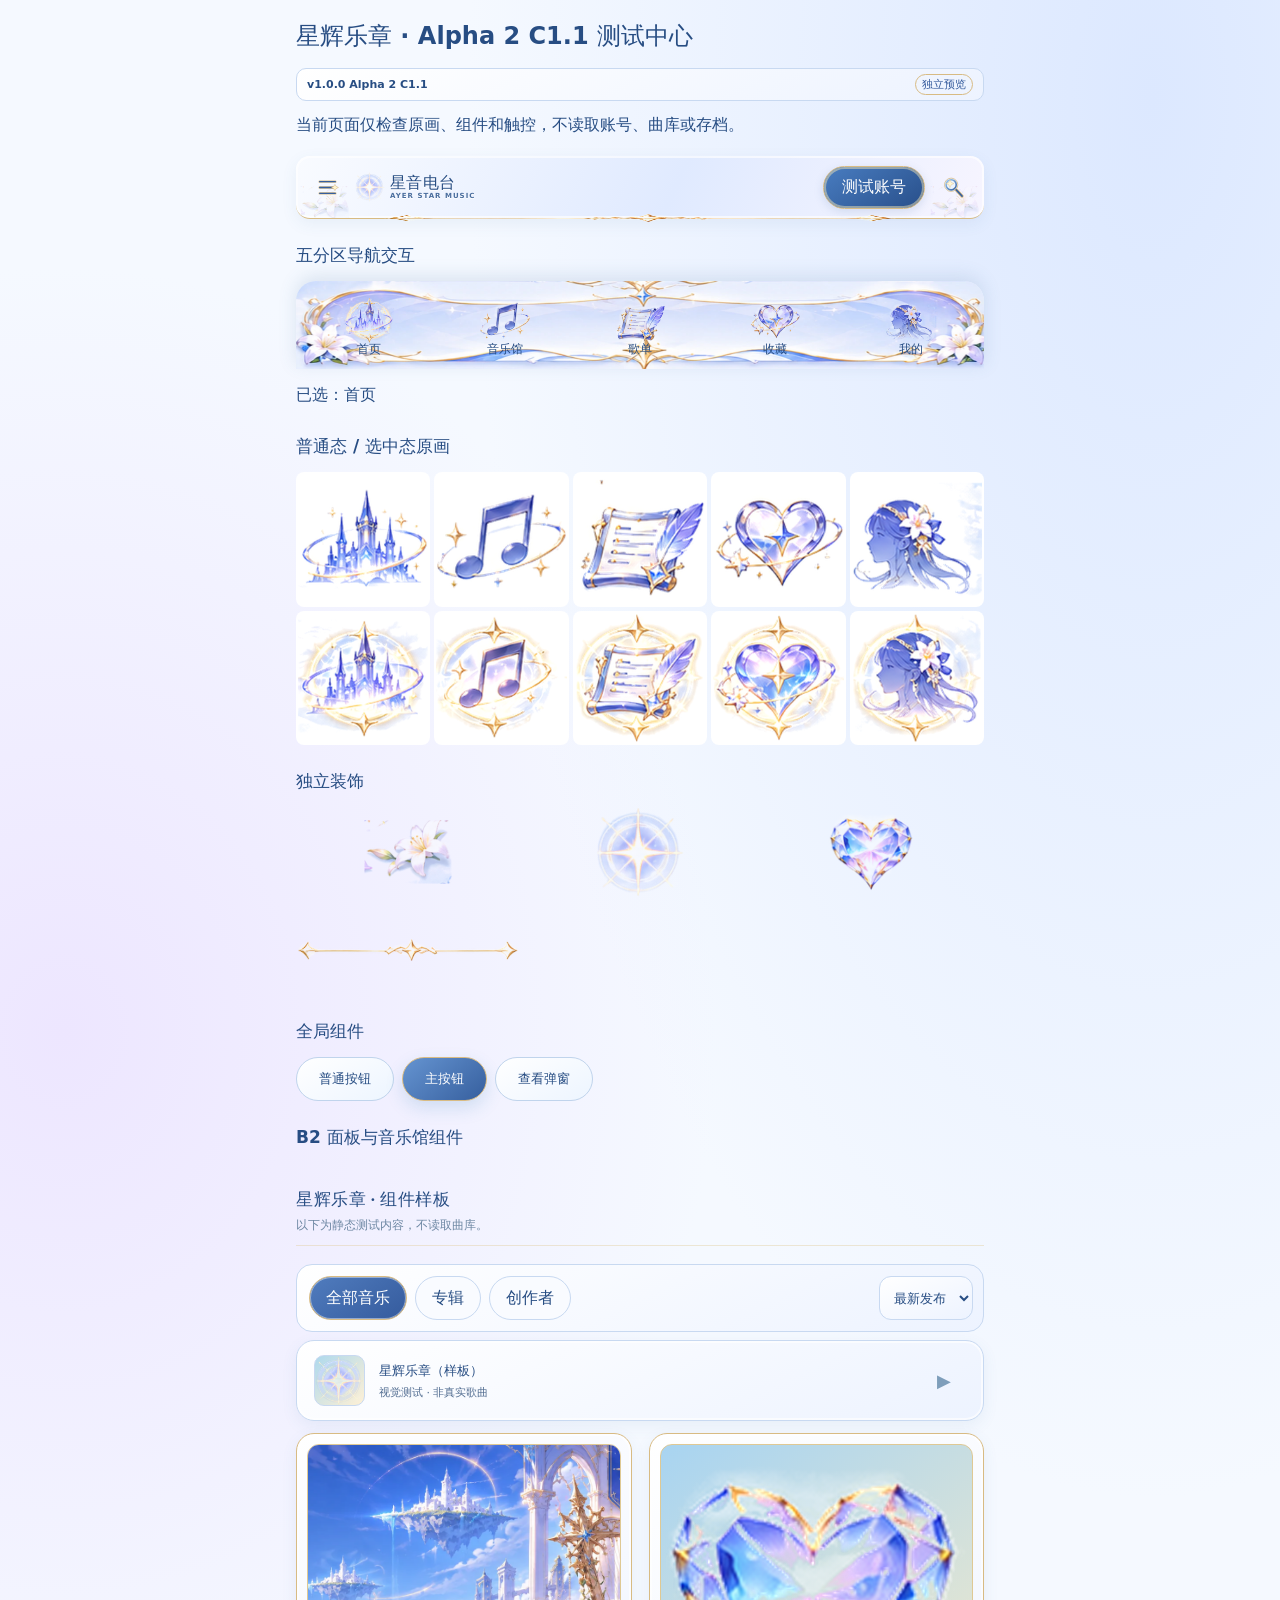
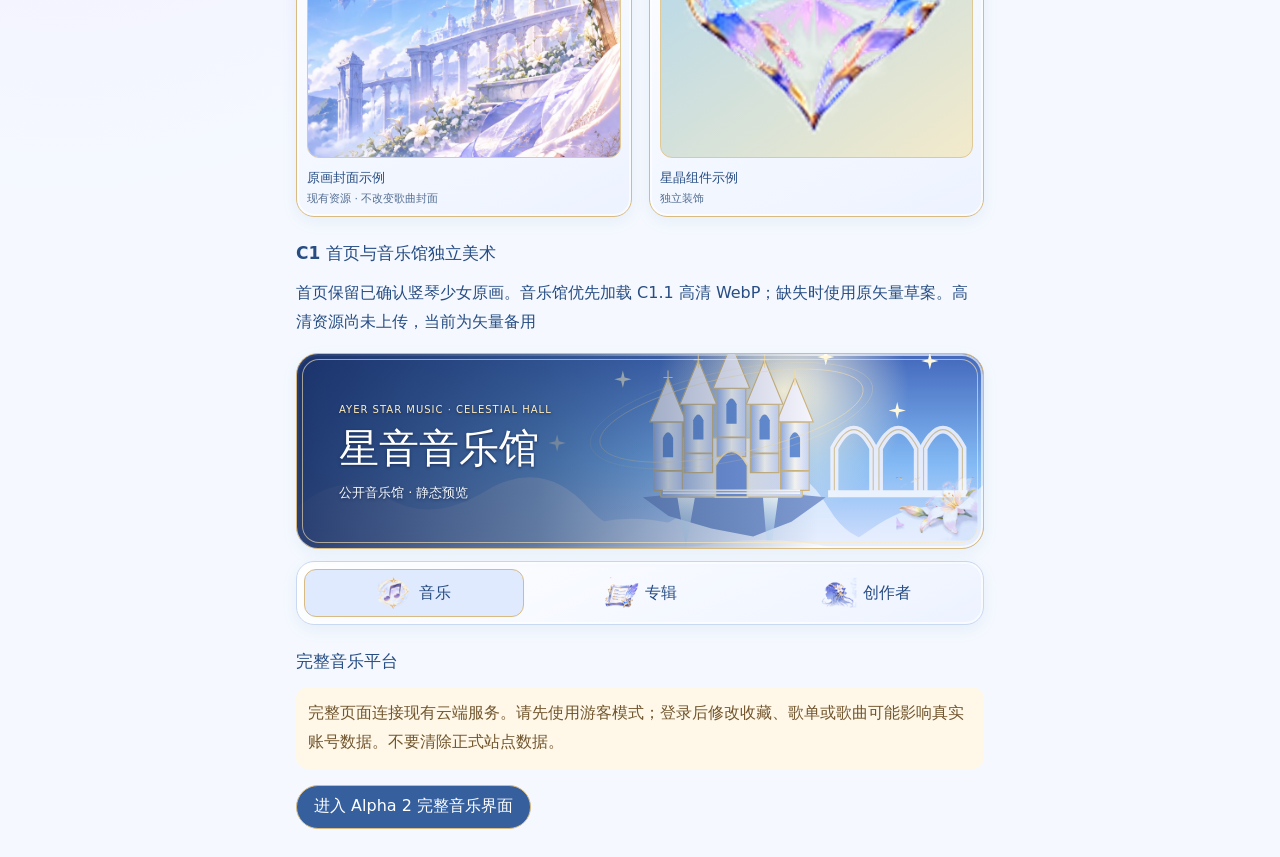
==== commit 3517b867: "Alpha 2 C1.1: visible build identity, cache busting and optional HD palace art" ====
--- a/alpha2-preview.html
+++ b/alpha2-preview.html
@@ -1,6 +1,6 @@
 <!doctype html>
-<html lang="zh-CN"><head><meta charset="utf-8"><meta name="viewport" content="width=device-width,initial-scale=1,viewport-fit=cover"><title>星辉乐章 Alpha 2 测试中心</title><link rel="stylesheet" href="./music.css?v=100a2"><link rel="stylesheet" href="./ui/tokens.css?v=100a2"><link rel="stylesheet" href="./ui/layout.css?v=100a2"><link rel="stylesheet" href="./ui/components.css?v=100a2"><link rel="stylesheet" href="./ui/navigation.css?v=100a2"><style>
+<html lang="zh-CN"><head><meta charset="utf-8"><meta name="viewport" content="width=device-width,initial-scale=1,viewport-fit=cover"><title>星辉乐章 Alpha 2 测试中心</title><link rel="stylesheet" href="./music.css?v=100a2c11"><link rel="stylesheet" href="./ui/tokens.css?v=100a2c11"><link rel="stylesheet" href="./ui/layout.css?v=100a2c11"><link rel="stylesheet" href="./ui/components.css?v=100a2c11"><link rel="stylesheet" href="./ui/navigation.css?v=100a2c11"><style>
 .preview{max-width:720px;margin:auto;padding:20px 16px 28px}.preview h1{font-size:24px}.preview h2{font-size:17px;margin-top:25px}.preview p{line-height:1.8}.preview .sample-nav.mobile-nav.ayer-celestial-nav{position:relative!important;inset:auto!important;display:grid!important;height:88px!important;min-height:88px;margin:12px 0;padding:6px!important;overflow:hidden;border-radius:20px 20px 0 0}.preview .sample-nav button{position:relative;z-index:1}.preview .specimen{display:grid;grid-template-columns:repeat(5,minmax(0,1fr));gap:4px}.preview .specimen img{width:100%;aspect-ratio:1;object-fit:contain;background:#fff;border-radius:8px}.preview .ornaments{display:grid;grid-template-columns:repeat(3,minmax(0,1fr));gap:8px}.preview .ornaments img{width:100%;height:90px;object-fit:contain}.preview .launch{display:inline-flex;align-items:center;justify-content:center;min-height:44px;padding:10px 17px;color:white;background:#365f9e;border:1px solid #d8bb83;border-radius:999px}.preview .warning{background:#fff8e8;padding:12px;border-radius:12px;color:#71552d}.preview .topbar{position:relative;display:flex!important;padding:9px;gap:6px;border-radius:14px}.preview .topbar .mobile-brand{display:inline-flex!important;flex:1;align-items:center;min-width:0}.preview .topbar .icon-btn{display:inline-flex!important}.preview .topbar .pill{max-width:35%;overflow:hidden;text-overflow:ellipsis}.preview .component-actions{display:flex;gap:8px;flex-wrap:wrap}.preview .component-actions button{min-height:44px}@media(prefers-reduced-motion:reduce){.preview .sample-nav button:active .ayer-nav-art{transform:none}}
-</style></head><body class="ayer-alpha2"><main class="preview"><h1>星辉乐章 · Alpha 2 测试中心</h1><p>当前页面仅检查原画、组件和触控，不读取账号、曲库或存档。</p><header class="topbar"><button type="button" class="icon-btn" data-demo="菜单" aria-label="菜单示例"><img src="./assets/navigation/menu.svg" alt=""></button><span class="mobile-brand"><img src="./assets/ornaments/star.png" alt="" width="30" height="30"><span class="a2-brand-copy">星音电台<small>AYER STAR MUSIC</small></span></span><button class="pill accent" type="button" data-demo="账号">测试账号</button><button type="button" class="icon-btn" data-demo="搜索" aria-label="搜索示例"><img src="./assets/navigation/search.svg" alt=""></button></header><h2>五分区导航交互</h2><nav class="mobile-nav ayer-celestial-nav sample-nav" aria-label="测试导航"><button type="button" data-tab="home" class="active" aria-label="首页" aria-current="page"><span class="ayer-nav-art" aria-hidden="true"><img class="nav-normal" src="./assets/navigation/home.png" alt=""><img class="nav-active" src="./assets/navigation/home-active.png" alt=""></span><span class="ayer-nav-label">首页</span></button><button type="button" data-tab="discover" class="" aria-label="音乐馆" ><span class="ayer-nav-art" aria-hidden="true"><img class="nav-normal" src="./assets/navigation/discover.png" alt=""><img class="nav-active" src="./assets/navigation/discover-active.png" alt=""></span><span class="ayer-nav-label">音乐馆</span></button><button type="button" data-tab="playlists" class="" aria-label="歌单" ><span class="ayer-nav-art" aria-hidden="true"><img class="nav-normal" src="./assets/navigation/playlists.png" alt=""><img class="nav-active" src="./assets/navigation/playlists-active.png" alt=""></span><span class="ayer-nav-label">歌单</span></button><button type="button" data-tab="favorites" class="" aria-label="收藏" ><span class="ayer-nav-art" aria-hidden="true"><img class="nav-normal" src="./assets/navigation/favorites.png" alt=""><img class="nav-active" src="./assets/navigation/favorites-active.png" alt=""></span><span class="ayer-nav-label">收藏</span></button><button type="button" data-tab="profile" class="" aria-label="我的" ><span class="ayer-nav-art" aria-hidden="true"><img class="nav-normal" src="./assets/navigation/profile.png" alt=""><img class="nav-active" src="./assets/navigation/profile-active.png" alt=""></span><span class="ayer-nav-label">我的</span></button></nav><p id="previewStatus" role="status" aria-live="polite">已选：首页</p><h2>普通态 / 选中态原画</h2><div class="specimen"><img src="./assets/navigation/home.png" alt="首页普通态"><img src="./assets/navigation/discover.png" alt="音乐馆普通态"><img src="./assets/navigation/playlists.png" alt="歌单普通态"><img src="./assets/navigation/favorites.png" alt="收藏普通态"><img src="./assets/navigation/profile.png" alt="我的普通态"><img src="./assets/navigation/home-active.png" alt="首页选中态"><img src="./assets/navigation/discover-active.png" alt="音乐馆选中态"><img src="./assets/navigation/playlists-active.png" alt="歌单选中态"><img src="./assets/navigation/favorites-active.png" alt="收藏选中态"><img src="./assets/navigation/profile-active.png" alt="我的选中态"></div><h2>独立装饰</h2><div class="ornaments"><img src="./assets/ornaments/lily.png" alt="lily"><img src="./assets/ornaments/star.png" alt="star"><img src="./assets/ornaments/crystal-heart.png" alt="crystal-heart"><img src="./assets/ornaments/gold-divider.png" alt="gold-divider"></div><h2>全局组件</h2><div class="component-actions"><button class="soft-btn" type="button" data-demo="普通按钮">普通按钮</button><button class="soft-btn accent" type="button" data-demo="主按钮">主按钮</button><button class="soft-btn" type="button" id="demoOpen">查看弹窗</button></div><dialog class="simple-dialog" id="demoDialog"><h2>星音电台 · 组件测试</h2><label for="demoInput">测试输入框</label><input id="demoInput" placeholder="仅用于测试"><button type="button" class="accent full" id="demoClose">关闭</button></dialog><h2>B2 面板与音乐馆组件</h2><div class="section-heading"><div><h2>星辉乐章 · 组件样板</h2><p>以下为静态测试内容，不读取曲库。</p></div></div><div class="music-filter-tools"><div class="music-filter-tabs"><button type="button" class="active" aria-pressed="true" data-b2-filter>全部音乐</button><button type="button" aria-pressed="false" data-b2-filter>专辑</button><button type="button" aria-pressed="false" data-b2-filter>创作者</button></div><select class="music-sort" aria-label="测试排序"><option>最新发布</option><option>歌曲名称</option></select></div><div class="list"><div class="track-row"><div class="track-cover"><img src="./assets/ornaments/star.png" alt=""></div><div class="track-desc"><strong>星辉乐章（样板）</strong><small>视觉测试 · 非真实歌曲</small></div><div class="track-actions"><button class="mini-action" type="button" data-demo="播放样板" aria-label="测试播放反馈">▶</button></div></div></div><div class="tiles" style="margin-top:12px;grid-template-columns:repeat(2,minmax(0,1fr))"><div class="music-tile"><div class="tile-cover"><img src="./assets/ayer_home_harpist.webp" alt="首页现有原画"></div><div class="tile-title">原画封面示例</div><div class="tile-sub">现有资源 · 不改变歌曲封面</div></div><div class="music-tile"><div class="tile-cover"><img src="./assets/ornaments/crystal-heart.png" alt="星晶装饰"></div><div class="tile-title">星晶组件示例</div><div class="tile-sub">独立装饰</div></div></div><script>document.querySelectorAll('[data-b2-filter]').forEach(b=>b.onclick=()=>{document.querySelectorAll('[data-b2-filter]').forEach(t=>{t.classList.toggle('active',t===b);t.setAttribute('aria-pressed',String(t===b))})});</script><h2>C1 首页与音乐馆独立美术</h2><p>首页保留已确认竖琴少女原画；音乐馆星宫为独立矢量美术草案。</p><section class="a2-library-hero"><div class="a2-library-copy"><small>AYER STAR MUSIC · CELESTIAL HALL</small><h1>星音音乐馆</h1><p>公开音乐馆 · 静态预览</p></div></section><nav class="a2-library-shortcuts" aria-label="音乐馆分类样板"><button type="button" class="a2-library-shortcut active" data-demo="音乐"><img src="./assets/navigation/discover-active.png" alt=""><span>音乐</span></button><button type="button" class="a2-library-shortcut" data-demo="专辑"><img src="./assets/navigation/playlists.png" alt=""><span>专辑</span></button><button type="button" class="a2-library-shortcut" data-demo="创作者"><img src="./assets/navigation/profile.png" alt=""><span>创作者</span></button></nav><h2>完整音乐平台</h2><p class="warning">完整页面连接现有云端服务。请先使用游客模式；登录后修改收藏、歌单或歌曲可能影响真实账号数据。不要清除正式站点数据。</p><a class="launch" href="./music.html?v=100a2">进入 Alpha 2 完整音乐界面</a></main><script>
+</style></head><body class="ayer-alpha2"><main class="preview"><h1>星辉乐章 · Alpha 2 C1.1 测试中心</h1><p class="a2-build-label">v1.0.0 Alpha 2 C1.1 <span>独立预览</span></p><p>当前页面仅检查原画、组件和触控，不读取账号、曲库或存档。</p><header class="topbar"><button type="button" class="icon-btn" data-demo="菜单" aria-label="菜单示例"><img src="./assets/navigation/menu.svg" alt=""></button><span class="mobile-brand"><img src="./assets/ornaments/star.png" alt="" width="30" height="30"><span class="a2-brand-copy">星音电台<small>AYER STAR MUSIC</small></span></span><button class="pill accent" type="button" data-demo="账号">测试账号</button><button type="button" class="icon-btn" data-demo="搜索" aria-label="搜索示例"><img src="./assets/navigation/search.svg" alt=""></button></header><h2>五分区导航交互</h2><nav class="mobile-nav ayer-celestial-nav sample-nav" aria-label="测试导航"><button type="button" data-tab="home" class="active" aria-label="首页" aria-current="page"><span class="ayer-nav-art" aria-hidden="true"><img class="nav-normal" src="./assets/navigation/home.png" alt=""><img class="nav-active" src="./assets/navigation/home-active.png" alt=""></span><span class="ayer-nav-label">首页</span></button><button type="button" data-tab="discover" class="" aria-label="音乐馆" ><span class="ayer-nav-art" aria-hidden="true"><img class="nav-normal" src="./assets/navigation/discover.png" alt=""><img class="nav-active" src="./assets/navigation/discover-active.png" alt=""></span><span class="ayer-nav-label">音乐馆</span></button><button type="button" data-tab="playlists" class="" aria-label="歌单" ><span class="ayer-nav-art" aria-hidden="true"><img class="nav-normal" src="./assets/navigation/playlists.png" alt=""><img class="nav-active" src="./assets/navigation/playlists-active.png" alt=""></span><span class="ayer-nav-label">歌单</span></button><button type="button" data-tab="favorites" class="" aria-label="收藏" ><span class="ayer-nav-art" aria-hidden="true"><img class="nav-normal" src="./assets/navigation/favorites.png" alt=""><img class="nav-active" src="./assets/navigation/favorites-active.png" alt=""></span><span class="ayer-nav-label">收藏</span></button><button type="button" data-tab="profile" class="" aria-label="我的" ><span class="ayer-nav-art" aria-hidden="true"><img class="nav-normal" src="./assets/navigation/profile.png" alt=""><img class="nav-active" src="./assets/navigation/profile-active.png" alt=""></span><span class="ayer-nav-label">我的</span></button></nav><p id="previewStatus" role="status" aria-live="polite">已选：首页</p><h2>普通态 / 选中态原画</h2><div class="specimen"><img src="./assets/navigation/home.png" alt="首页普通态"><img src="./assets/navigation/discover.png" alt="音乐馆普通态"><img src="./assets/navigation/playlists.png" alt="歌单普通态"><img src="./assets/navigation/favorites.png" alt="收藏普通态"><img src="./assets/navigation/profile.png" alt="我的普通态"><img src="./assets/navigation/home-active.png" alt="首页选中态"><img src="./assets/navigation/discover-active.png" alt="音乐馆选中态"><img src="./assets/navigation/playlists-active.png" alt="歌单选中态"><img src="./assets/navigation/favorites-active.png" alt="收藏选中态"><img src="./assets/navigation/profile-active.png" alt="我的选中态"></div><h2>独立装饰</h2><div class="ornaments"><img src="./assets/ornaments/lily.png" alt="lily"><img src="./assets/ornaments/star.png" alt="star"><img src="./assets/ornaments/crystal-heart.png" alt="crystal-heart"><img src="./assets/ornaments/gold-divider.png" alt="gold-divider"></div><h2>全局组件</h2><div class="component-actions"><button class="soft-btn" type="button" data-demo="普通按钮">普通按钮</button><button class="soft-btn accent" type="button" data-demo="主按钮">主按钮</button><button class="soft-btn" type="button" id="demoOpen">查看弹窗</button></div><dialog class="simple-dialog" id="demoDialog"><h2>星音电台 · 组件测试</h2><label for="demoInput">测试输入框</label><input id="demoInput" placeholder="仅用于测试"><button type="button" class="accent full" id="demoClose">关闭</button></dialog><h2>B2 面板与音乐馆组件</h2><div class="section-heading"><div><h2>星辉乐章 · 组件样板</h2><p>以下为静态测试内容，不读取曲库。</p></div></div><div class="music-filter-tools"><div class="music-filter-tabs"><button type="button" class="active" aria-pressed="true" data-b2-filter>全部音乐</button><button type="button" aria-pressed="false" data-b2-filter>专辑</button><button type="button" aria-pressed="false" data-b2-filter>创作者</button></div><select class="music-sort" aria-label="测试排序"><option>最新发布</option><option>歌曲名称</option></select></div><div class="list"><div class="track-row"><div class="track-cover"><img src="./assets/ornaments/star.png" alt=""></div><div class="track-desc"><strong>星辉乐章（样板）</strong><small>视觉测试 · 非真实歌曲</small></div><div class="track-actions"><button class="mini-action" type="button" data-demo="播放样板" aria-label="测试播放反馈">▶</button></div></div></div><div class="tiles" style="margin-top:12px;grid-template-columns:repeat(2,minmax(0,1fr))"><div class="music-tile"><div class="tile-cover"><img src="./assets/ayer_home_harpist.webp" alt="首页现有原画"></div><div class="tile-title">原画封面示例</div><div class="tile-sub">现有资源 · 不改变歌曲封面</div></div><div class="music-tile"><div class="tile-cover"><img src="./assets/ornaments/crystal-heart.png" alt="星晶装饰"></div><div class="tile-title">星晶组件示例</div><div class="tile-sub">独立装饰</div></div></div><script>document.querySelectorAll('[data-b2-filter]').forEach(b=>b.onclick=()=>{document.querySelectorAll('[data-b2-filter]').forEach(t=>{t.classList.toggle('active',t===b);t.setAttribute('aria-pressed',String(t===b))})});</script><h2>C1 首页与音乐馆独立美术</h2><p>首页保留已确认竖琴少女原画。音乐馆优先加载 C1.1 高清 WebP；缺失时使用原矢量草案。<span id="c11-art-status">正在检查资源…</span><script>const c11Art=new Image();c11Art.onload=()=>document.getElementById('c11-art-status').textContent='高清资源加载成功';c11Art.onerror=()=>document.getElementById('c11-art-status').textContent='高清资源尚未上传，当前为矢量备用';c11Art.src='./assets/ayer_library_palace.webp?v=100a2c11';</script></p><section class="a2-library-hero"><div class="a2-library-copy"><small>AYER STAR MUSIC · CELESTIAL HALL</small><h1>星音音乐馆</h1><p>公开音乐馆 · 静态预览</p></div></section><nav class="a2-library-shortcuts" aria-label="音乐馆分类样板"><button type="button" class="a2-library-shortcut active" data-demo="音乐"><img src="./assets/navigation/discover-active.png" alt=""><span>音乐</span></button><button type="button" class="a2-library-shortcut" data-demo="专辑"><img src="./assets/navigation/playlists.png" alt=""><span>专辑</span></button><button type="button" class="a2-library-shortcut" data-demo="创作者"><img src="./assets/navigation/profile.png" alt=""><span>创作者</span></button></nav><h2>完整音乐平台</h2><p class="warning">完整页面连接现有云端服务。请先使用游客模式；登录后修改收藏、歌单或歌曲可能影响真实账号数据。不要清除正式站点数据。</p><a class="launch" href="./music.html?v=100a2c11">进入 Alpha 2 完整音乐界面</a></main><script>
 const status=document.getElementById('previewStatus');const tabs=[...document.querySelectorAll('[data-tab]')];for(const button of tabs)button.addEventListener('click',()=>{for(const item of tabs){const active=item===button;item.classList.toggle('active',active);if(active)item.setAttribute('aria-current','page');else item.removeAttribute('aria-current')}status.textContent='已选：'+button.getAttribute('aria-label')});for(const button of document.querySelectorAll('[data-demo]'))button.addEventListener('click',()=>status.textContent='已触发：'+button.dataset.demo+'（仅预览）');document.getElementById('demoOpen').onclick=()=>document.getElementById('demoDialog').showModal();document.getElementById('demoClose').onclick=()=>document.getElementById('demoDialog').close();
 </script></body></html>
--- a/ui/components.css
+++ b/ui/components.css
@@ -84,3 +84,8 @@
  .ayer-alpha2 .ayer-home .ayer-feature-card{flex:0 0 calc((100% - 12px)/2);min-width:0;aspect-ratio:1.15/1}
 }
 @media(max-width:360px){.ayer-alpha2 .a2-library-shortcut{font-size:12px;gap:2px}.ayer-alpha2 .a2-library-shortcut img{width:30px;height:30px}.ayer-alpha2 .ayer-home .ayer-home-tabs button{font-size:11px}}
+
+/* C1.1 build identity and optional independent raster art. Keep vector until the approved file is present. */
+.ayer-alpha2 .a2-build-label{display:flex;align-items:center;justify-content:space-between;gap:8px;margin:6px 0 10px;padding:5px 10px;color:var(--a2-ink);background:var(--a2-panel);border:1px solid var(--a2-line);border-radius:10px;font:650 11px/1.4 var(--a2-body-font)}
+.ayer-alpha2 .a2-build-label span{color:#355b9d;border:1px solid var(--a2-gold-line);border-radius:999px;padding:2px 6px;white-space:nowrap}
+.ayer-alpha2 .a2-library-hero{background-image:url('../assets/ayer_library_palace.webp?v=100a2c11'),url('../assets/ayer_library_palace.svg');background-position:center,center;background-size:cover,cover;background-repeat:no-repeat,no-repeat}
